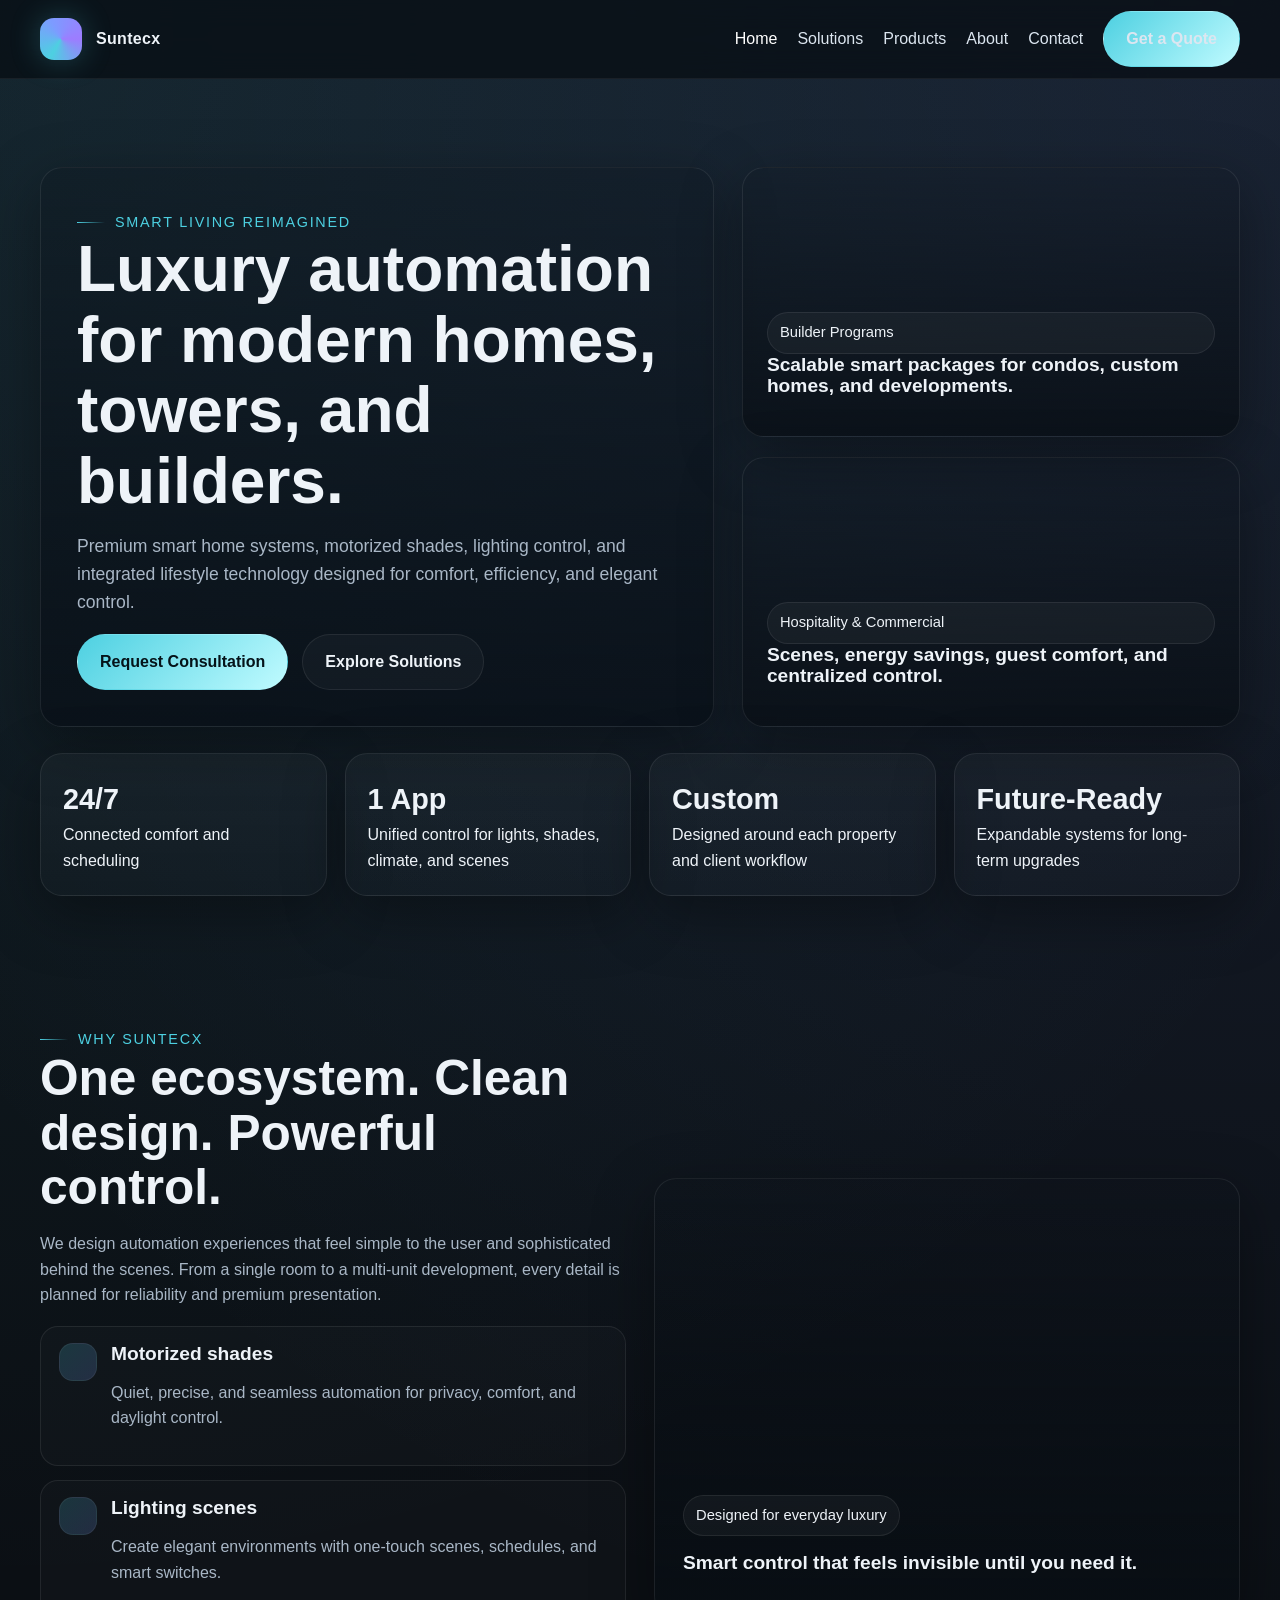
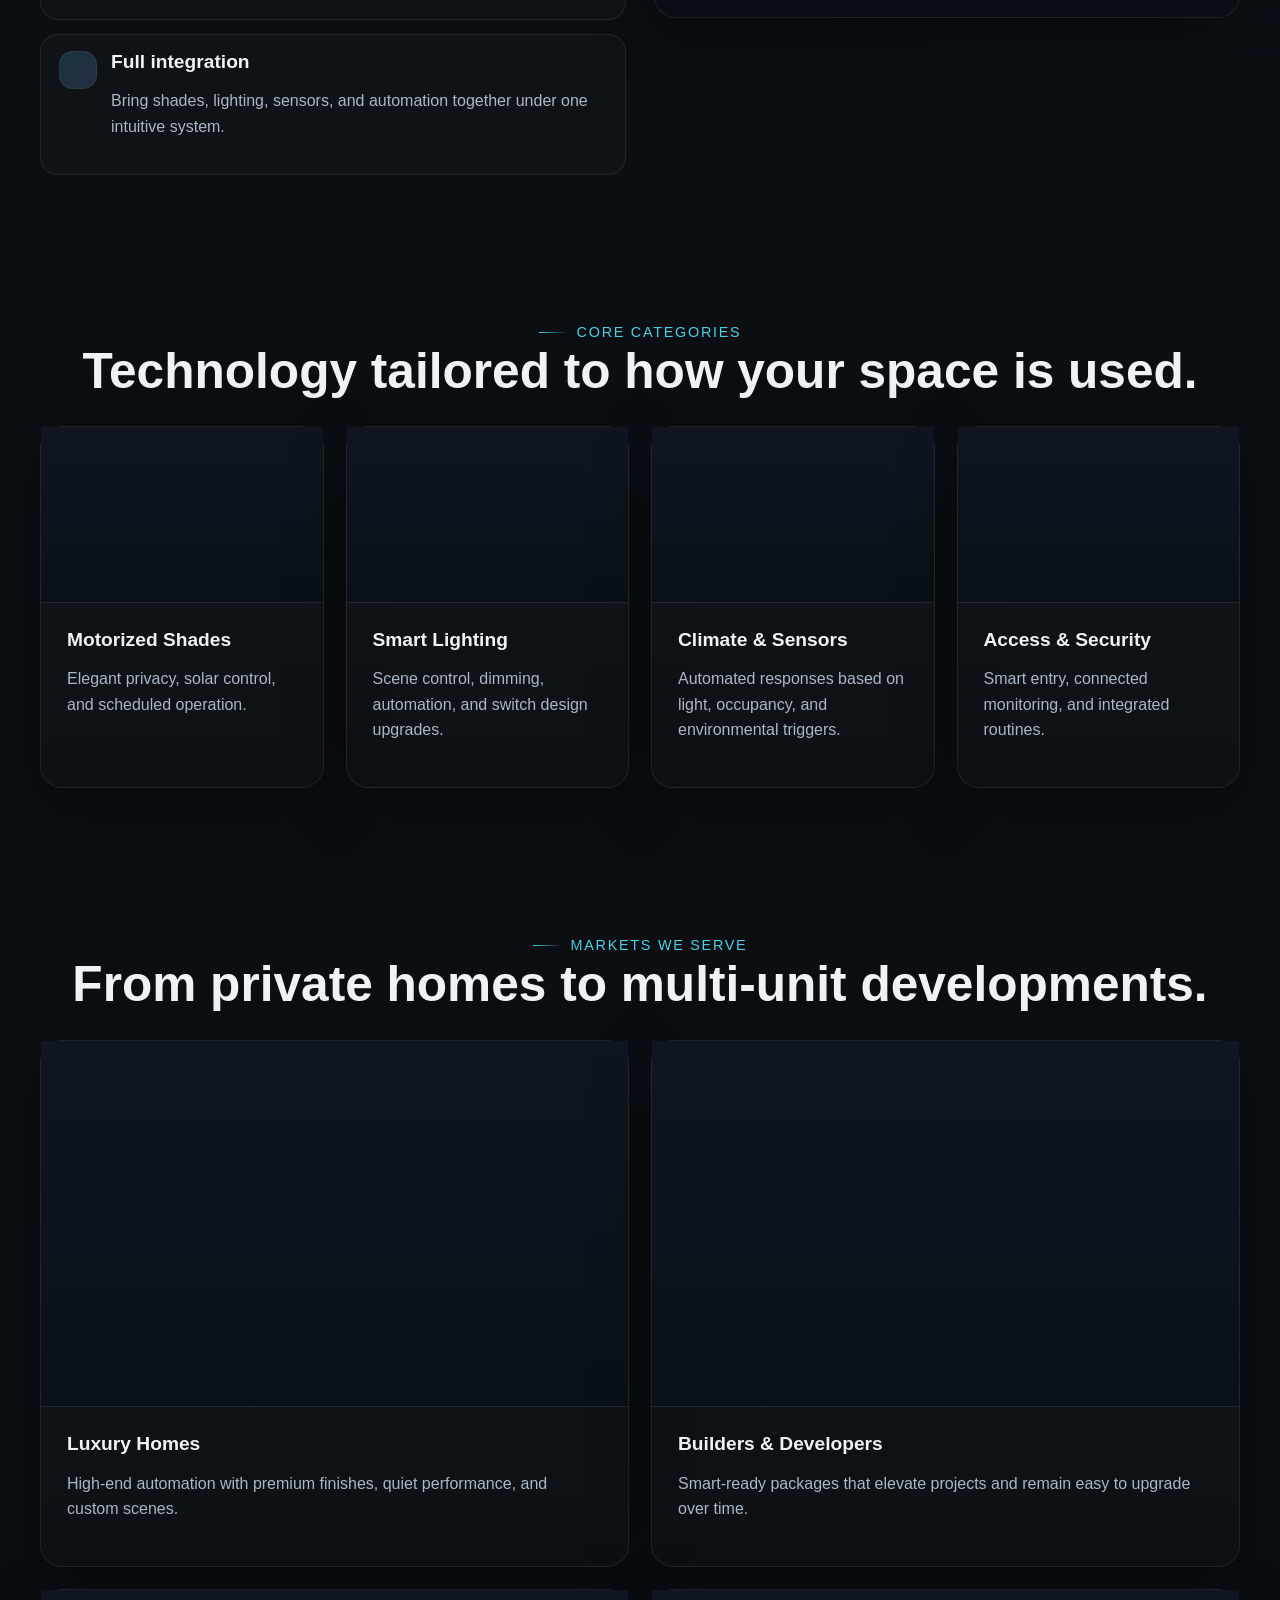
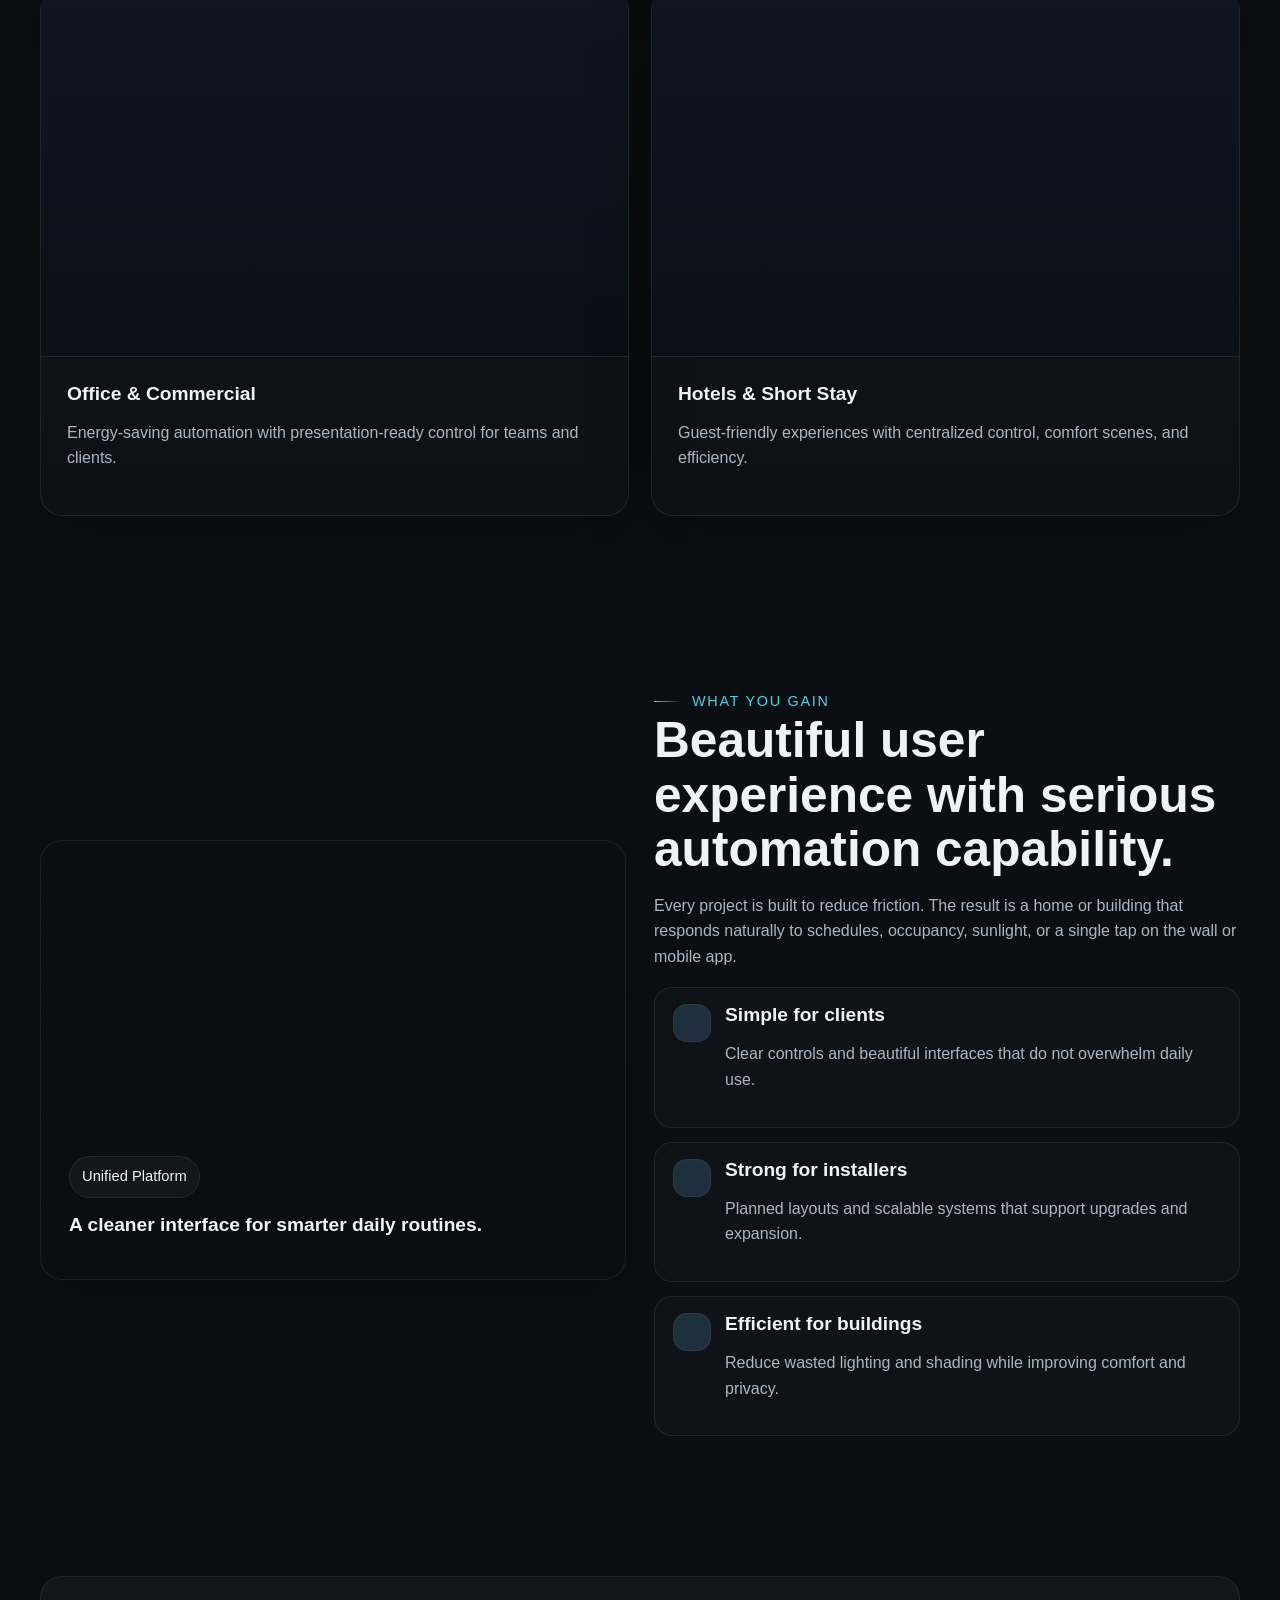
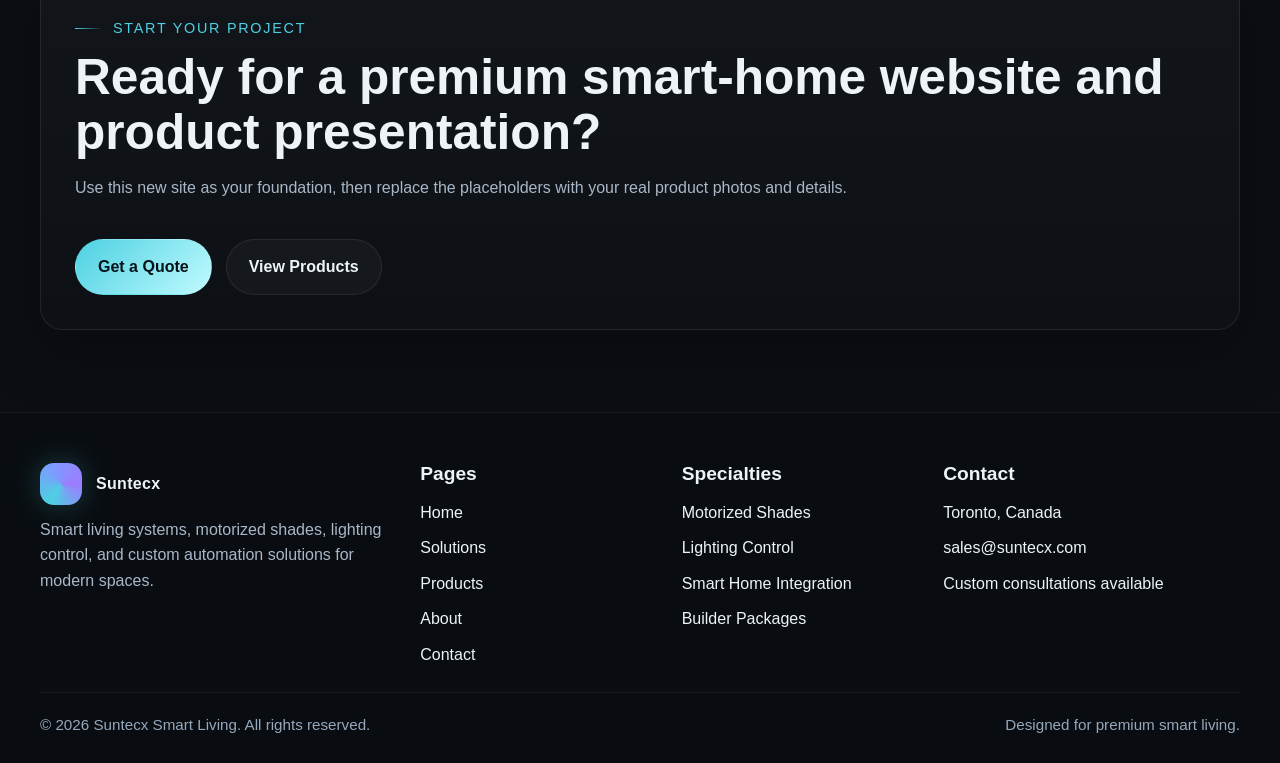
==== index.html @ 639ef95f "Add files via upload" ====
<!DOCTYPE html>
<html lang="en">
<head>
  <meta charset="utf-8">
  <meta name="viewport" content="width=device-width, initial-scale=1">
  <title>Suntecx | Smart Living</title>
  <meta name="description" content="Premium smart-home and automation solutions.">
  <link rel="stylesheet" href="styles.css">
</head>
<body>
<header class="site-header">
  <div class="container nav-wrap">
    <a class="brand" href="index.html"><span class="brand-mark"></span><span>Suntecx</span></a>
    <button class="nav-toggle" aria-label="Open menu">☰</button>
    <nav class="nav">
      <a href="index.html" style="color:#fff">Home</a><a href="solutions.html">Solutions</a><a href="products.html">Products</a><a href="about.html">About</a><a href="contact.html">Contact</a>
      <a class="btn btn-primary" href="contact.html">Get a Quote</a>
    </nav>
  </div>
</header>

<main>
<section class="hero">
  <div class="container hero-grid">
    <div class="card hero-panel reveal">
      <span class="eyebrow">Smart Living Reimagined</span>
      <h1>Luxury automation for modern homes, towers, and builders.</h1>
      <p class="lead">Premium smart home systems, motorized shades, lighting control, and integrated lifestyle technology designed for comfort, efficiency, and elegant control.</p>
      <div class="btns">
        <a class="btn btn-primary" href="contact.html">Request Consultation</a>
        <a class="btn btn-secondary" href="solutions.html">Explore Solutions</a>
      </div>
    </div>
    <div class="hero-side">
      <div class="card mini-visual visual-1 reveal">
        <span class="tag">Builder Programs</span>
        <h3>Scalable smart packages for condos, custom homes, and developments.</h3>
      </div>
      <div class="card mini-visual visual-2 reveal">
        <span class="tag">Hospitality & Commercial</span>
        <h3>Scenes, energy savings, guest comfort, and centralized control.</h3>
      </div>
    </div>
  </div>
  <div class="container stats">
    <div class="card stat reveal"><strong>24/7</strong><span>Connected comfort and scheduling</span></div>
    <div class="card stat reveal"><strong>1 App</strong><span>Unified control for lights, shades, climate, and scenes</span></div>
    <div class="card stat reveal"><strong>Custom</strong><span>Designed around each property and client workflow</span></div>
    <div class="card stat reveal"><strong>Future-Ready</strong><span>Expandable systems for long-term upgrades</span></div>
  </div>
</section>

<section class="section">
  <div class="container split">
    <div class="reveal">
      <span class="eyebrow">Why Suntecx</span>
      <h2>One ecosystem. Clean design. Powerful control.</h2>
      <p>We design automation experiences that feel simple to the user and sophisticated behind the scenes. From a single room to a multi-unit development, every detail is planned for reliability and premium presentation.</p>
      <div class="feature-list">
        <div class="feature"><div class="feature-icon"></div><div><h3>Motorized shades</h3><p>Quiet, precise, and seamless automation for privacy, comfort, and daylight control.</p></div></div>
        <div class="feature"><div class="feature-icon"></div><div><h3>Lighting scenes</h3><p>Create elegant environments with one-touch scenes, schedules, and smart switches.</p></div></div>
        <div class="feature"><div class="feature-icon"></div><div><h3>Full integration</h3><p>Bring shades, lighting, sensors, and automation together under one intuitive system.</p></div></div>
      </div>
    </div>
    <div class="card media-card media-home reveal">
      <div>
        <span class="tag">Designed for everyday luxury</span>
        <h3 style="margin-top:16px">Smart control that feels invisible until you need it.</h3>
      </div>
    </div>
  </div>
</section>

<section class="section-tight">
  <div class="container center reveal">
    <span class="eyebrow">Core Categories</span>
    <h2>Technology tailored to how your space is used.</h2>
  </div>
  <div class="container grid grid-4" style="margin-top:28px">
    <article class="card reveal"><div class="thumb thumb-shades"></div><div class="card-pad"><h3>Motorized Shades</h3><p>Elegant privacy, solar control, and scheduled operation.</p></div></article>
    <article class="card reveal"><div class="thumb thumb-lighting"></div><div class="card-pad"><h3>Smart Lighting</h3><p>Scene control, dimming, automation, and switch design upgrades.</p></div></article>
    <article class="card reveal"><div class="thumb thumb-climate"></div><div class="card-pad"><h3>Climate & Sensors</h3><p>Automated responses based on light, occupancy, and environmental triggers.</p></div></article>
    <article class="card reveal"><div class="thumb thumb-security"></div><div class="card-pad"><h3>Access & Security</h3><p>Smart entry, connected monitoring, and integrated routines.</p></div></article>
  </div>
</section>

<section class="section">
  <div class="container center reveal">
    <span class="eyebrow">Markets We Serve</span>
    <h2>From private homes to multi-unit developments.</h2>
  </div>
  <div class="container grid grid-2" style="margin-top:28px">
    <article class="card reveal"><div class="thumb thumb-villa"></div><div class="card-pad"><h3>Luxury Homes</h3><p>High-end automation with premium finishes, quiet performance, and custom scenes.</p></div></article>
    <article class="card reveal"><div class="thumb thumb-builder"></div><div class="card-pad"><h3>Builders & Developers</h3><p>Smart-ready packages that elevate projects and remain easy to upgrade over time.</p></div></article>
    <article class="card reveal"><div class="thumb thumb-office"></div><div class="card-pad"><h3>Office & Commercial</h3><p>Energy-saving automation with presentation-ready control for teams and clients.</p></div></article>
    <article class="card reveal"><div class="thumb thumb-hospitality"></div><div class="card-pad"><h3>Hotels & Short Stay</h3><p>Guest-friendly experiences with centralized control, comfort scenes, and efficiency.</p></div></article>
  </div>
</section>

<section class="section">
  <div class="container split">
    <div class="card media-card media-platform reveal">
      <div>
        <span class="tag">Unified Platform</span>
        <h3 style="margin-top:16px">A cleaner interface for smarter daily routines.</h3>
      </div>
    </div>
    <div class="reveal">
      <span class="eyebrow">What You Gain</span>
      <h2>Beautiful user experience with serious automation capability.</h2>
      <p>Every project is built to reduce friction. The result is a home or building that responds naturally to schedules, occupancy, sunlight, or a single tap on the wall or mobile app.</p>
      <div class="feature-list">
        <div class="feature"><div class="feature-icon"></div><div><h3>Simple for clients</h3><p>Clear controls and beautiful interfaces that do not overwhelm daily use.</p></div></div>
        <div class="feature"><div class="feature-icon"></div><div><h3>Strong for installers</h3><p>Planned layouts and scalable systems that support upgrades and expansion.</p></div></div>
        <div class="feature"><div class="feature-icon"></div><div><h3>Efficient for buildings</h3><p>Reduce wasted lighting and shading while improving comfort and privacy.</p></div></div>
      </div>
    </div>
  </div>
</section>

<section class="section-tight">
  <div class="container card cta-band reveal">
    <div>
      <span class="eyebrow">Start Your Project</span>
      <h2 style="margin-top:10px">Ready for a premium smart-home website and product presentation?</h2>
      <p>Use this new site as your foundation, then replace the placeholders with your real product photos and details.</p>
    </div>
    <div class="btns">
      <a class="btn btn-primary" href="contact.html">Get a Quote</a>
      <a class="btn btn-secondary" href="products.html">View Products</a>
    </div>
  </div>
</section>
</main>

<footer>
  <div class="container">
    <div class="footer-grid">
      <div>
        <div class="brand" style="margin-bottom:12px"><span class="brand-mark"></span><span>Suntecx</span></div>
        <p>Smart living systems, motorized shades, lighting control, and custom automation solutions for modern spaces.</p>
      </div>
      <div>
        <h3>Pages</h3>
        <div class="footer-links">
          <a href="index.html">Home</a>
          <a href="solutions.html">Solutions</a>
          <a href="products.html">Products</a>
          <a href="about.html">About</a>
          <a href="contact.html">Contact</a>
        </div>
      </div>
      <div>
        <h3>Specialties</h3>
        <div class="footer-links">
          <span>Motorized Shades</span>
          <span>Lighting Control</span>
          <span>Smart Home Integration</span>
          <span>Builder Packages</span>
        </div>
      </div>
      <div>
        <h3>Contact</h3>
        <div class="footer-links">
          <span>Toronto, Canada</span>
          <span>sales@suntecx.com</span>
          <span>Custom consultations available</span>
        </div>
      </div>
    </div>
    <div class="footer-note">
      <span>© <span data-year></span> Suntecx Smart Living. All rights reserved.</span>
      <span>Designed for premium smart living.</span>
    </div>
  </div>
</footer>
<script src="main.js"></script>
</body>
</html>
---- styles.css ----
:root{
  --bg:#0b0f14; --bg-soft:#111823; --panel:#121a25; --panel-2:#182231;
  --text:#eef3f8; --muted:#a9b7c6; --line:rgba(255,255,255,.08);
  --accent:#4dd0e1; --accent-2:#7c9cff; --shadow:0 18px 60px rgba(0,0,0,.35);
  --radius:22px; --max:1200px;
}
*{box-sizing:border-box} html{scroll-behavior:smooth}
body{
  margin:0; font-family:Inter,Arial,sans-serif; color:var(--text); line-height:1.6;
  background:
  radial-gradient(circle at top right, rgba(124,156,255,.12), transparent 30%),
  radial-gradient(circle at top left, rgba(77,208,225,.10), transparent 28%),
  var(--bg);
}
img{max-width:100%;display:block} a{text-decoration:none;color:inherit}
.container{width:min(calc(100% - 32px), var(--max));margin:auto}
.section{padding:84px 0}.section-tight{padding:56px 0}.center{text-align:center}
.eyebrow{display:inline-flex;align-items:center;gap:10px;color:var(--accent);font-size:.9rem;letter-spacing:.12em;text-transform:uppercase}
.eyebrow:before{content:"";width:28px;height:1px;background:linear-gradient(90deg,var(--accent),transparent)}
h1,h2,h3{line-height:1.1;margin:0 0 16px} h1{font-size:clamp(2.4rem,5vw,5rem)} h2{font-size:clamp(2rem,4vw,3.1rem)} h3{font-size:1.2rem}
p{margin:0 0 18px;color:var(--muted)} .lead{font-size:1.1rem;max-width:66ch}
.grid{display:grid;gap:22px}.grid-2{grid-template-columns:repeat(2,minmax(0,1fr))}.grid-3{grid-template-columns:repeat(3,minmax(0,1fr))}.grid-4{grid-template-columns:repeat(4,minmax(0,1fr))}
.card{background:linear-gradient(180deg, rgba(255,255,255,.03), rgba(255,255,255,.01));border:1px solid var(--line);border-radius:var(--radius);box-shadow:var(--shadow)}
.card-pad{padding:26px}
.btns{display:flex;gap:14px;flex-wrap:wrap}
.btn{display:inline-flex;align-items:center;justify-content:center;padding:14px 22px;border-radius:999px;border:1px solid var(--line);font-weight:700;transition:.25s transform,.25s background}
.btn:hover{transform:translateY(-2px)}
.btn-primary{color:#051319;background:linear-gradient(135deg,var(--accent),#c0fbff);border-color:transparent}
.btn-secondary{background:rgba(255,255,255,.03)}
.tag{display:inline-flex;padding:8px 12px;border-radius:999px;background:rgba(255,255,255,.04);border:1px solid var(--line);font-size:.92rem}
header.site-header{position:sticky;top:0;z-index:50;backdrop-filter:blur(14px);background:rgba(8,13,18,.72);border-bottom:1px solid rgba(255,255,255,.06)}
.nav-wrap{min-height:78px;display:flex;align-items:center;justify-content:space-between;gap:16px}
.brand{display:flex;align-items:center;gap:14px;font-weight:800;letter-spacing:.02em}
.brand-mark{width:42px;height:42px;border-radius:14px;background:conic-gradient(from 210deg, var(--accent), var(--accent-2), #9d7cff, var(--accent));box-shadow:0 0 30px rgba(77,208,225,.25)}
.nav{display:flex;gap:20px;align-items:center;flex-wrap:wrap}.nav a{color:#dce6f0}.nav a:hover{color:#fff}.nav-toggle{display:none}
.hero{padding:88px 0 42px}.hero-grid{display:grid;grid-template-columns:1.15fr .85fr;gap:28px;align-items:center}
.hero-panel{min-height:560px;padding:36px;display:flex;flex-direction:column;justify-content:flex-end;background:linear-gradient(180deg, rgba(9,16,24,.25), rgba(9,16,24,.78)), url('./assets/hero-home.svg') center/cover no-repeat}
.hero-side{display:grid;gap:20px}
.mini-visual{min-height:270px;padding:24px;display:flex;flex-direction:column;justify-content:flex-end;background-size:cover;background-position:center}
.visual-1{background-image:linear-gradient(180deg, rgba(10,16,23,.18), rgba(10,16,23,.85)), url('./assets/hero-builder.svg')}
.visual-2{background-image:linear-gradient(180deg, rgba(10,16,23,.18), rgba(10,16,23,.85)), url('./assets/hero-hotel.svg')}
.stats{display:grid;grid-template-columns:repeat(4,minmax(0,1fr));gap:18px;margin-top:26px}.stat{padding:22px}.stat strong{display:block;font-size:1.8rem}
.split{display:grid;grid-template-columns:1fr 1fr;gap:28px;align-items:center}
.feature-list{display:grid;gap:14px;margin-top:16px}
.feature{display:flex;gap:14px;align-items:flex-start;padding:16px 18px;border-radius:18px;border:1px solid var(--line);background:rgba(255,255,255,.02)}
.feature-icon{width:38px;height:38px;border-radius:14px;flex:0 0 38px;background:linear-gradient(135deg, rgba(77,208,225,.18), rgba(124,156,255,.18));border:1px solid rgba(255,255,255,.06)}
.media-card{min-height:440px;padding:28px;display:flex;align-items:flex-end;background-size:cover;background-position:center}
.media-home{background-image:linear-gradient(180deg, rgba(8,14,20,.10), rgba(8,14,20,.82)), url('./assets/section-home.svg')}
.media-platform{background-image:linear-gradient(180deg, rgba(8,14,20,.10), rgba(8,14,20,.82)), url('./assets/section-platform.svg')}
.media-about{background-image:linear-gradient(180deg, rgba(8,14,20,.10), rgba(8,14,20,.82)), url('./assets/section-about.svg')}
.thumb{aspect-ratio:16/10;background:#0f1621 center/cover no-repeat;border-bottom:1px solid var(--line)}
.thumb-lighting{background-image:linear-gradient(180deg, transparent, rgba(8,14,20,.8)), url('./assets/thumb-lighting.svg')}
.thumb-shades{background-image:linear-gradient(180deg, transparent, rgba(8,14,20,.8)), url('./assets/thumb-shades.svg')}
.thumb-security{background-image:linear-gradient(180deg, transparent, rgba(8,14,20,.8)), url('./assets/thumb-security.svg')}
.thumb-climate{background-image:linear-gradient(180deg, transparent, rgba(8,14,20,.8)), url('./assets/thumb-climate.svg')}
.thumb-builder{background-image:linear-gradient(180deg, transparent, rgba(8,14,20,.8)), url('./assets/thumb-builder.svg')}
.thumb-hospitality{background-image:linear-gradient(180deg, transparent, rgba(8,14,20,.8)), url('./assets/thumb-hospitality.svg')}
.thumb-office{background-image:linear-gradient(180deg, transparent, rgba(8,14,20,.8)), url('./assets/thumb-office.svg')}
.thumb-villa{background-image:linear-gradient(180deg, transparent, rgba(8,14,20,.8)), url('./assets/thumb-villa.svg')}
.page-hero{padding:72px 0 26px}
.page-hero-card{padding:44px;background:linear-gradient(180deg, rgba(10,16,24,.32), rgba(10,16,24,.82)), url('./assets/hero-generic.svg') center/cover no-repeat}
.breadcrumb{color:#b7c7d8;font-size:.95rem;margin-bottom:8px}
.badge-row{display:flex;gap:10px;flex-wrap:wrap;margin-top:16px}
.form-grid{display:grid;grid-template-columns:1fr 1fr;gap:16px}
label{display:block;font-weight:600;margin-bottom:8px}
input,textarea,select{width:100%;background:#0d1520;color:var(--text);border:1px solid var(--line);border-radius:16px;padding:14px 16px;font:inherit;outline:none}
textarea{min-height:140px;resize:vertical}
input:focus,textarea:focus,select:focus{border-color:rgba(77,208,225,.55)}
.cta-band{padding:34px;display:flex;align-items:center;justify-content:space-between;gap:20px;flex-wrap:wrap}
footer{margin-top:26px;padding:50px 0 26px;border-top:1px solid rgba(255,255,255,.06);background:rgba(0,0,0,.16)}
.footer-grid{display:grid;grid-template-columns:1.2fr .8fr .8fr 1fr;gap:24px}.footer-links{display:grid;gap:10px}
.footer-note{margin-top:24px;padding-top:20px;border-top:1px solid rgba(255,255,255,.06);color:#96a8bb;font-size:.95rem;display:flex;justify-content:space-between;gap:12px;flex-wrap:wrap}
.reveal{opacity:0;transform:translateY(20px);transition:opacity .7s ease, transform .7s ease}.reveal.visible{opacity:1;transform:none}
@media (max-width:980px){.hero-grid,.split,.footer-grid,.grid-4{grid-template-columns:1fr 1fr}.grid-3{grid-template-columns:1fr 1fr}.stats{grid-template-columns:1fr 1fr}}
@media (max-width:760px){
  .nav-toggle{display:inline-flex;align-items:center;justify-content:center;width:44px;height:44px;border-radius:14px;border:1px solid var(--line);background:rgba(255,255,255,.03);color:#fff}
  .nav{display:none;position:absolute;left:16px;right:16px;top:82px;padding:18px;background:#0b1119;border:1px solid var(--line);border-radius:20px;box-shadow:var(--shadow)}
  .nav.open{display:grid}
  .hero-grid,.split,.grid-2,.grid-3,.grid-4,.footer-grid,.form-grid{grid-template-columns:1fr}
  .hero-panel{min-height:460px}.stats{grid-template-columns:1fr 1fr}.page-hero-card,.hero-panel,.cta-band{padding:28px}
}
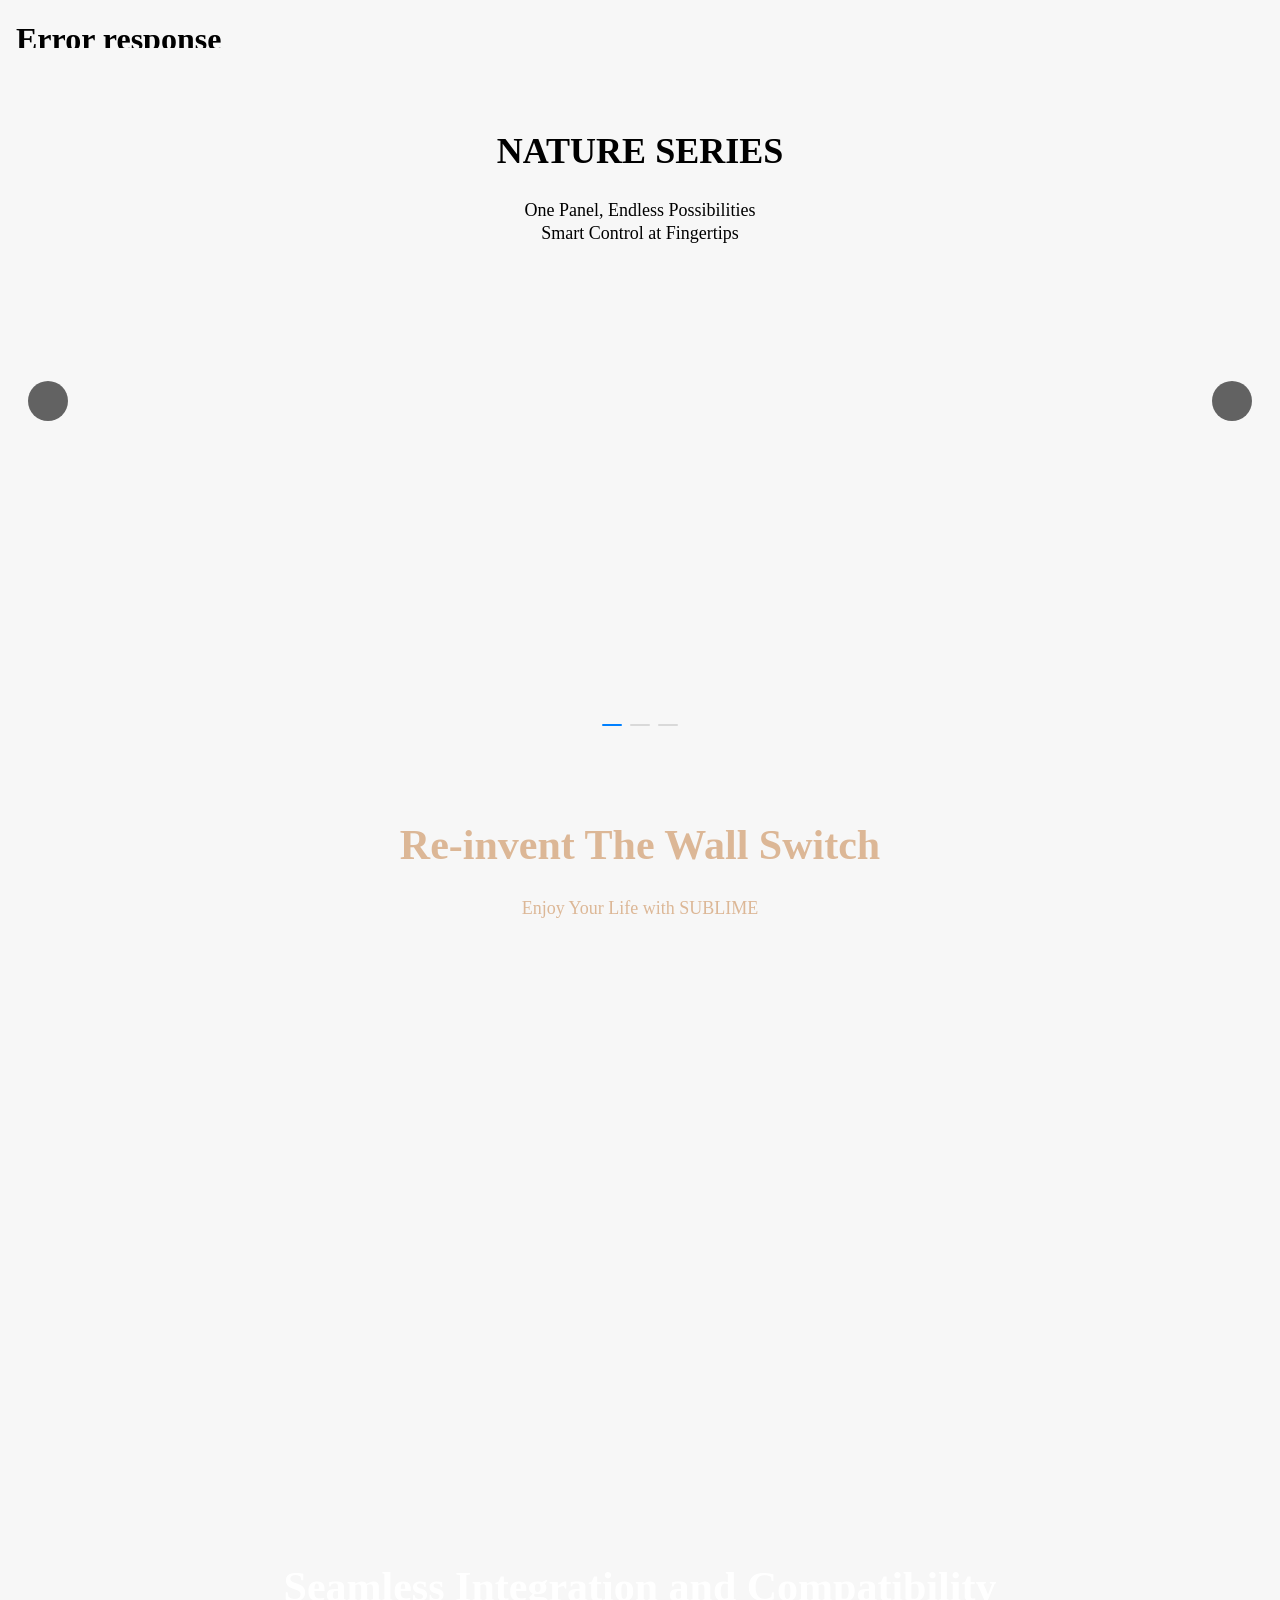
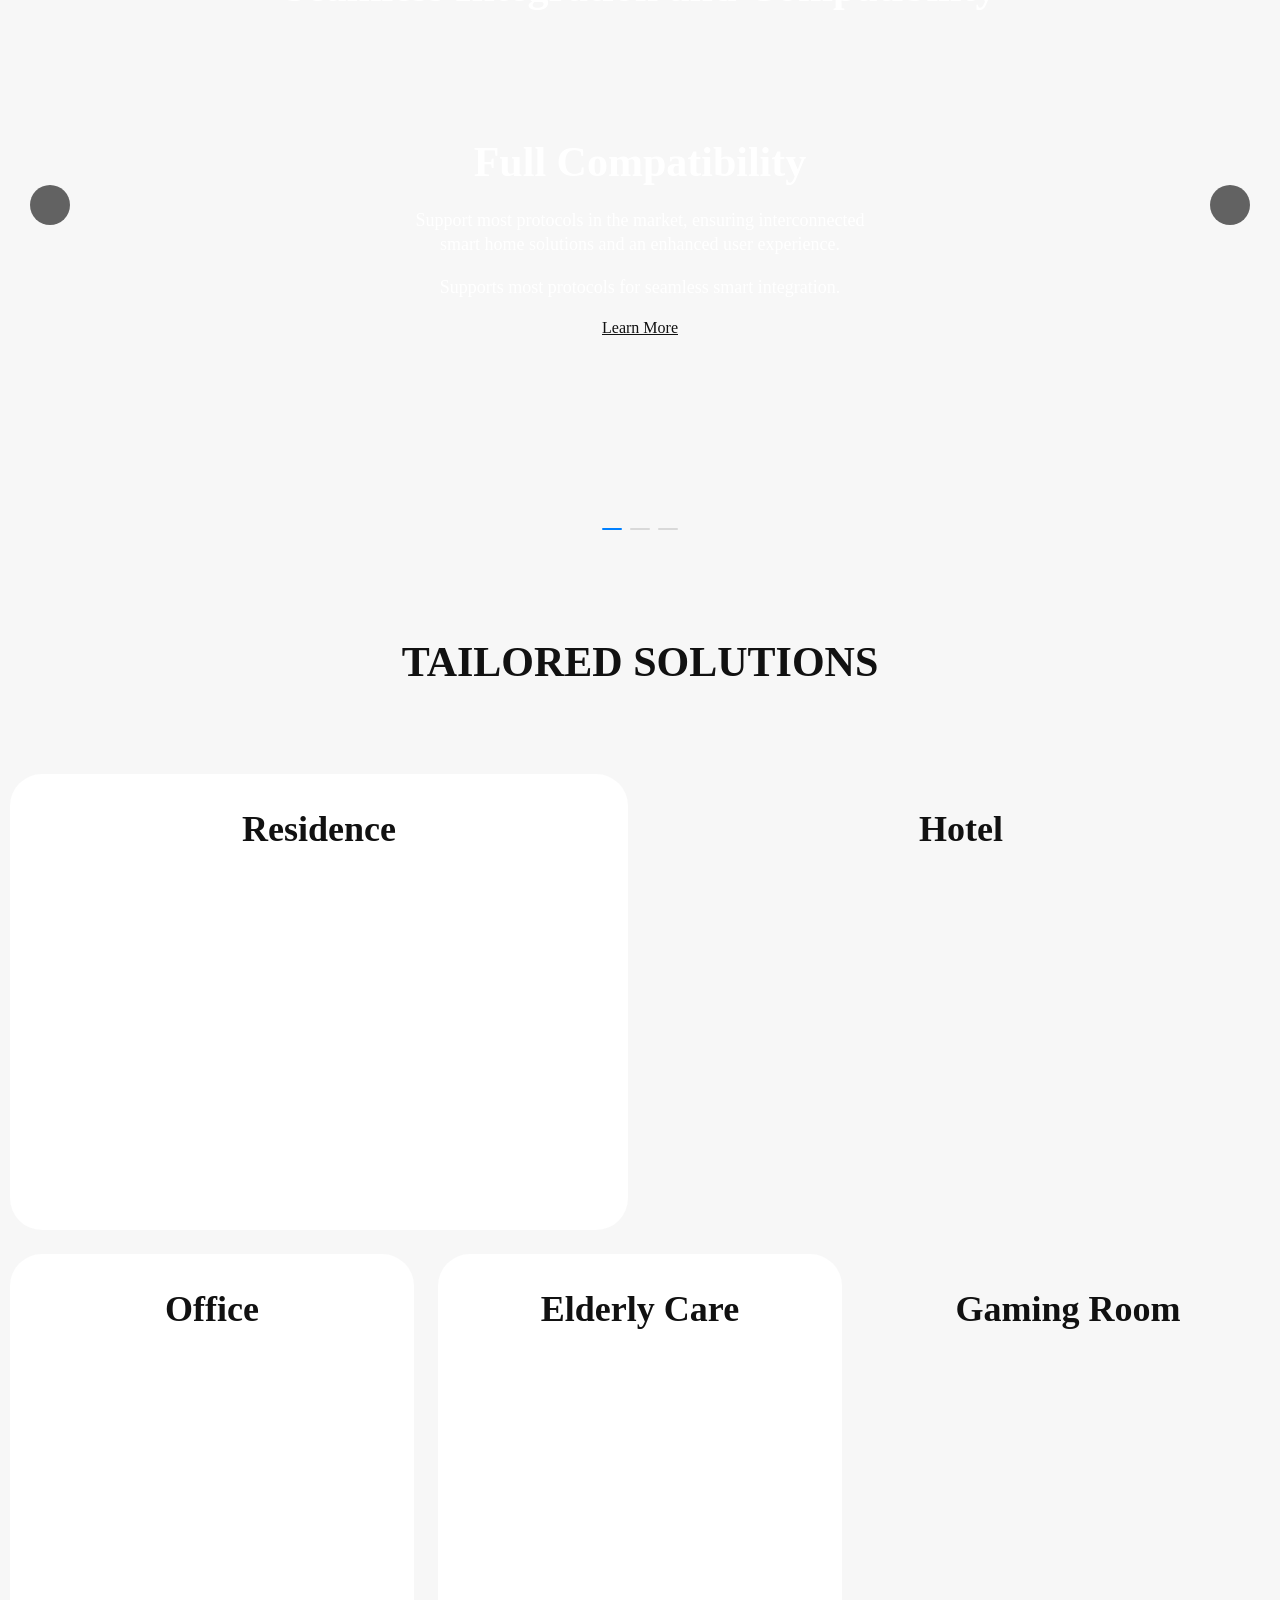
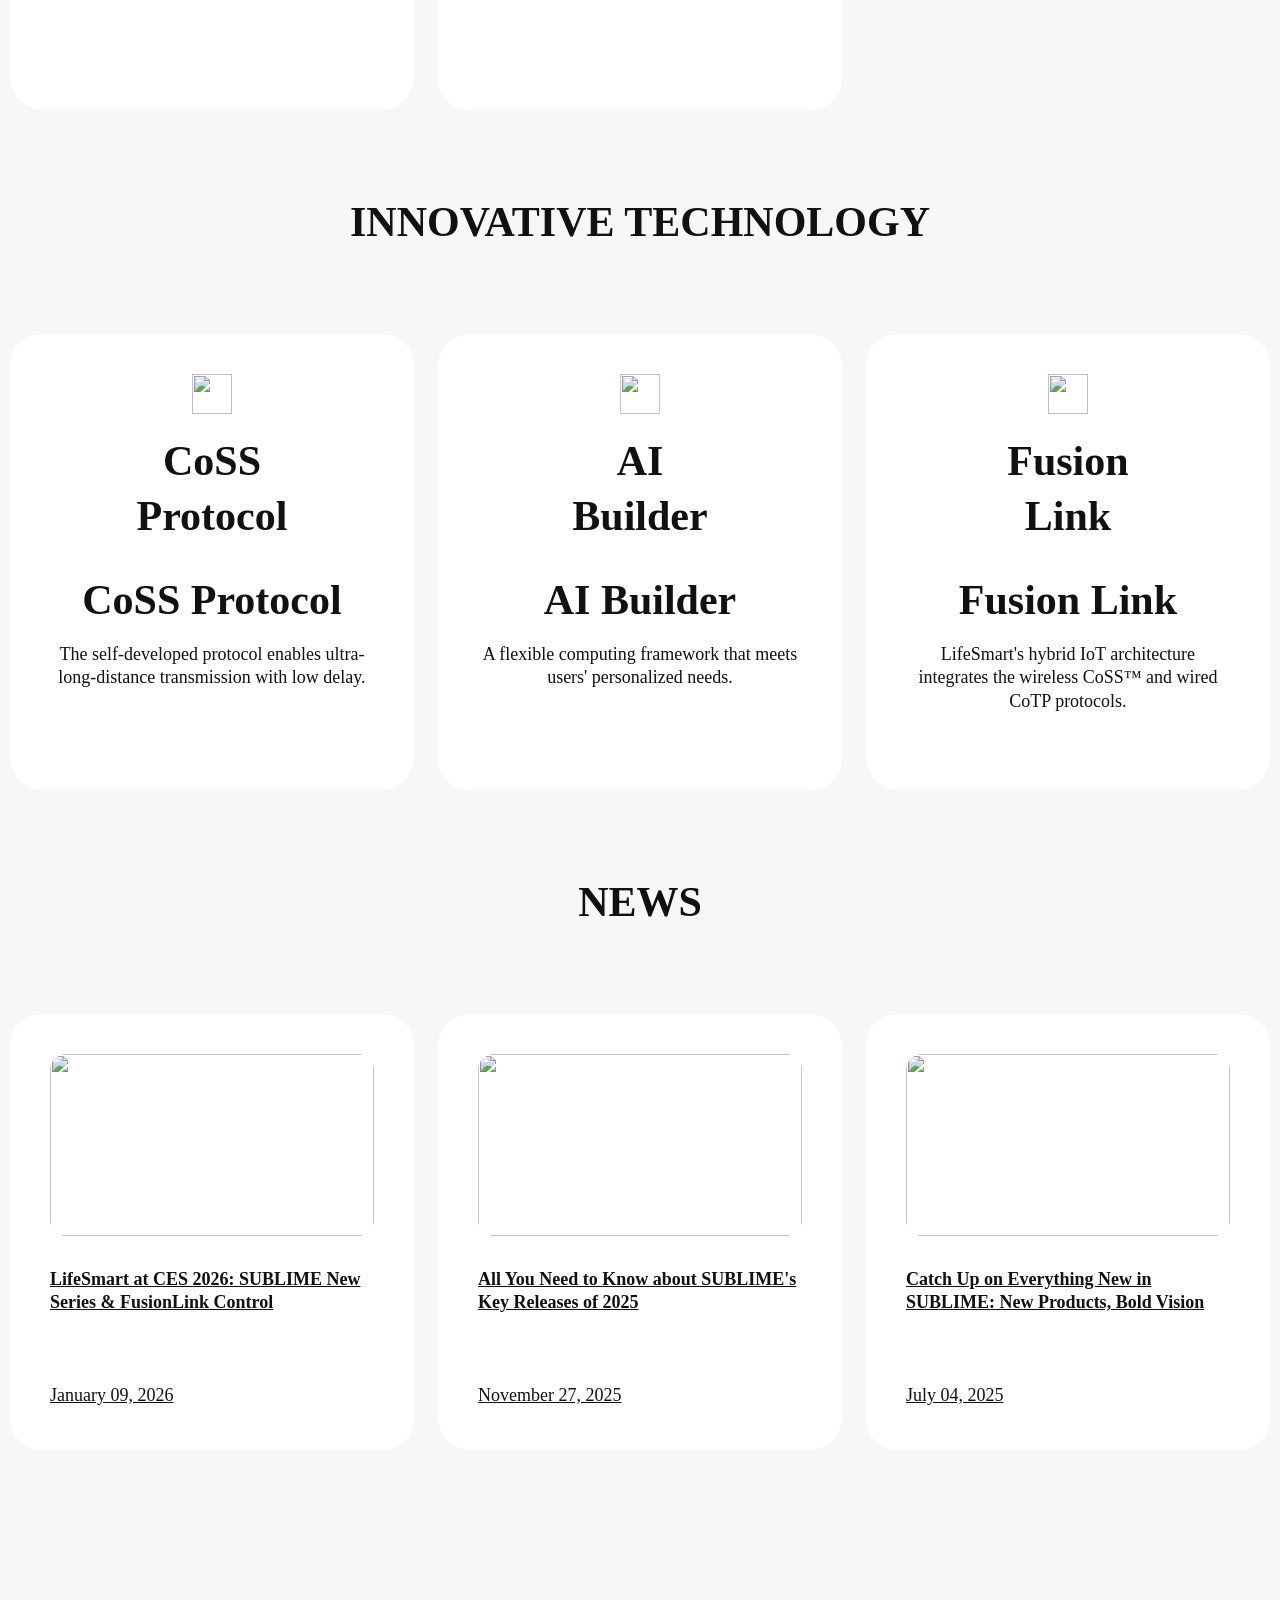
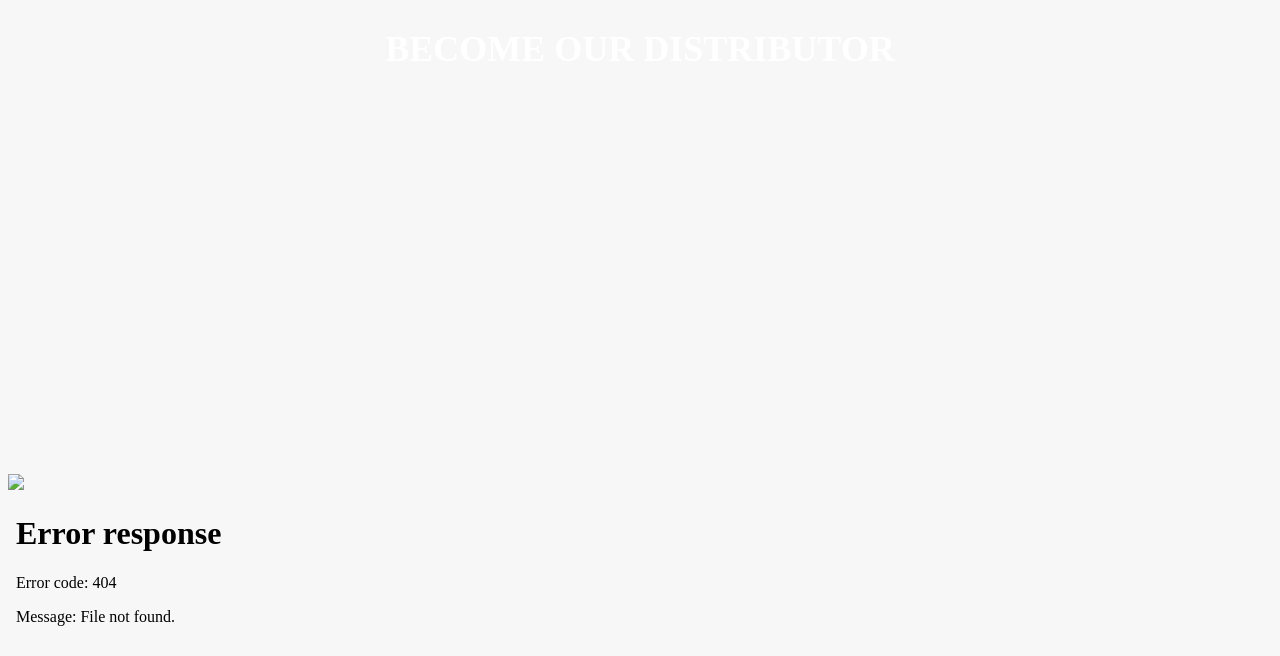
==== commit 70825a69: "Add files via upload" ====
--- a/index.html
+++ b/index.html
@@ -1,179 +1,1926 @@
 <!DOCTYPE html>
-<html lang="en">
+            <html lang="en">
+            
+<!-- Mirrored from iot.ilifesmart.com/index/ by HTTrack Website Copier/3.x [XR&CO'2014], Wed, 15 Apr 2026 01:09:59 GMT -->
+<!-- Added by HTTrack --><meta http-equiv="content-type" content="text/html;charset=utf-8" /><!-- /Added by HTTrack -->
 <head>
-  <meta charset="utf-8">
-  <meta name="viewport" content="width=device-width, initial-scale=1">
-  <title>Suntecx | Smart Living</title>
-  <meta name="description" content="Premium smart-home and automation solutions.">
-  <link rel="stylesheet" href="styles.css">
-</head>
-<body>
-<header class="site-header">
-  <div class="container nav-wrap">
-    <a class="brand" href="index.html"><span class="brand-mark"></span><span>Suntecx</span></a>
-    <button class="nav-toggle" aria-label="Open menu">☰</button>
-    <nav class="nav">
-      <a href="index.html" style="color:#fff">Home</a><a href="solutions.html">Solutions</a><a href="products.html">Products</a><a href="about.html">About</a><a href="contact.html">Contact</a>
-      <a class="btn btn-primary" href="contact.html">Get a Quote</a>
-    </nav>
-  </div>
-</header>
-
-<main>
-<section class="hero">
-  <div class="container hero-grid">
-    <div class="card hero-panel reveal">
-      <span class="eyebrow">Smart Living Reimagined</span>
-      <h1>Luxury automation for modern homes, towers, and builders.</h1>
-      <p class="lead">Premium smart home systems, motorized shades, lighting control, and integrated lifestyle technology designed for comfort, efficiency, and elegant control.</p>
-      <div class="btns">
-        <a class="btn btn-primary" href="contact.html">Request Consultation</a>
-        <a class="btn btn-secondary" href="solutions.html">Explore Solutions</a>
-      </div>
-    </div>
-    <div class="hero-side">
-      <div class="card mini-visual visual-1 reveal">
-        <span class="tag">Builder Programs</span>
-        <h3>Scalable smart packages for condos, custom homes, and developments.</h3>
-      </div>
-      <div class="card mini-visual visual-2 reveal">
-        <span class="tag">Hospitality & Commercial</span>
-        <h3>Scenes, energy savings, guest comfort, and centralized control.</h3>
-      </div>
-    </div>
-  </div>
-  <div class="container stats">
-    <div class="card stat reveal"><strong>24/7</strong><span>Connected comfort and scheduling</span></div>
-    <div class="card stat reveal"><strong>1 App</strong><span>Unified control for lights, shades, climate, and scenes</span></div>
-    <div class="card stat reveal"><strong>Custom</strong><span>Designed around each property and client workflow</span></div>
-    <div class="card stat reveal"><strong>Future-Ready</strong><span>Expandable systems for long-term upgrades</span></div>
-  </div>
-</section>
-
-<section class="section">
-  <div class="container split">
-    <div class="reveal">
-      <span class="eyebrow">Why Suntecx</span>
-      <h2>One ecosystem. Clean design. Powerful control.</h2>
-      <p>We design automation experiences that feel simple to the user and sophisticated behind the scenes. From a single room to a multi-unit development, every detail is planned for reliability and premium presentation.</p>
-      <div class="feature-list">
-        <div class="feature"><div class="feature-icon"></div><div><h3>Motorized shades</h3><p>Quiet, precise, and seamless automation for privacy, comfort, and daylight control.</p></div></div>
-        <div class="feature"><div class="feature-icon"></div><div><h3>Lighting scenes</h3><p>Create elegant environments with one-touch scenes, schedules, and smart switches.</p></div></div>
-        <div class="feature"><div class="feature-icon"></div><div><h3>Full integration</h3><p>Bring shades, lighting, sensors, and automation together under one intuitive system.</p></div></div>
-      </div>
-    </div>
-    <div class="card media-card media-home reveal">
-      <div>
-        <span class="tag">Designed for everyday luxury</span>
-        <h3 style="margin-top:16px">Smart control that feels invisible until you need it.</h3>
-      </div>
-    </div>
-  </div>
-</section>
-
-<section class="section-tight">
-  <div class="container center reveal">
-    <span class="eyebrow">Core Categories</span>
-    <h2>Technology tailored to how your space is used.</h2>
-  </div>
-  <div class="container grid grid-4" style="margin-top:28px">
-    <article class="card reveal"><div class="thumb thumb-shades"></div><div class="card-pad"><h3>Motorized Shades</h3><p>Elegant privacy, solar control, and scheduled operation.</p></div></article>
-    <article class="card reveal"><div class="thumb thumb-lighting"></div><div class="card-pad"><h3>Smart Lighting</h3><p>Scene control, dimming, automation, and switch design upgrades.</p></div></article>
-    <article class="card reveal"><div class="thumb thumb-climate"></div><div class="card-pad"><h3>Climate & Sensors</h3><p>Automated responses based on light, occupancy, and environmental triggers.</p></div></article>
-    <article class="card reveal"><div class="thumb thumb-security"></div><div class="card-pad"><h3>Access & Security</h3><p>Smart entry, connected monitoring, and integrated routines.</p></div></article>
-  </div>
-</section>
-
-<section class="section">
-  <div class="container center reveal">
-    <span class="eyebrow">Markets We Serve</span>
-    <h2>From private homes to multi-unit developments.</h2>
-  </div>
-  <div class="container grid grid-2" style="margin-top:28px">
-    <article class="card reveal"><div class="thumb thumb-villa"></div><div class="card-pad"><h3>Luxury Homes</h3><p>High-end automation with premium finishes, quiet performance, and custom scenes.</p></div></article>
-    <article class="card reveal"><div class="thumb thumb-builder"></div><div class="card-pad"><h3>Builders & Developers</h3><p>Smart-ready packages that elevate projects and remain easy to upgrade over time.</p></div></article>
-    <article class="card reveal"><div class="thumb thumb-office"></div><div class="card-pad"><h3>Office & Commercial</h3><p>Energy-saving automation with presentation-ready control for teams and clients.</p></div></article>
-    <article class="card reveal"><div class="thumb thumb-hospitality"></div><div class="card-pad"><h3>Hotels & Short Stay</h3><p>Guest-friendly experiences with centralized control, comfort scenes, and efficiency.</p></div></article>
-  </div>
-</section>
-
-<section class="section">
-  <div class="container split">
-    <div class="card media-card media-platform reveal">
-      <div>
-        <span class="tag">Unified Platform</span>
-        <h3 style="margin-top:16px">A cleaner interface for smarter daily routines.</h3>
-      </div>
-    </div>
-    <div class="reveal">
-      <span class="eyebrow">What You Gain</span>
-      <h2>Beautiful user experience with serious automation capability.</h2>
-      <p>Every project is built to reduce friction. The result is a home or building that responds naturally to schedules, occupancy, sunlight, or a single tap on the wall or mobile app.</p>
-      <div class="feature-list">
-        <div class="feature"><div class="feature-icon"></div><div><h3>Simple for clients</h3><p>Clear controls and beautiful interfaces that do not overwhelm daily use.</p></div></div>
-        <div class="feature"><div class="feature-icon"></div><div><h3>Strong for installers</h3><p>Planned layouts and scalable systems that support upgrades and expansion.</p></div></div>
-        <div class="feature"><div class="feature-icon"></div><div><h3>Efficient for buildings</h3><p>Reduce wasted lighting and shading while improving comfort and privacy.</p></div></div>
-      </div>
-    </div>
-  </div>
-</section>
-
-<section class="section-tight">
-  <div class="container card cta-band reveal">
-    <div>
-      <span class="eyebrow">Start Your Project</span>
-      <h2 style="margin-top:10px">Ready for a premium smart-home website and product presentation?</h2>
-      <p>Use this new site as your foundation, then replace the placeholders with your real product photos and details.</p>
-    </div>
-    <div class="btns">
-      <a class="btn btn-primary" href="contact.html">Get a Quote</a>
-      <a class="btn btn-secondary" href="products.html">View Products</a>
-    </div>
-  </div>
-</section>
-</main>
-
-<footer>
-  <div class="container">
-    <div class="footer-grid">
-      <div>
-        <div class="brand" style="margin-bottom:12px"><span class="brand-mark"></span><span>Suntecx</span></div>
-        <p>Smart living systems, motorized shades, lighting control, and custom automation solutions for modern spaces.</p>
-      </div>
-      <div>
-        <h3>Pages</h3>
-        <div class="footer-links">
-          <a href="index.html">Home</a>
-          <a href="solutions.html">Solutions</a>
-          <a href="products.html">Products</a>
-          <a href="about.html">About</a>
-          <a href="contact.html">Contact</a>
-        </div>
-      </div>
-      <div>
-        <h3>Specialties</h3>
-        <div class="footer-links">
-          <span>Motorized Shades</span>
-          <span>Lighting Control</span>
-          <span>Smart Home Integration</span>
-          <span>Builder Packages</span>
-        </div>
-      </div>
-      <div>
-        <h3>Contact</h3>
-        <div class="footer-links">
-          <span>Toronto, Canada</span>
-          <span>sales@suntecx.com</span>
-          <span>Custom consultations available</span>
-        </div>
-      </div>
-    </div>
-    <div class="footer-note">
-      <span>© <span data-year></span> Suntecx Smart Living. All rights reserved.</span>
-      <span>Designed for premium smart living.</span>
-    </div>
-  </div>
-</footer>
-<script src="main.js"></script>
-</body>
+                <meta charset="UTF-8">
+                <meta name="viewport" content="width=device-width, initial-scale=1.0, minimum-scale=1.0, maximum-scale=1.0, user-scalable=no">
+                <title>LifeSmart: Smart Home Automation & AIoT Solutions</title>
+                <link rel="icon" href="../favicon.ico" type="image/x-icon">
+                <meta name="description" content="LifeSmart is a global leader in smart home solutions. We provide a complete AIoT ecosystem of smart devices, control panels, and automation for residential, hospitality, and commercial spaces. Discover our award-winning design and proprietary CoSS technolo" >
+                <meta name="keywords" content="smart home, AIoT solutions, LifeSmart, home automation" >
+                <link rel="stylesheet" href="../common.css" >
+                
+                
+                <link rel="stylesheet" href="index.css" >
+                <script src="../lottie.min.js"></script>
+                <script src="../jquery-3.6.0.min.js"></script>
+                <script>
+    window.dataLayer = window.dataLayer || [];
+    function gtag() { dataLayer.push(arguments); }
+    gtag("consent", "default", {
+        ad_storage: "denied", ad_user_data: "denied", ad_personalization: "denied",
+        analytics_storage: "denied", functionality_storage: "denied",
+        personalization_storage: "denied", security_storage: "granted", wait_for_update: 2000
+    });
+    gtag("set", "ads_data_redaction", true);
+    gtag("set", "url_passthrough", true);
+    window.uetq = window.uetq || [];
+    window.uetq.push('consent', 'default', { 'ad_storage': 'denied' });
+</script>
+
+<script id="cookieyes" type="text/javascript"
+    src="../../cdn-cookieyes.com/client_data/076a5261762ead0ae6d640bb/script.js"></script>
+
+<script>(function (w, d, s, l, i) { w[l] = w[l] || []; w[l].push({ 'gtm.start': new Date().getTime(), event: 'gtm.js' }); var f = d.getElementsByTagName(s)[0], j = d.createElement(s), dl = l != 'dataLayer' ? '&l=' + l : ''; j.async = true; j.src = '../../www.googletagmanager.com/gtm5445.html?id=' + i + dl; f.parentNode.insertBefore(j, f); })(window, document, 'script', 'dataLayer', 'GTM-TPR34VN');</script>
+
+<script>(function (w, d, t, r, u) { var f, n, i; w[u] = w[u] || [], f = function () { var o = { ti: "343232826", enableAutoSpaTracking: true }; o.q = w[u], w[u] = new UET(o), w[u].push("pageLoad") }, n = d.createElement(t), n.src = r, n.async = 1, n.onload = n.onreadystatechange = function () { var s = this.readyState; s && s !== "loaded" && s !== "complete" || (f(), n.onload = n.onreadystatechange = null) }, i = d.getElementsByTagName(t)[0], i.parentNode.insertBefore(n, i) })(window, document, "script", "../../bat.bing.com/bat.js", "uetq");</script>
+
+<script async src="https://www.googletagmanager.com/gtag/js?id=G-4411P1J138"></script>
+<script>
+    var ga_client_id = null;
+    gtag('js', new Date());
+    gtag('config', 'G-4411P1J138');
+    gtag('config', 'AW-10841355507');
+    gtag("get", "G-4411P1J138", "client_id", function (clientId) { if (clientId) ga_client_id = String(clientId); });
+</script>
+
+<script>
+    window.addEventListener("load", function () {
+        var form = document.getElementById('overseaForm');
+        var emailInput = document.getElementById('contactEmail');
+        if (form && emailInput) {
+            form.addEventListener('submit', function () {
+                var emailValue = emailInput.value.trim();
+                if (emailValue !== "") {
+                    gtag('set', 'user_data', { "email": emailValue });
+                    gtag('event', 'UPD', { 'send_to': 'AW-10841355507' });
+                }
+            });
+        }
+    });
+    if (window.location.href.includes("Thank-you")) {
+        window.addEventListener("load", function () {
+            gtag('event', 'conversion', { 'send_to': 'AW-10841355507/U-uPCKvf55MbEPPpx7Eo' });
+        });
+    }
+</script>
+
+<script>
+    function getVisitSourceData() {
+        const SESSION_KEY = "visit_session_data", LOCK_KEY = "paid_source_lock", LOCK_DAYS = 30;
+        const CAT = { DIRECT: "A", ORGANIC: "B", PAID: "C", SOCIAL: "D" };
+
+        const SOCIAL_DOMAINS = [
+            "sublime_instagram", "sublime_linkedin", "xiaohongshu", "instagram", "pinterest",
+            "snapchat", "telegram", "facebook", "linkedin", "whatsapp", "youtube", "twitter",
+            "tiktok", "reddit", "lnkd.in", "wechat", "douyin", "weibo", "zhihu", "line", "t.co", "x",
+        ];
+        const SEARCH_ENGINES = [
+            { key: "google", pattern: /google.|^com.google./ },
+            { key: "baidu", pattern: /baidu./ }, { key: "bing", pattern: /bing./ },
+            { key: "yahoo", pattern: /yahoo./ }, { key: "sogou", pattern: /sogou./ },
+            { key: "so.com", pattern: /(?:^|.)so.com(?:$|.)/ },
+            { key: "duckduckgo", pattern: /duckduckgo./ },
+            { key: "yandex", pattern: /yandex./ },
+            { key: "sm.cn", pattern: /(?:^|.)sm.cn(?:$|.)/ },
+            { key: "naver", pattern: /naver./ },
+        ];
+        const GOOGLE_AD_DOMAINS = [
+            "googleadservices", "googlesyndication", "doubleclick", "googleads",
+            "2mdn.net", "googletagservices", "adtrafficquality.google", "tpc.googlesyndication.com",
+        ];
+        const FB_AD_DOMAINS = ["l.facebook.com", "lm.facebook.com", "business.facebook.com"];
+        const BING_AD_DOMAINS = ["r.bing.com", "bat.bing.com", "ads.microsoft.com", "bingads.microsoft.com"];
+        const MS_AD_NET_DOMAINS = ["msn.com", "outlook.com", "outlook.live.com", "aol.com", "search.aol.com"];
+        const MS_AD_PATHS = ["/aclick", "/adclick", "/aclk"];
+        const SRC_NORM = {
+            microsoft: "bing", microsoftads: "bing", microsoft_ads: "bing",
+            msn: "bing", msnads: "bing", bing_ads: "bing", bingads: "bing",
+        };
+        const PAID_MEDIUMS = ["cpc", "ppc", "paidsearch", "display", "cpm", "ad", "ads", "affiliate"];
+
+        const norm = (s) => SRC_NORM[s] || s;
+        const sMap = {
+            session: typeof sessionStorage !== "undefined" ? sessionStorage : null,
+            local: typeof localStorage !== "undefined" ? localStorage : null,
+        };
+        const ss = {
+            get(t, k) { try { return sMap[t]?.getItem(k) ?? null; } catch (_) { return null; } },
+            set(t, k, v) { try { sMap[t]?.setItem(k, v); } catch (_) { } },
+            rm(t, k) { try { sMap[t]?.removeItem(k); } catch (_) { } },
+        };
+
+        const _sp = new URLSearchParams(window.location.search);
+        const _hp = window.location.hash.includes("?")
+            ? new URLSearchParams(window.location.hash.split("?")[1]) : null;
+        const gp = (n) => _sp.has(n) ? _sp.get(n) : (_hp?.has(n) ? _hp.get(n) : "");
+
+        function getRootDomain(hostname) {
+            const h = hostname.toLowerCase();
+            if (/^d+.d+.d+.d+$/.test(h)) return h;
+            const p = h.split(".");
+            if (p.length <= 2) return h;
+            const sld = ["co", "com", "org", "net", "gov", "edu", "ac", "or", "ne", "go", "me", "io"];
+            return (p.length >= 3 && sld.includes(p[p.length - 2])) ? p.slice(-3).join(".") : p.slice(-2).join(".");
+        }
+
+        function br(cat, src, med, gclid) {
+            return { visit_category: cat, visit_source: src, visit_medium: med, gclid: gclid || "", timestamp: now };
+        }
+
+        function cachePaid(src, med) {
+            const r = br(CAT.PAID, src, med);
+            ss.set("local", LOCK_KEY, JSON.stringify(r));
+            ss.set("session", SESSION_KEY, JSON.stringify(r));
+            return r;
+        }
+
+        const now = Date.now();
+        const cid = {
+            gclid: gp("gclid"), gadSrc: gp("gad_source"), fbclid: gp("fbclid"), msclkid: gp("msclkid"),
+            ttclid: gp("ttclid"), dclid: gp("dclid"), wbraid: gp("wbraid"), gbraid: gp("gbraid"),
+            gclsrc: gp("gclsrc"),
+        };
+        const hasCid = Object.values(cid).some(Boolean);
+        const utmSrc = (gp("utm_source") || "").toLowerCase();
+        const utmMed = (gp("utm_medium") || "").toLowerCase();
+        const utmCmp = (gp("utm_campaign") || "").toLowerCase();
+        const isPaid = PAID_MEDIUMS.includes(utmMed) || /(?:^|[_-])cpc(?:$|[_-])/i.test(utmCmp);
+
+        function detectPaid() {
+            if (!hasCid && !isPaid) return null;
+            let src = "unknown_ad", med = "cpc";
+            const pm = (isPaid && utmMed) ? utmMed : "cpc";
+            if (cid.dclid) { src = "google"; med = "display"; }
+            else if (cid.gclid || cid.wbraid || cid.gbraid || cid.gadSrc || cid.gclsrc) { src = "google"; med = pm; }
+            else if (cid.fbclid) { src = "facebook"; med = pm; }
+            else if (cid.msclkid) { src = "bing"; med = pm; }
+            else if (cid.ttclid) { src = "tiktok"; med = pm; }
+            else if (utmSrc) { src = norm(utmSrc); med = utmMed || "cpc"; }
+            const r = br(CAT.PAID, src, med, cid.gclid);
+            ss.set("local", LOCK_KEY, JSON.stringify(r));
+            ss.set("session", SESSION_KEY, JSON.stringify(r));
+            return r;
+        }
+
+        function checkLock() {
+            const raw = ss.get("local", LOCK_KEY);
+            if (!raw) return null;
+            try {
+                const d = JSON.parse(raw), exp = LOCK_DAYS * 86400000;
+                if (d?.timestamp) {
+                    if (now - d.timestamp < exp) return br(d.visit_category, d.visit_source, d.visit_medium, d.gclid);
+                    ss.rm("local", LOCK_KEY);
+                }
+            } catch (_) { ss.rm("local", LOCK_KEY); }
+            return null;
+        }
+
+        function analyzeRef() {
+            const url = new URL(../index.html);
+            const h = url.hostname.toLowerCase(), p = url.pathname, ch = window.location.hostname.toLowerCase();
+            if (getRootDomain(h) === getRootDomain(ch)) return { category: CAT.DIRECT, source: "direct", medium: "none" };
+            const fp = h + p;
+
+            if (GOOGLE_AD_DOMAINS.some((d) => h.includes(d))) return cachePaid("google", "cpc");
+            const isG = /^google.|^com.google.|^www.google./.test(h) || h.includes(".google.");
+            if (isG && (p.includes("/aclk") || p.includes("/pagead"))) return cachePaid("google", "cpc");
+            if (FB_AD_DOMAINS.some((d) => h === d || h.endsWith("." + d))) return cachePaid("facebook", "paid_social");
+            if (BING_AD_DOMAINS.some((d) => fp.includes(d))) return cachePaid("bing", "cpc");
+            if (/^(www.)?bing./.test(h) && MS_AD_PATHS.some((x) => p.includes(x))) return cachePaid("bing", "cpc");
+            if (MS_AD_NET_DOMAINS.some((d) => h.includes(d)) && MS_AD_PATHS.some((x) => p.includes(x))) return cachePaid("bing", "cpc");
+
+            const eng = SEARCH_ENGINES.find((e) => e.pattern.test(h) || (url.protocol === "android-app:" && h.includes("google")));
+            if (eng) return { category: CAT.ORGANIC, source: eng.key, medium: "organic" };
+
+            const soc = SOCIAL_DOMAINS.find((s) => {
+                if (s === "x") return h === "x.com" || h === "www.x.com";
+                if (s === "line") return h === "line.me" || h.endsWith(".line.me");
+                return h.includes(s);
+            });
+            if (soc) return { category: CAT.SOCIAL, source: soc, medium: "social" };
+            return { category: CAT.DIRECT, source: h, medium: "referral" };
+        }
+
+        function detectOrganic() {
+            const cached = ss.get("session", SESSION_KEY);
+            if (cached) { try { return JSON.parse(cached); } catch (_) { } }
+            let cat = CAT.DIRECT, src = "direct", med = "none";
+            if (utmSrc || utmMed) {
+                src = norm(utmSrc) || "unknown";
+                const isSoc = utmMed === "social" || SOCIAL_DOMAINS.some((s) => {
+                    if (s === "x") return utmSrc === "x" || utmSrc === "x.com";
+                    if (s === "line") return utmSrc === "line" || utmSrc === "../index.html";
+                    return utmSrc.includes(s);
+                });
+                cat = isSoc ? CAT.SOCIAL : CAT.DIRECT;
+                med = utmMed || (isSoc ? "social" : "referral");
+            } else if (document.referrer) {
+                try {
+                    const ref = analyzeRef();
+                    if (ref.timestamp) return ref;
+                    ({ category: cat, source: src, medium: med } = ref);
+                } catch (_) { }
+            }
+            const r = br(cat, src, med);
+            ss.set("session", SESSION_KEY, JSON.stringify(r));
+            return r;
+        }
+
+        return detectPaid() || checkLock() || detectOrganic();
+    }    
+
+    getVisitSourceData();
+</script>
+
+                <style> 
+                    body {
+                        padding-top: 48px;
+                    }
+                    #header-iframe {
+                        height: 48px;
+                    }   
+                    body {background-color: #F7F7F7; color: #111111} 
+ a {color: #111111} 
+                                .sty-24-0 {
+                                    
+                                }
+                            
+                                .block-item-0-idx-0 {
+                                    background-image: url(../resource/instance/%e9%80%9a%e5%bb%8a_1752730874_731F0B_1763717218_0F590C.webp);
+                                }
+                                .block-item-0-idx-0-bg {
+                                    
+                                }
+                                .block-item-0-idx-0 .title {
+                                    color: #000000;
+                                }
+                                .block-item-0-idx-0 .sub-title {
+                                    color: #000000;
+                                }
+                                
+                                .block-item-0-idx-1 {
+                                    background-image: url(../resource/instance/%e9%80%9a%e5%bb%8a_1752731170_85BB74_1763717129_82E48F.webp);
+                                }
+                                .block-item-0-idx-1-bg {
+                                    
+                                }
+                                .block-item-0-idx-1 .title {
+                                    color: #000000;
+                                }
+                                .block-item-0-idx-1 .sub-title {
+                                    color: #000000;
+                                }
+                                
+                                .block-item-0-idx-2 {
+                                    background-image: url(../resource/instance/%e9%80%9a%e5%bb%8a_1752731304_FE8183_1763717040_59F3A5.webp);
+                                }
+                                .block-item-0-idx-2-bg {
+                                    
+                                }
+                                .block-item-0-idx-2 .title {
+                                    color: #ffffff;
+                                }
+                                .block-item-0-idx-2 .sub-title {
+                                    color: #ffffff;
+                                }
+                                
+                            .sty-1-1 {
+                                
+                                background-image: url(../resource/instance/%e9%80%9a%e5%bb%8a_1742888810_0735B1.webp);
+                            }
+                            .sty-1-1 .title {
+                                color: #dcb796;
+                            }
+                            .sty-1-1 .sub-title {
+                                color: #dcb796;
+                            }
+                        
+                                .sty-25-4 {
+                                    
+                                }
+                            
+                                .block-item-4-idx-0 {
+                                    background-image: url(../resource/instance/%e9%80%9a%e5%bb%8a_1752731775_7E63D2_1752802687_8D4618.webp);
+                                }
+                                .block-item-4-idx-0-bg {
+                                    
+                                }
+                                .block-item-4-idx-0 .title {
+                                    color: #ffffff;
+                                }
+                                .block-item-4-idx-0 .sub-title {
+                                    color: #ffffff;
+                                }
+                                
+                                .block-item-4-idx-1 {
+                                    background-image: url(../resource/instance/%e9%80%9a%e5%bb%8a_1753866481_90B88D.webp);
+                                }
+                                .block-item-4-idx-1-bg {
+                                    
+                                }
+                                .block-item-4-idx-1 .title {
+                                    color: #ffffff;
+                                }
+                                .block-item-4-idx-1 .sub-title {
+                                    color: #ffffff;
+                                }
+                                
+                                .block-item-4-idx-2 {
+                                    background-image: url(../resource/instance/completesmarthomesolutions_1754034145_7BE304.webp);
+                                }
+                                .block-item-4-idx-2-bg {
+                                    
+                                }
+                                .block-item-4-idx-2 .title {
+                                    color: #ffffff;
+                                }
+                                .block-item-4-idx-2 .sub-title {
+                                    color: #ffffff;
+                                }
+                                
+                            .sty-4-5 {
+                                
+                                
+                                
+                                font-weight: bold;
+                            }
+                            .sty-2-6 {
+                                
+                            }
+                        
+                            .block-item-6-idx-0 {
+                                background-image: url(../resource/instance/20240525_1752733621_7F95DE.webp);
+                            }
+                            .block-item-6-idx-0-bg {
+                                background-color: #ffffff;
+                            }
+                            
+                            .block-item-6-idx-0 .sub-title {
+                                color: #111111;
+                            }
+                            
+                            .block-item-6-idx-1 {
+                                background-image: url(../resource/instance/16_1752733653_95C074.webp);
+                            }
+                            .block-item-6-idx-1-bg {
+                                
+                            }
+                            
+                            .block-item-6-idx-1 .sub-title {
+                                color: #111111;
+                            }
+                            
+                            .sty-2-7 {
+                                
+                            }
+                        
+                            .block-item-7-idx-0 {
+                                background-image: url(../resource/instance/20240526_1752733701_DD1709.webp);
+                            }
+                            .block-item-7-idx-0-bg {
+                                background-color: #ffffff;
+                            }
+                            
+                            
+                            
+                            .block-item-7-idx-1 {
+                                background-image: url(../resource/instance/14_1752733736_E26AC3.webp);
+                            }
+                            .block-item-7-idx-1-bg {
+                                background-color: #ffffff;
+                            }
+                            
+                            
+                            
+                            .block-item-7-idx-2 {
+                                background-image: url(../resource/instance/20240527_1752733748_403B4D.webp);
+                            }
+                            .block-item-7-idx-2-bg {
+                                
+                            }
+                            
+                            
+                            
+                            .sty-4-9 {
+                                
+                                
+                                
+                                font-weight: bold;
+                            }
+                            .sty-23-10 {
+                                
+                            }
+                        
+                            .block-item-10-idx-0 {
+                                
+                            }
+                            .block-item-10-idx-0-bg {
+                                background-color: #ffffff;
+                            }
+                            
+                            
+                            
+                            .block-item-10-idx-1 {
+                                
+                            }
+                            .block-item-10-idx-1-bg {
+                                background-color: #ffffff;
+                            }
+                            
+                            
+                            
+                            .block-item-10-idx-2 {
+                                
+                            }
+                            .block-item-10-idx-2-bg {
+                                background-color: #ffffff;
+                            }
+                            
+                            
+                            
+                            .sty-4-11 {
+                                
+                                
+                                
+                                font-weight: bold;
+                            } .sty-34-12 .new-t-item {
+                            
+                            background-color: #ffffff;
+                        }
+                            .sty-2-14 {
+                                
+                            }
+                        
+                            .block-item-14-idx-0 {
+                                background-image: url(../resource/instance/%e9%80%9a%e5%bb%8a_1752734701_7B600A_1753079717_F0E3EA.webp);
+                            }
+                            .block-item-14-idx-0-bg {
+                                
+                            }
+                            .block-item-14-idx-0 .title {
+                                color: #ffffff;
+                            }
+                            .block-item-14-idx-0 .sub-title {
+                                color: #ffffff;
+                            }
+                            .sty-28-100 .join { display: none;}
+                            #oversea-form-modal {
+                                background-color: rgba(0, 0, 0, 0.8);
+                                display: none;
+                            }
+                            .sty-28-100 {
+                                
+                                
+                            }
+                </style>
+                <style>
+                    @media screen and (min-width: 1280px){ 
+                                .sty-24-0 {
+                                    
+                                    
+                                    
+                                }
+                            
+                                .block-item-0-idx-0 {
+                                    background-size: 2560px 690px;
+                                    
+                                } 
+                                .block-item-0-idx-1 {
+                                    background-size: 2560px 690px;
+                                    
+                                } 
+                                .block-item-0-idx-2 {
+                                    background-size: 2560px 690px;
+                                    
+                                } 
+                            .sty-1-1 {
+                                
+                                
+                                
+                                
+                                
+                            }
+                        
+                                .block-carousel-bl {
+                                    margin-bottom: 24px;
+                                    
+                                }
+                                .sty-25-4, .sty-25-4 .block-carousel-bl-item  {
+                                    height: 690px;
+                                }
+                            
+                                .block-item-4-idx-0 {
+                                    background-size: 1260px 690px;
+                                    
+                                } 
+                                .block-item-4-idx-1 {
+                                    background-size: 1260px 690px;
+                                    
+                                } 
+                                .block-item-4-idx-2 {
+                                    background-size: 1260px 690px;
+                                    
+                                } 
+                            .sty-4-5 {
+                                
+                                
+                                
+                                margin-bottom: 24px;
+                            }
+                            .sty-2-6 .block-bl {
+                                
+                                
+                            }
+                            
+                        
+                            .block-item-6-idx-0 {
+                                background-size: 618px 456px;
+                                background-position: center bottom;
+                            } 
+                            .block-item-6-idx-1 {
+                                background-size: 618px 456px;
+                                
+                            } 
+                            .sty-2-7 .block-bl {
+                                
+                                
+                            }
+                            
+                        
+                            .block-item-7-idx-0 {
+                                background-size: 404px 456px;
+                                background-position: center bottom;
+                            } 
+                            .block-item-7-idx-1 {
+                                background-size: 404px 456px;
+                                background-position: center bottom;
+                            } 
+                            .block-item-7-idx-2 {
+                                background-size: 404px 456px;
+                                
+                            } 
+                            .sty-4-9 {
+                                
+                                
+                                
+                                margin-bottom: 24px;
+                            }
+                            .block-os1 {
+                                
+                                
+                            }
+                            
+                        
+                            .block-item-10-idx-0 {
+                                
+                                
+                            } 
+                            .block-item-10-idx-1 {
+                                
+                                
+                            } 
+                            .block-item-10-idx-2 {
+                                
+                                
+                            } 
+                            .sty-4-11 {
+                                
+                                
+                                
+                                margin-bottom: 24px;
+                            }
+                            .sty-34-12 {
+                                
+                                
+                            }
+                            
+                        
+                            .sty-2-14 .block-bl {
+                                
+                                margin-top: 120px;
+                            }
+                            
+                        
+                            .block-item-14-idx-0 {
+                                background-size: 1260px 456px;
+                                
+                            }  }
+                </style>
+                <style>
+                    @media screen and (max-width: 1279px) and (min-width: 1024px){ 
+                                .sty-24-0 {
+                                    
+                                    
+                                    
+                                }
+                            
+                                .block-item-0-idx-0 {
+                                    background-size: 2048px 552px;
+                                    
+                                } 
+                                .block-item-0-idx-1 {
+                                    background-size: 2048px 552px;
+                                    
+                                } 
+                                .block-item-0-idx-2 {
+                                    background-size: 2048px 552px;
+                                    
+                                } 
+                            .sty-1-1 {
+                                
+                                
+                                
+                                
+                                
+                            }
+                        
+                                .block-carousel-bl {
+                                    margin-bottom: 19px;
+                                    
+                                }
+                                .sty-25-4, .sty-25-4 .block-carousel-bl-item  {
+                                    height: 552px;
+                                }
+                            
+                                .block-item-4-idx-0 {
+                                    background-size: 1008px 552px;
+                                    
+                                } 
+                                .block-item-4-idx-1 {
+                                    background-size: 1008px 552px;
+                                    
+                                } 
+                                .block-item-4-idx-2 {
+                                    background-size: 1008px 552px;
+                                    
+                                } 
+                            .sty-4-5 {
+                                
+                                
+                                
+                                margin-bottom: 19px;
+                            }
+                            .sty-2-6 .block-bl {
+                                
+                                
+                            }
+                            
+                        
+                            .block-item-6-idx-0 {
+                                background-size: 494px 364px;
+                                background-position: center bottom;
+                            } 
+                            .block-item-6-idx-1 {
+                                background-size: 494px 364px;
+                                
+                            } 
+                            .sty-2-7 .block-bl {
+                                
+                                
+                            }
+                            
+                        
+                            .block-item-7-idx-0 {
+                                background-size: 323px 364px;
+                                background-position: center bottom;
+                            } 
+                            .block-item-7-idx-1 {
+                                background-size: 323px 364px;
+                                background-position: center bottom;
+                            } 
+                            .block-item-7-idx-2 {
+                                background-size: 323px 364px;
+                                
+                            } 
+                            .sty-4-9 {
+                                
+                                
+                                
+                                margin-bottom: 19px;
+                            }
+                            .block-os1 {
+                                
+                                
+                            }
+                            
+                        
+                            .block-item-10-idx-0 {
+                                
+                                
+                            } 
+                            .block-item-10-idx-1 {
+                                
+                                
+                            } 
+                            .block-item-10-idx-2 {
+                                
+                                
+                            } 
+                            .sty-4-11 {
+                                
+                                
+                                
+                                margin-bottom: 19px;
+                            }
+                            .sty-34-12 {
+                                
+                                
+                            }
+                            
+                        
+                            .sty-2-14 .block-bl {
+                                
+                                margin-top: 96px;
+                            }
+                            
+                        
+                            .block-item-14-idx-0 {
+                                background-size: 1008px 364px;
+                                
+                            } 
+                            .sty-28-100 {
+                                
+                                
+                            }
+                         }
+                </style>
+                <style>
+                    @media screen and (max-width: 1023px) {
+                        body {
+                            padding-top: 1.775rem;
+                        }
+                        #header-iframe {
+                            height: 1.775rem;
+                        }   
+                        
+                                .sty-24-0 {
+                                    
+                                    
+                                    
+                                    
+                                }
+                            
+                                .block-item-0-idx-0 {
+                                    background-image: url(../resource/instance/maintheme_1752731180_B3BD5E_1763717223_E71217.webp);
+                                    background-size: 100vw 90.6vw;
+                                    
+                                } 
+                                .block-item-0-idx-0-bg {
+                                    
+                                }
+                                .block-item-0-idx-0 .title {
+                                    color: #000000;
+                                }
+                                .block-item-0-idx-0 .sub-title {
+                                    color: #000000;
+                                }
+                                
+                                .block-item-0-idx-1 {
+                                    background-image: url(../resource/instance/maintheme-1_1752731173_D2AE57_1763717134_8053A7.webp);
+                                    background-size: 100vw 90.6vw;
+                                    
+                                } 
+                                .block-item-0-idx-1-bg {
+                                    
+                                }
+                                .block-item-0-idx-1 .title {
+                                    color: #000000;
+                                }
+                                .block-item-0-idx-1 .sub-title {
+                                    color: #000000;
+                                }
+                                
+                                .block-item-0-idx-2 {
+                                    background-image: url(../resource/instance/maintheme-2_1752731286_598C0E_1763717044_7B9F84.webp);
+                                    background-size: 100vw 90.6vw;
+                                    
+                                } 
+                                .block-item-0-idx-2-bg {
+                                    
+                                }
+                                .block-item-0-idx-2 .title {
+                                    color: #ffffff;
+                                }
+                                .block-item-0-idx-2 .sub-title {
+                                    color: #ffffff;
+                                }
+                                
+                            .sty-1-1 {
+                                
+                                background-image: url(../resource/instance/maintheme_1742888923_08A037_1762420440_C46AFA.webp);
+                                
+                                
+                                
+                                
+                                
+                            }
+                            .sty-1-1 .title {
+                                color: #dcb796;
+                            }
+                            .sty-1-1 .sub-title {
+                                color: #dcb796;
+                            }
+                        
+                                .sty-25-4 {
+                                    
+                                    
+                                    
+                                }
+                                .sty-25-4, .sty-25-4 .block-carousel-bl-item {
+                                    height: 90.6vw;
+                                }
+                            
+                                .block-item-4-idx-0 {
+                                    background-image: url(../resource/instance/9_1752731777_E422D7_1752802689_150230.webp);
+                                    
+                                    
+                                } 
+                                .block-item-4-idx-0-bg {
+                                    
+                                }
+                                
+                                
+                                
+                                .block-item-4-idx-1 {
+                                    background-image: url(../resource/instance/20240524_1753866484_52C790_1762420764_8F6311.webp);
+                                    
+                                    
+                                } 
+                                .block-item-4-idx-1-bg {
+                                    
+                                }
+                                
+                                
+                                
+                                .block-item-4-idx-2 {
+                                    background-image: url(../resource/instance/completesmarthome_1754034159_879BD2.webp);
+                                    
+                                    
+                                } 
+                                .block-item-4-idx-2-bg {
+                                    
+                                }
+                                
+                                
+                                .sty-4-5 {
+                            
+                            
+                            
+                            
+                            
+                            
+                            
+                            
+                        }
+                            .sty-2-6 {
+                                
+                                
+                                
+                            }
+                            
+                        
+                            .block-item-6-idx-0 {
+                                background-image: url(../resource/instance/10_1752733617_9189E4_1762420513_DE6872.webp);
+                                background-size: 90.6vw 90.6vw;
+                                background-position: center bottom;
+                            } 
+                            .block-item-6-idx-0-bg {
+                                
+                            }
+                            
+                            
+                            
+                            .block-item-6-idx-1 {
+                                background-image: url(../resource/instance/20_1752733656_AE68F0_1762420532_21C32B.webp);
+                                background-size: 90.6vw 90.6vw;
+                                
+                            } 
+                            .block-item-6-idx-1-bg {
+                                
+                            }
+                            
+                            
+                            
+                            .sty-2-7 {
+                                
+                                
+                                
+                            }
+                            
+                        
+                            .block-item-7-idx-0 {
+                                background-image: url(../resource/instance/21_1752733705_839CC9_1762420553_38B36F.webp);
+                                background-size: 90.6vw  90.6vw;
+                                background-position: center bottom;
+                            } 
+                            .block-item-7-idx-0-bg {
+                                
+                            }
+                            
+                            
+                            
+                            .block-item-7-idx-1 {
+                                background-image: url(../resource/instance/22_1752733733_4DBEA8_1762420564_C4D15A.webp);
+                                background-size: 90.6vw 90.6vw;
+                                background-position: center bottom;
+                            } 
+                            .block-item-7-idx-1-bg {
+                                
+                            }
+                            
+                            
+                            
+                            .block-item-7-idx-2 {
+                                background-image: url(../resource/instance/23_1752733751_3DAA48_1762420576_275746.webp);
+                                background-size: 90.6vw  90.6vw;
+                                
+                            } 
+                            .block-item-7-idx-2-bg {
+                                
+                            }
+                            
+                            
+                            .sty-4-9 {
+                            
+                            
+                            
+                            
+                            
+                            
+                            
+                            
+                        }
+                            .sty-23-10 {
+                                
+                                
+                                
+                            }
+                            
+                        
+                            .block-item-10-idx-0 {
+                                
+                                
+                                
+                            } 
+                            .block-item-10-idx-0-bg {
+                                
+                            }
+                            
+                            
+                            
+                            .block-item-10-idx-1 {
+                                
+                                
+                                
+                            } 
+                            .block-item-10-idx-1-bg {
+                                
+                            }
+                            
+                            
+                            
+                            .block-item-10-idx-2 {
+                                
+                                
+                                
+                            } 
+                            .block-item-10-idx-2-bg {
+                                
+                            }
+                            
+                            
+                            .sty-4-11 {
+                            
+                            
+                            
+                            
+                            
+                            
+                            
+                            
+                        }.sty-34-12{
+                            
+                            
+                        }
+                            .sty-2-14 {
+                                
+                                
+                                margin-top: 20vw;
+                            }
+                            
+                        
+                            .block-item-14-idx-0 {
+                                background-image: url(../resource/instance/20240528_1752734452_A1C4B6_1753079719_A38EEE.webp);
+                                background-size: 90.6vw 90.6vw;
+                                
+                            } 
+                            .block-item-14-idx-0-bg {
+                                
+                            }
+                            .block-item-14-idx-0 .title {
+                                color: #ffffff;
+                            }
+                            .block-item-14-idx-0 .sub-title {
+                                color: #ffffff;
+                            }
+                            .oversea-form .oversea-form-cont {
+                            height: 80vh !important;
+                        }
+                    }
+                </style>
+            </head>
+            <body>
+                <iframe id="header-iframe" src="../common/header_white.html" style="
+                    width: 100%;
+                    border: 0 none;
+                    overflow: scroll;
+                    position: fixed;
+                    z-index: 999;
+                    top: 0;"
+                ></iframe>
+                
+                <div class='block-carousel-tl-wrap block-carousel-0 '><div class='block-carousel-tl sty-24-0' ><div class='carousel-slides'><div class='carousel-slide carousel-slide-0 carousel-slide-0-idx-0 active '><div class='block-carousel-tl-item block-item-0-idx-0 ' ><h2 class='title '>NATURE SERIES</h2><div class='sub-title '>One Panel, Endless Possibilities<br>Smart Control at Fingertips</div><a   class='cmm-button  blue' href='../product/Nature-Series/index.html' ></a></div></div><div class='carousel-slide carousel-slide-0 carousel-slide-0-idx-1  slide'><div class='block-carousel-tl-item block-item-0-idx-1 ' ><h2 class='title '>DEFED SECURITY KIT</h2><div class='sub-title '>Your Safety, Our Priority<br>Secure Your Home Smartly</div><a   class='cmm-button  blue' href='../product/DEFED-Series/index.html' ></a></div></div><div class='carousel-slide carousel-slide-0 carousel-slide-0-idx-2  slide'><div class='block-carousel-tl-item block-item-0-idx-2 ' ><h2 class='title pcshow'>SMART SWITCHES</h2><h2 class='title mobileshow'> </h2><div class='sub-title pcshow'>Switches in All Sizes & Materials<br>Light Up Your Day</div><div class='sub-title mobileshow'> </div><a   class='cmm-button  blue' href='../product/Switch-Series/index.html' ></a></div></div></div><div class='carousel-arrows carousel-arrows-0'><div class='carousel-arrow prev' data-direction='prev'><i class='fas fa-chevron-left'></i></div><div class='carousel-arrow next' data-direction='next'><i class='fas fa-chevron-right'></i></div></div><div class='carousel-dots carousel-dot-0'><div class='carousel-dot active' data-index='0'></div><div class='carousel-dot ' data-index='1'></div><div class='carousel-dot ' data-index='2'></div></div></div></div>
+                            <script>
+                                window.addEventListener('load', function() {
+                                    let datas = [{"style":{"bg_img_size":"2560px 690px","bg_img":"/resource/instance/通廊_1752730874_731F0B_1763717218_0F590C.webp","t_color":"#000000","s_color":"#000000"},"mobileStyle":{"bg_img_size":"100vw 90.6vw","bg_img":"/resource/instance/maintheme_1752731180_B3BD5E_1763717223_E71217.webp","t_color":"#000000","s_color":"#000000"},"autoScroll":1,"scrollInterval":10,"title":"NATURE SERIES","sub_title":"One Panel, Endless Possibilities\nSmart Control at Fingertips","button_link":"/product/Nature-Series/","button_color":"blue"},{"style":{"bg_img_size":"2560px 690px","bg_img":"/resource/instance/通廊_1752731170_85BB74_1763717129_82E48F.webp","t_color":"#000000","s_color":"#000000"},"mobileStyle":{"bg_img_size":"100vw 90.6vw","bg_img":"/resource/instance/maintheme-1_1752731173_D2AE57_1763717134_8053A7.webp","t_color":"#000000","s_color":"#000000"},"autoScroll":1,"scrollInterval":10,"title":"DEFED SECURITY KIT","sub_title":"Your Safety, Our Priority\nSecure Your Home Smartly","button_link":"/product/DEFED-Series/","button_color":"blue"},{"style":{"bg_img_size":"2560px 690px","bg_img":"/resource/instance/通廊_1752731304_FE8183_1763717040_59F3A5.webp","t_color":"#ffffff","s_color":"#ffffff"},"mobileStyle":{"bg_img_size":"100vw 90.6vw","bg_img":"/resource/instance/maintheme-2_1752731286_598C0E_1763717044_7B9F84.webp","t_color":"#ffffff","s_color":"#ffffff"},"autoScroll":1,"scrollInterval":5,"title":"SMART SWITCHES","sub_title":"Switches in All Sizes & Materials\nLight Up Your Day","button_link":"/product/Switch-Series/","button_color":"blue","title_mb":" ","sub_title_mb":" "}];
+                                    let currentIndex = 0;
+                                    let carouselInterval;
+                                    let isAnimating = false;
+                                    // 获取轮播配置
+                                    const carouselConfig = {
+                                        autoScroll: datas.length > 0 ? (datas[0].autoScroll !== undefined ? datas[0].autoScroll : 1) : 1,
+                                        scrollInterval: (datas.length > 0 ? (datas[0].scrollInterval || 5) : 5) * 1000
+                                    };
+                                    // 轮播切换函数
+                                    function goToSlide(index) {
+                                        if (isAnimating || index === currentIndex) return;
+                                        isAnimating = true;
+                                        const slides = document.querySelectorAll('.carousel-slide-0');
+                                        const dots = document.querySelectorAll('.carousel-dot-0 .carousel-dot');
+                                        
+                                        // 隐藏当前幻灯片
+                                        slides[currentIndex].classList.remove('active');
+                                        slides[currentIndex].classList.add('prev');
+                                        
+                                        // 显示目标幻灯片
+                                        slides[index].classList.add('active');
+                                        
+                                        // 更新指示器
+                                        dots.forEach((dot, i) => {
+                                            if (i === index) {
+                                                dot.classList.add('active');
+                                            } else {
+                                                dot.classList.remove('active');
+                                            }
+                                        });
+                                        
+                                        currentIndex = index;
+                                        
+                                        // 动画结束后重置状态
+                                        setTimeout(() => {
+                                            slides.forEach(slide => slide.classList.remove('prev'));
+                                            isAnimating = false;
+                                        }, 500);
+                                    }
+                                    
+                                    // 下一张幻灯片
+                                    function nextSlide() {
+                                        goToSlide((currentIndex + 1) % datas.length);
+                                    }
+                                    
+                                    // 上一张幻灯片
+                                    function prevSlide() {
+                                        goToSlide((currentIndex - 1 + datas.length) % datas.length);
+                                    }
+                                    
+                                    // 自动播放
+                                    function startAutoplay() {
+                                        if (carouselConfig.autoScroll && datas.length > 1) {
+                                            carouselInterval = setInterval(nextSlide, carouselConfig.scrollInterval);
+                                        }
+                                    }
+                                    
+                                    // 停止自动播放
+                                    function stopAutoplay() {
+                                        if (carouselInterval) {
+                                            clearInterval(carouselInterval);
+                                            carouselInterval = null;
+                                        }
+                                    }
+                                    
+                                    // 事件监听
+                                    function setupEventListeners() {
+                                        const container = document.querySelector('.block-carousel-0');
+                                        const nextBtn = document.querySelector('.carousel-arrows-0 .next');
+                                        const prevBtn = document.querySelector('.carousel-arrows-0 .prev');
+                                        const dots = document.querySelectorAll('.carousel-dot-0 .carousel-dot');
+                                        
+                                        // 下一张按钮
+                                        if (nextBtn) {
+                                            nextBtn.addEventListener('click', (e) => {
+                                                e.preventDefault();
+                                                stopAutoplay();
+                                                nextSlide();
+                                            });
+                                        }
+                                        
+                                        // 上一张按钮
+                                        if (prevBtn) {
+                                            prevBtn.addEventListener('click', (e) => {
+                                                e.preventDefault();
+                                                stopAutoplay();
+                                                prevSlide();
+                                            });
+                                        }
+                                        
+                                        // 指示器点击
+                                        dots.forEach(dot => {
+                                            dot.addEventListener('click', (e) => {
+                                                e.preventDefault();
+                                                stopAutoplay();
+                                                goToSlide(parseInt(dot.dataset.index));
+                                            });
+                                        });
+                                        
+                                        // 鼠标悬停暂停自动播放
+                                        if (carouselConfig.autoScroll) {
+                                            container.addEventListener('mouseenter', stopAutoplay);
+                                            container.addEventListener('mouseleave', startAutoplay);
+                                        }
+                                        
+                                        // 触摸滑动
+                                        if (datas.length > 1) {
+                                            let startX, endX;
+                                            container.addEventListener('touchstart', (e) => {
+                                                startX = e.touches[0].clientX;
+                                            });
+                                            container.addEventListener('touchend', (e) => {
+                                                endX = e.changedTouches[0].clientX;
+                                                handleSwipe();
+                                            });
+                                            
+                                            function handleSwipe() {
+                                                if (endX - startX > 50) {
+                                                    // 向左滑动
+                                                    stopAutoplay();
+                                                    prevSlide();
+                                                } else if (startX - endX > 50) {
+                                                    // 向右滑动
+                                                    stopAutoplay()
+                                                    nextSlide();
+                                                }
+                                                startAutoplay();
+                                            }
+                                        }
+                                    }
+                                    if (datas.length > 1) {
+                                        startAutoplay();
+                                        setupEventListeners();
+                                    }
+                                });
+                            </script>
+                        <div class='block-tl block-tl-ty1 sty-1-1'>
+                                        <h2 class='title '>Re-invent The Wall Switch</h2><div class='sub-title pcshow'>Enjoy Your Life with SUBLIME</div><div class='sub-title mobileshow'> </div><a target="_blank"  class='cmm-button  blue' href='../sublime/index.html' ></a><div class="block-tl-flex">
+                            
+                            
+                        </div>
+                                    </div><div class='block-carousel-bl-wrap block-carousel-4 '><div class='block-carousel-bl sty-25-4'><div class='carousel-slides'><div class='carousel-slide carousel-slide-4 carousel-slide-4-idx-0 active '><div class="block-item-4-idx-0 block-carousel-bl-item tlstyle ">
+                                    <h2 class='title pcshow'>Seamless Integration and Compatibility</h2>
+                                    <h2 class='title mobileshow'>Full Compatibility</h2>
+                                    <div class='sub-title pcshow'>Support most protocols in the market, ensuring interconnected <br>smart home solutions and an enhanced user experience.</div>
+                                    <div class='sub-title mobileshow'>Supports most protocols for seamless smart integration.</div>
+                                    <a  class="cmm-button  blue_text" href='../software/Software/index.html'" >Learn More</a>
+                                    
+                                    <div class="block-carousel-bl-flex ">
+                                        
+                                        
+                                    </div>
+                                    
+                                    
+                                </div></div><div class='carousel-slide carousel-slide-4 carousel-slide-4-idx-1  slide'><div class="block-item-4-idx-1 block-carousel-bl-item tlstyle ">
+                                    <h2 class='title '>Professional Business Support</h2>
+                                    
+                                    <div class='sub-title pcshow'>Professional B2B platforms offering one-screen energy efficiency monitoring <br>and one-click solution design.</div>
+                                    <div class='sub-title mobileshow'>B2B solutions with energy monitoring and one-click setup.</div>
+                                    <a  class="cmm-button  blue_text" href='../cooperation/become-a-partner/index.html'" >Learn More</a>
+                                    
+                                    <div class="block-carousel-bl-flex ">
+                                        
+                                        
+                                    </div>
+                                    
+                                    
+                                </div></div><div class='carousel-slide carousel-slide-4 carousel-slide-4-idx-2  slide'><div class="block-item-4-idx-2 block-carousel-bl-item tlstyle ">
+                                    <h2 class='title pcshow'>Comprehensive Smart Home Ecosystem</h2>
+                                    <h2 class='title mobileshow'>Comprehensive Ecosystem</h2>
+                                    <div class='sub-title pcshow'>With a full range of hardware and software products, we offer a comprehensive smart home ecosystem that covers all scenarios. Full hardware and software products, covering all scenarios.</div>
+                                    <div class='sub-title mobileshow'>Full hardware & software for all scenarios.</div>
+                                    <a  class="cmm-button  blue_text" href='../product/all_products/index.html'" >Learn More</a>
+                                    
+                                    <div class="block-carousel-bl-flex ">
+                                        
+                                        
+                                    </div>
+                                    
+                                    
+                                </div></div></div><div class='carousel-arrows-bl carousel-arrows-bl-4'><div class='carousel-arrow prev' data-direction='prev'><i class='fas fa-chevron-left'></i></div><div class='carousel-arrow next' data-direction='next'><i class='fas fa-chevron-right'></i></div></div><div class='carousel-dots carousel-dot-4'><div class='carousel-dot active' data-index='0'></div><div class='carousel-dot ' data-index='1'></div><div class='carousel-dot ' data-index='2'></div></div></div></div>
+                            <script>
+                                window.addEventListener('load', function() {
+                                    let datas = [{"style":{"bg_img_size":"1260px 690px","bg_img":"/resource/instance/通廊_1752731775_7E63D2_1752802687_8D4618.webp","t_color":"#ffffff","s_color":"#ffffff"},"mobileStyle":{"bg_img":"/resource/instance/9_1752731777_E422D7_1752802689_150230.webp"},"autoScroll":1,"scrollInterval":9,"title":"Seamless Integration and Compatibility","sub_title":"Support most protocols in the market, ensuring interconnected \nsmart home solutions and an enhanced user experience.","button_text":"Learn More","button_link":"/software/Software/","button_color":"blue","title_mb":"Full Compatibility","sub_title_mb":"Supports most protocols for seamless smart integration."},{"style":{"bg_img_size":"1260px 690px","bg_img":"/resource/instance/通廊_1753866481_90B88D.webp","t_color":"#ffffff","s_color":"#ffffff"},"mobileStyle":{"bg_img":"/resource/instance/20240524_1753866484_52C790_1762420764_8F6311.webp"},"autoScroll":1,"scrollInterval":10,"title":"Professional Business Support","sub_title":"Professional B2B platforms offering one-screen energy efficiency monitoring \nand one-click solution design.","button_text":"Learn More","button_link":"/cooperation/become-a-partner/","button_color":"blue","sub_title_mb":"B2B solutions with energy monitoring and one-click setup."},{"style":{"bg_img_size":"1260px 690px","bg_img":"/resource/instance/completesmarthomesolutions_1754034145_7BE304.webp","t_color":"#ffffff","s_color":"#ffffff"},"mobileStyle":{"bg_img":"/resource/instance/completesmarthome_1754034159_879BD2.webp"},"autoScroll":1,"scrollInterval":10,"title":"Comprehensive Smart Home Ecosystem","sub_title":"With a full range of hardware and software products, we offer a comprehensive smart home ecosystem that covers all scenarios. Full hardware and software products, covering all scenarios.","button_text":"Learn More","button_link":"/product/all_products/","button_color":"blue","title_mb":"Comprehensive Ecosystem","sub_title_mb":"Full hardware & software for all scenarios."}];
+                                    let currentIndex = 0;
+                                    let carouselInterval;
+                                    let isAnimating = false;
+                                    // 获取轮播配置
+                                    const carouselConfig = {
+                                        autoScroll: datas.length > 0 ? (datas[0].autoScroll !== undefined ? datas[0].autoScroll : 1) : 1,
+                                        scrollInterval: (datas.length > 0 ? (datas[0].scrollInterval || 5) : 5) * 1000
+                                    };
+                                    // 轮播切换函数
+                                    function goToSlide(index) {
+                                        if (isAnimating || index === currentIndex) return;
+                                        isAnimating = true;
+                                        const slides = document.querySelectorAll('.carousel-slide-4');
+                                        const dots = document.querySelectorAll('.carousel-dot-4 .carousel-dot'); 
+                                        
+                                        // 隐藏当前幻灯片
+                                        slides[currentIndex].classList.remove('active');
+                                        slides[currentIndex].classList.add('prev');
+                                        
+                                        // 显示目标幻灯片
+                                        slides[index].classList.add('active');
+                                        
+                                        // 更新指示器
+                                        dots.forEach((dot, i) => {
+                                            if (i === index) {
+                                                dot.classList.add('active');
+                                            } else {
+                                                dot.classList.remove('active');
+                                            }
+                                        });
+                                        
+                                        currentIndex = index;
+                                        
+                                        // 动画结束后重置状态
+                                        setTimeout(() => {
+                                            slides.forEach(slide => slide.classList.remove('prev'));
+                                            isAnimating = false;
+                                        }, 500);
+                                    }
+                                    
+                                    // 下一张幻灯片
+                                    function nextSlide() {
+                                        goToSlide((currentIndex + 1) % datas.length);
+                                    }
+                                    
+                                    // 上一张幻灯片
+                                    function prevSlide() {
+                                        goToSlide((currentIndex - 1 + datas.length) % datas.length);
+                                    }
+                                    
+                                    // 自动播放
+                                    function startAutoplay() {
+                                        if (carouselConfig.autoScroll && datas.length > 1) {
+                                            carouselInterval = setInterval(nextSlide, carouselConfig.scrollInterval);
+                                        }
+                                    }
+                                    
+                                    // 停止自动播放
+                                    function stopAutoplay() {
+                                        if (carouselInterval) {
+                                            clearInterval(carouselInterval);
+                                            carouselInterval = null;
+                                        }
+                                    }
+                                    
+                                    // 事件监听
+                                    function setupEventListeners() {
+                                        const container = document.querySelector('.block-carousel-4');
+                                        const nextBtn = document.querySelector('.carousel-arrows-bl-4 .next');
+                                        const prevBtn = document.querySelector('.carousel-arrows-bl-4 .prev');
+                                        const dots = document.querySelectorAll('.carousel-dot-4 .carousel-dot');
+                                        
+                                        // 下一张按钮
+                                        if (nextBtn) {
+                                            nextBtn.addEventListener('click', (e) => {
+                                                e.preventDefault();
+                                                stopAutoplay();
+                                                nextSlide();
+                                            });
+                                        }
+                                        
+                                        // 上一张按钮
+                                        if (prevBtn) {
+                                            prevBtn.addEventListener('click', (e) => {
+                                                e.preventDefault();
+                                                stopAutoplay();
+                                                prevSlide();
+                                            });
+                                        }
+                                        
+                                        // 指示器点击
+                                        dots.forEach(dot => {
+                                            dot.addEventListener('click', (e) => {
+                                                e.preventDefault();
+                                                stopAutoplay();
+                                                goToSlide(parseInt(dot.dataset.index));
+                                            });
+                                        });
+                                        
+                                        // 鼠标悬停暂停自动播放
+                                        if (carouselConfig.autoScroll) {
+                                            container.addEventListener('mouseenter', stopAutoplay);
+                                            container.addEventListener('mouseleave', startAutoplay);
+                                        }
+                                        
+                                        // 触摸滑动
+                                        if (datas.length > 1) {
+                                            let startX, endX;
+                                            container.addEventListener('touchstart', (e) => {
+                                                startX = e.touches[0].clientX;
+                                            });
+                                            container.addEventListener('touchend', (e) => {
+                                                endX = e.changedTouches[0].clientX;
+                                                handleSwipe();
+                                            });
+                                            
+                                            function handleSwipe() {
+                                                if (endX - startX > 50) {
+                                                    // 向左滑动
+                                                    stopAutoplay();
+                                                    prevSlide();
+                                                } else if (startX - endX > 50) {
+                                                    // 向右滑动
+                                                    stopAutoplay()
+                                                    nextSlide();
+                                                }
+                                                startAutoplay();
+                                            }
+                                        }
+                                    }
+
+                                    if (datas.length > 1) {
+                                        startAutoplay();
+                                        setupEventListeners();
+                                    }
+                                });
+                            </script>
+                        <div class="sty-4-5 block-txt ">
+                        <div class='desc '>TAILORED SOLUTIONS</div>
+                        
+                    </div><div class="sty-2-6""><div class="block-bl"><div class="block-item block-item-2 block-item-6-idx-0 block-item-6-idx-0-bg hover">
+                                <h2 class="title  ">Residence</h2>
+                                
+                                
+                                
+                                <a  class="cmm-button  blue" href='../solutions/smart-residence/index.html'" ></a>
+                                
+                            </div><div class="block-item block-item-2 block-item-6-idx-1 block-item-6-idx-1-bg hover">
+                                <h2 class="title  ">Hotel</h2>
+                                
+                                
+                                
+                                <a  class="cmm-button  blue" href='../solutions/smart-hotel/index.html'" ></a>
+                                
+                            </div></div></div><div class="sty-2-7""><div class="block-bl"><div class="block-item block-item-3 block-item-7-idx-0 block-item-7-idx-0-bg hover">
+                                <h2 class="title  ">Office</h2>
+                                
+                                
+                                
+                                <a  class="cmm-button  blue" href='../solutions/smart-office/index.html'" ></a>
+                                
+                            </div><div class="block-item block-item-3 block-item-7-idx-1 block-item-7-idx-1-bg hover">
+                                <h2 class="title  ">Elderly Care</h2>
+                                
+                                
+                                
+                                <a  class="cmm-button  blue" href='../solutions/smart-elderly-care/index.html'" ></a>
+                                
+                            </div><div class="block-item block-item-3 block-item-7-idx-2 block-item-7-idx-2-bg hover">
+                                <h2 class="title  ">Gaming Room</h2>
+                                
+                                
+                                
+                                <a  class="cmm-button  blue" href='../solutions/smart-gaming-room/index.html'" ></a>
+                                
+                            </div></div></div><div class="sty-4-9 block-txt ">
+                        <div class='desc '>INNOVATIVE TECHNOLOGY</div>
+                        
+                    </div><div class="sty-23-10""><div class="block-os1"><div class="block-item block-item-3 block-item-10-idx-0 block-item-10-idx-0-bg hover">
+                                <div class="block-os1-flex">
+                                    <img class="block-os1-img " src=../resource/instance/Frame1597881188_1752733907_8079CB.webp />
+                                    
+                                </div>
+                                <h2 class="title pcshow ">CoSS <br>Protocol</h2>
+                                <h2 class='title mobileshow'>CoSS Protocol</h2>
+                                <div class="sub-title ">The self-developed protocol enables ultra-long-distance transmission with low delay.</div>
+                                
+                                <a  class="cmm-button  blue" href='../about_us/innovation/index.html#21-1'" ></a>
+                                
+                            </div><div class="block-item block-item-3 block-item-10-idx-1 block-item-10-idx-1-bg hover">
+                                <div class="block-os1-flex">
+                                    <img class="block-os1-img " src=../resource/instance/Frame1597881189_1752733913_0204B8.webp />
+                                    
+                                </div>
+                                <h2 class="title pcshow ">AI<br>Builder</h2>
+                                <h2 class='title mobileshow'>AI Builder</h2>
+                                <div class="sub-title ">A flexible computing framework that meets users' personalized needs.</div>
+                                
+                                <a  class="cmm-button  blue" href='../about_us/innovation/index.html#21-9'" ></a>
+                                
+                            </div><div class="block-item block-item-3 block-item-10-idx-2 block-item-10-idx-2-bg hover">
+                                <div class="block-os1-flex">
+                                    <img class="block-os1-img " src=../resource/instance/Frame1597881190_1752733919_000A04.webp />
+                                    
+                                </div>
+                                <h2 class="title pcshow ">Fusion <br>Link<br></h2>
+                                <h2 class='title mobileshow'>Fusion Link</h2>
+                                <div class="sub-title ">LifeSmart's hybrid IoT architecture integrates the wireless CoSS™ and wired CoTP protocols.</div>
+                                
+                                <a  class="cmm-button  blue" href='../about_us/innovation/index.html#21-5'" ></a>
+                                
+                            </div></div></div><div class="sty-4-11 block-txt ">
+                        <div class='desc '>NEWS</div>
+                        
+                    </div><div class="sty-34-12""><div class="new-t2-oversea"><a  href='../about_us/LifeSmart_at_CES_2026/index.html' class='new-t-item new-t-item-3'><div class='new-t2-oversea-flex'><img class='new-t2-oversea-img ' src='../resource/instance/20260108-145423_1767947817_346E27.webp' /></div><h2 class='title  '>LifeSmart at CES 2026: SUBLIME New Series & FusionLink Control</h2><div class='sub-title'>January 09, 2026</div></a><a  href='../about_us/Next_Chapter_of_SUBLIME/index.html' class='new-t-item new-t-item-3'><div class='new-t2-oversea-flex'><img class='new-t2-oversea-img ' src='../resource/instance/20251126-152746_1764670006_BEB4A8.webp' /></div><h2 class='title  '>All You Need to Know about SUBLIME's Key Releases of 2025</h2><div class='sub-title'>November 27, 2025</div></a><a  href='../about/News-Catch-Up-on-Everything-New-in-SUBLIME/index.html' class='new-t-item new-t-item-3'><div class='new-t2-oversea-flex'><img class='new-t2-oversea-img ' src='../resource/instance/SUBLIME_1763719705_BD84FF.webp' /></div><h2 class='title  '>Catch Up on Everything New in SUBLIME: New Products, Bold Vision</h2><div class='sub-title'>July 04, 2025</div></a></div></div><div class="sty-2-14""><div class="block-bl"><div class="block-item block-item-1 block-item-14-idx-0 block-item-14-idx-0-bg hover">
+                                <h2 class="title  ">BECOME OUR DISTRIBUTOR</h2>
+                                
+                                
+                                
+                                <a  class="cmm-button  blue" href='../cooperation/become-a-partner/index.html'" ></a>
+                                
+                            </div></div></div><div class="sty-28-100 oversea-form" id="oversea-form-modal">
+                        <div class="oversea-form-wrapper">
+                            <img class="oversea-form-close" src="../assets/images/close_mobile_dark.svg"></img>
+                            <div class="oversea-form-cont border border_mb">
+                                <h2 class='title '>Get A Quote</h2>
+                                
+                                <div class="oversea-form-tabbar-title">You are:</div>
+                                <div class="oversea-form-tabbar" >
+                                    <div class="oversea-form-tabbar-item on" data-type="2" >Distributor</div>
+                                    <div class="oversea-form-tabbar-item " data-type="3" >System Integrator</div>
+                                    <div class="oversea-form-tabbar-item " data-type="1" >Real Estate Developer</div>
+                                    <div class="oversea-form-tabbar-item " data-type="4" >End User</div>
+                                </div>
+                                <form id="overseaForm" >  
+                                    <div class="oversea-form-row">
+                                        <div class="item-col2">
+                                            <div class="title">Name:</div>
+                                            <input id="contactName" maxlength="128" name="name" type="text" class="oversea-form-input" placeholder="Your first and last name">
+                                        </div>
+                                        <div class="item-col2 join" >
+                                            <div class="title">Home Size:</div>
+                                            <input id="contactArea" maxlength="64" name="area" type="text" class="oversea-form-input" placeholder="Please enter your home's size in m²">
+                                        </div>
+                                        <div class="item-col2 design" >
+                                            <div class="title">Company:</div>
+                                            <input id="contactCompany" maxlength="128" name="company" type="text" class="oversea-form-input" placeholder="Your company name">
+                                            
+                                        </div>
+                                    </div> 
+                                    <div class="oversea-form-row">
+                                        <div class="item-col2">
+                                            <div class="title">E-mail:</div>
+                                            <input id="contactEmail" maxlength="64" name="concat" type="text" class="oversea-form-input" placeholder="Work email is preferred">
+                                        </div>
+                                        <div class="item-col2 oversea-form-col" >
+                                            <div class="title">Country/Region:</div>
+                                            <input id="contactCountry" maxlength="64" name="country" type="text" class="oversea-form-input" placeholder="Select an option">
+                                            <div id="oversea-form-options" ></div>
+                                        </div>
+                                    </div>
+                                    <div class="oversea-form-row">
+                                        <div class="item-col2">
+                                            <div class="title">Contact Number:</div>
+                                            <input id="contactConcat" maxlength="11" name="concat" type="text" class="oversea-form-input" placeholder="Your phone number or WhatsApp">
+                                        </div>
+                                        <div class="item-col2" >
+                                            <div class="title">You are interested in:</div>
+                                            <div class="oversea-form-tabbar" >
+                                                <div class="oversea-form-tabbar-option"  >Smart Home</div>
+                                                <div class="oversea-form-tabbar-option"   >Gaming Solution</div>
+                                            </div>
+                                        </div>
+                                    </div>
+                                    <div class="oversea-form-row">
+                                        <div class="item-col">
+                                            <div class="title">Your needs:</div>
+                                            <textarea id="contactContent" maxlength="1024" name="content" class="oversea-form-textarea" placeholder="Please describe your needs in detail within 200 words, and we will get back to you as soon as possible." ></textarea>
+                                            
+                                        </div>
+                                    </div>
+                                    <div class="oversea-form-tip">We respect your confidentiality and all information is protected.</div>
+                                    <div class="oversea-form-box">
+                                        <button class="oversea-form-button" type="submit">SUBMIT</button>  
+                                    </div>
+                                </form>
+                                <div id="submitSuccess" class="oversea-form-success">0</div>
+                            </div>
+                        </div>
+                    </div>
+                    
+                        <script>
+                            window.addEventListener('load', function() {
+                                let loading = false //正在提交表单
+                                console.log("loading::::::::::::", loading);
+                                const option = document.getElementById('oversea-form-options');
+                                var countryList = [{"en":"Abkhazia","nc":"AB"},{"en":"Afghanistan","nc":"AF"},{"en":"Albania","nc":"AL"},{"en":"Algeria","nc":"DZ"},{"en":"Andorra","nc":"AD"},{"en":"Angola","nc":"AO"},
+                                    {"en":"Antigua and Barbuda","nc":"AG"},{"en":"Argentina","nc":"AR"},{"en":"Armenia","nc":"AM"},{"en":"Australia","nc":"AU"},{"en":"Austria","nc":"AT"},{"en":"Azerbaijan","nc":"AZ"},
+                                    {"en":"Bahamas","nc":"BS"},{"en":"Bahrain","nc":"BH"},{"en":"Bangladesh","nc":"BD"},{"en":"Barbados","nc":"BB"},{"en":"Belarus","nc":"BY"},{"en":"Belgium","nc":"BE"},
+                                    {"en":"Belize","nc":"BZ"},{"en":"Benin","nc":"BJ"},{"en":"Bhutan","nc":"BT"},{"en":"Bolivia","nc":"BO"},{"en":"Bosnia and Herzegovina","nc":"BA"},{"en":"Botswana","nc":"BW"},
+                                    {"en":"Brazil","nc":"BR"},{"en":"Brunei","nc":"BN"},{"en":"Bulgaria","nc":"BG"},{"en":"Burkina Faso","nc":"BF"},{"en":"Burundi","nc":"BI"},{"en":"Cambodia","nc":"KH"},
+                                    {"en":"Cameroon","nc":"CM"},{"en":"Canada","nc":"CA"},{"en":"Cabo Verde","nc":"CV"},{"en":"Central African Republic","nc":"CF"},{"en":"Chad","nc":"TD"},{"en":"Chile","nc":"CL"},
+                                    {"en":"China","nc":"CN"},{"en":"Colombia","nc":"CO"},{"en":"Comoros","nc":"KM"},{"en":"Congo (Brazzaville)","nc":"CG"},{"en":"Congo (Kinshasa)","nc":"CD"},{"en":"Cook Islands","nc":"CK"},
+                                    {"en":"Costa Rica","nc":"CR"},{"en":"Côte d'Ivoire","nc":"CI"},{"en":"Croatia","nc":"HR"},{"en":"Cuba","nc":"CU"},{"en":"Cyprus","nc":"CY"},{"en":"Czechia","nc":"CZ"},
+                                    {"en":"Denmark","nc":"DK"},{"en":"Djibouti","nc":"DJ"},{"en":"Dominica","nc":"DM"},{"en":"Dominican Republic","nc":"DO"},{"en":"Ecuador","nc":"EC"},{"en":"Egypt","nc":"EG"},
+                                    {"en":"El Salvador","nc":"SV"},{"en":"Equatorial Guinea","nc":"GQ"},{"en":"Eritrea","nc":"ER"},{"en":"Estonia","nc":"EE"},{"en":"Eswatini","nc":"SZ"},{"en":"Ethiopia","nc":"ET"},
+                                    {"en":"Fiji","nc":"FJ"},{"en":"Finland","nc":"FI"},{"en":"France","nc":"FR"},{"en":"Gabon","nc":"GA"},{"en":"Gambia","nc":"GM"},{"en":"Georgia","nc":"GE"},{"en":"Germany","nc":"DE"},
+                                    {"en":"Ghana","nc":"GH"},{"en":"Greece","nc":"GR"},{"en":"Grenada","nc":"GD"},{"en":"Guatemala","nc":"GT"},{"en":"Guinea","nc":"GN"},{"en":"Guinea-Bissau","nc":"GW"},
+                                    {"en":"Guyana","nc":"GY"},{"en":"Haiti","nc":"HT"},{"en":"Honduras","nc":"HN"},{"en":"Hungary","nc":"HU"},{"en":"Iceland","nc":"IS"},{"en":"India","nc":"IN"},{"en":"Indonesia","nc":"ID"},
+                                    {"en":"Iran","nc":"IR"},{"en":"Iraq","nc":"IQ"},{"en":"Ireland","nc":"IE"},{"en":"Israel","nc":"IL"},{"en":"Italy","nc":"IT"},{"en":"Jamaica","nc":"JM"},{"en":"Japan","nc":"JP"},
+                                    {"en":"Jordan","nc":"JO"},{"en":"Kazakhstan","nc":"KZ"},{"en":"Kenya","nc":"KE"},{"en":"Kiribati","nc":"KI"},{"en":"Kosovo","nc":"XK"},{"en":"Kuwait","nc":"KW"},
+                                    {"en":"Kyrgyzstan","nc":"KG"},{"en":"Laos","nc":"LA"},{"en":"Latvia","nc":"LV"},{"en":"Lebanon","nc":"LB"},{"en":"Lesotho","nc":"LS"},{"en":"Liberia","nc":"LR"},
+                                    {"en":"Libya","nc":"LY"},{"en":"Liechtenstein","nc":"LI"},{"en":"Lithuania","nc":"LT"},{"en":"Luxembourg","nc":"LU"},{"en":"Madagascar","nc":"MG"},{"en":"Malawi","nc":"MW"},
+                                    {"en":"Malaysia","nc":"MY"},{"en":"Maldives","nc":"MV"},{"en":"Mali","nc":"ML"},{"en":"Malta","nc":"MT"},{"en":"Marshall Islands","nc":"MH"},{"en":"Mauritania","nc":"MR"},
+                                    {"en":"Mauritius","nc":"MU"},{"en":"Mexico","nc":"MX"},{"en":"Micronesia","nc":"FM"},{"en":"Moldova","nc":"MD"},{"en":"Monaco","nc":"MC"},{"en":"Mongolia","nc":"MN"},
+                                    {"en":"Montenegro","nc":"ME"},{"en":"Morocco","nc":"MA"},{"en":"Mozambique","nc":"MZ"},{"en":"Myanmar","nc":"MM"},{"en":"Namibia","nc":"NA"},{"en":"Nauru","nc":"NR"},
+                                    {"en":"Nepal","nc":"NP"},{"en":"Netherlands","nc":"NL"},{"en":"New Zealand","nc":"NZ"},{"en":"Nicaragua","nc":"NI"},{"en":"Niger","nc":"NE"},{"en":"Nigeria","nc":"NG"},
+                                    {"en":"Niue","nc":"NU"},{"en":"North Korea","nc":"KP"},{"en":"Northern Cyprus","nc":"NY"},{"en":"North Macedonia","nc":"MK"},{"en":"Norway","nc":"NO"},{"en":"Oman","nc":"OM"},
+                                    {"en":"Pakistan","nc":"PK"},{"en":"Palau","nc":"PW"},{"en":"Palestine","nc":"PS"},{"en":"Panama","nc":"PA"},{"en":"Papua New Guinea","nc":"PG"},{"en":"Paraguay","nc":"PY"},
+                                    {"en":"Peru","nc":"PE"},{"en":"Philippines","nc":"PH"},{"en":"Poland","nc":"PL"},{"en":"Portugal","nc":"PT"},{"en":"Pridnestrovie","nc":"PI"},{"en":"Qatar","nc":"QA"},
+                                    {"en":"Romania","nc":"RO"},{"en":"Russia","nc":"RU"},{"en":"Rwanda","nc":"RW"},{"en":"Saint Christopher and Nevis","nc":"KN"},{"en":"Saint Lucia","nc":"LC"},
+                                    {"en":"Saint Vincent and the Grenadines","nc":"VC"},{"en":"Samoa","nc":"WS"},{"en":"San Marino","nc":"SM"},{"en":"São Tomé and Príncipe","nc":"ST"},{"en":"Saudi Arabia","nc":"SA"},
+                                    {"en":"Senegal","nc":"SN"},{"en":"Serbia","nc":"RS"},{"en":"Seychelles","nc":"SC"},{"en":"Sierra Leone","nc":"SL"},{"en":"Singapore","nc":"SG"},{"en":"Slovakia","nc":"SK"},
+                                    {"en":"Slovenia","nc":"SI"},{"en":"Solomon Islands","nc":"SB"},{"en":"Somalia","nc":"SO"},{"en":"Somaliland","nc":"OA"},{"en":"South Africa","nc":"ZA"},{"en":"South Korea","nc":"KR"},
+                                    {"en":"South Ossetia","nc":"SU"},{"en":"South Sudan","nc":"SS"},{"en":"Spain","nc":"ES"},{"en":"Sri Lanka","nc":"LK"},{"en":"Sudan","nc":"SD"},{"en":"Suriname","nc":"SR"},
+                                    {"en":"Sweden","nc":"SE"},{"en":"Switzerland","nc":"CH"},{"en":"Syria","nc":"SY"},{"en":"Taiwan, China","nc":"TW"},{"en":"Tajikistan","nc":"TJ"},{"en":"Tanzania","nc":"TZ"},
+                                    {"en":"Thailand","nc":"TH"},{"en":"Timor-Leste","nc":"TL"},{"en":"Togo","nc":"TG"},{"en":"Tonga","nc":"TO"},{"en":"Trinidad and Tobago","nc":"TT"},{"en":"Tunisia","nc":"TN"},
+                                    {"en":"Turkey","nc":"TR"},{"en":"Turkmenistan","nc":"TM"},{"en":"Tuvalu","nc":"TV"},{"en":"Uganda","nc":"UG"},{"en":"Ukraine","nc":"UA"},{"en":"United Arab Emirates","nc":"AE"},
+                                    {"en":"United Kingdom","nc":"GB"},{"en":"United States","nc":"US"},{"en":"Uruguay","nc":"UY"},{"en":"Uzbekistan","nc":"UZ"},{"en":"Vanuatu","nc":"VU"},{"en":"Vatican City","nc":"VA"},
+                                    {"en":"Venezuela","nc":"VE"},{"en":"Vietnam","nc":"VN"},{"en":"Western Sahara","nc":"EH"},{"en":"Yemen","nc":"YE"},{"en":"Zambia","nc":"ZM"},{"en":"Zimbabwe","nc":"ZW"},
+                                    {"en":"Akrotiri and Dhekelia","nc":"AA"},{"en":"Aland","nc":"AX"},{"en":"American Samoa","nc":"AS"},{"en":"Anguilla","nc":"AI"},{"en":"Aruba","nc":"AW"},{"en":"Bermuda","nc":"BM"},
+                                    {"en":"Cayman Islands","nc":"KY"},{"en":"Christmas Island","nc":"CX"},{"en":"Cocos (Keeling) Islands","nc":"CC"},{"en":"Curaçao","nc":"CW"},
+                                    {"en":"Falkland Islands (Islas Malvinas)","nc":"FK"},{"en":"Faroe Islands","nc":"FO"},{"en":"French Polynesia","nc":"PF"},{"en":"Gibraltar","nc":"GI"},{"en":"Greenland","nc":"GL"},
+                                    {"en":"Guam","nc":"GU"},{"en":"Guernsey","nc":"GG"},{"en":"Hong Kong, China","nc":"HK"},{"en":"Isle of Man","nc":"IM"},{"en":"Jersey","nc":"JE"},{"en":"Macau, China","nc":"MO"},
+                                    {"en":"Montserrat","nc":"MS"},{"en":"New Caledonia","nc":"NC"},{"en":"Norfolk Island","nc":"NF"},{"en":"Northern Mariana Islands","nc":"MP"},{"en":"Pitcairn Islands","nc":"PN"},
+                                    {"en":"Puerto Rico","nc":"PR"},{"en":"Saint Barthelemy","nc":"BL"},{"en":"Saint Helena, Ascension and Tristan da Cunha","nc":"SH"},{"en":"Saint Pierre and Miquelon","nc":"PM"},
+                                    {"en":"Saint Martin","nc":"MF"},{"en":"Sint Maarten","nc":"SX"},{"en":"Svalbard and Jan Mayen","nc":"SJ"},{"en":"Tokelau","nc":"TK"},{"en":"Turks and Caicos Islands","nc":"TC"},
+                                    {"en":"Virgin Islands, British","nc":"VG"},{"en":"Virgin Islands, United States","nc":"VI"},{"en":"Wallis and Futuna","nc":"WF"}]
+                                $(".oversea-form-close").on("click", function (e) {
+                                    $("#oversea-form-modal").removeClass("on");
+                                })
+                                $('#overseaForm').on('submit', function(event) {  
+                                    event.preventDefault(); // 阻止表单的默认提交行为  
+                                    if (loading) return;
+                                    loading = true;
+                                    var name = $('#contactName').val();  //名字
+                                    var company = $('#contactCompany').val();  //公司
+                                    var area = $('#contactArea').val();  //面积
+                                    var concat = $('#contactConcat').val();  //联系电话
+                                    var email = $('#contactEmail').val();  //邮箱
+                                    var content = $('#contactContent').val();  //内容
+                                    var country = $('#contactCountry').attr("data-value");  //国家
+                                    let type = $('.oversea-form-tabbar-item.on').text();
+                                    let interested = ""
+                                    $('.oversea-form-tabbar-option.on').each((index, item) => {
+                                        if(interested) interested += ",";
+                                        interested += $(item).text();
+                                    });
+                                    let nonce = 'xxxxxxxxxxxx4xxxyxxxxxxxxxxxxxxx'.replace(/[xy]/g, function (c) {
+                                        var r = Math.random() * 16 | 0, v = c == 'x' ? r : (r & 0x3 | 0x8);
+                                        return v.toString(16);
+                                    });
+                                    if(!name || !concat || !email || !content || !country){
+                                        if(!name ) $(".oversea-form-success").text("The name is a required field!")
+                                        else if(!concat ) $(".oversea-form-success").text("Contact Number is a required field!")
+                                        else if(!email) $(".oversea-form-success").text("The email is a required field!")
+                                        else if(!content) $(".oversea-form-success").text("The content is a required field!")
+                                        else if(!country) $(".oversea-form-success").text("The country/Region is a required field!")
+                                        $(".oversea-form-success").addClass("show")
+                                        if(window.custom_timeout) clearTimeout(window.custom_timeout)
+                                        window.custom_timeout = setTimeout(function() {
+                                            $(".oversea-form-success").removeClass("show")
+                                        }, 4000)
+                                        loading = false;
+                                        return;
+                                    }
+                                    if (!/^[a-zA-Z0-9._%+-]+@[a-zA-Z0-9.-]+.[a-zA-Z]{2,}$/.test(email)) {
+                                        $(".oversea-form-success").text("Please confirm the format of the email address.")
+                                        $(".oversea-form-success").addClass("show")
+                                        if (window.custom_timeout) clearTimeout(window.custom_timeout)
+                                        window.custom_timeout = setTimeout(function () {
+                                            $(".oversea-form-success").removeClass("show")
+                                        }, 4000)
+                                        loading = false;
+                                        return;
+                                    }
+                                    const visitSource = getVisitSourceData();
+                                    let dataForNewCrm = {}
+                                    dataForNewCrm['visit_category'] = visitSource.visit_category;
+                                    dataForNewCrm['visit_source'] = visitSource.visit_source;
+                                    dataForNewCrm['visit_medium'] = visitSource.visit_medium;
+                                    if (ga_client_id) {
+                                        dataForNewCrm["client_id"] = ga_client_id;
+                                    } else {
+                                        dataForNewCrm["client_id"] = "";
+                                    }
+                                    let req = {
+                                        params: {
+                                            name: name,
+                                            company: company,
+                                            area: area,
+                                            concat: concat,
+                                            content: content,
+                                            biz_type: type,
+                                            biz_intended: interested,
+                                            country: country,
+                                            email: email,
+                                            ...dataForNewCrm
+                                        },
+                                        sys: {
+                                            namespace: "Ls.Pub.Service.Consultation",
+                                            method: "CreateOverseasConsultation",
+                                            appkey: "lhoKALyASW8KPgCvgr2UVty49Yy9pagR",
+                                            apptoken: "XSslY15qx7p4zqZ80GKFj6t66iHAVpuq",
+                                            ts: Math.round(new Date().getTime()/1000),
+                                            version: "1.0",
+                                            nonce: nonce
+                                        }
+                                    }
+                                    $.ajax({
+                                        url: window.location.origin + "/mweb/app",
+                                        type: "POST",
+                                        dataType: "json",
+                                        contentType: false,    
+                                        data: JSON.stringify(req),
+                                        processData: false,
+                                        success: function(response) {  
+                                            // 请求成功时执行的函数  
+                                            loading = false;
+                                            if(response.code == 0) {
+                                                window.dataLayer = window.dataLayer || [];
+                                                window.dataLayer.push({
+                                                    'event': 'inquiry_success',
+                                                    'form_location': window.location.href, // 自动抓取提交时的完整 URL
+                                                    'form_type': 'popup' // 研发可以根据实际场景，在弹窗里写 'popup'，在联系页面写 'contact_page'
+                                                });
+                                                $(".oversea-form-success").text("Your submission has been successful. Our customer service will contact you as soon as possible!")
+                                                $(".oversea-form-success").addClass("show")
+                                                if(window.custom_timeout) clearTimeout(window.custom_timeout)
+                                                window.custom_timeout = setTimeout(function() {
+                                                    $(".oversea-form-success").removeClass("show")
+                                                }, 4000)
+                                                $('#overseaForm')[0].reset(); 
+                                                $("#oversea-form-modal").removeClass("on"); 
+                                                window.location.href = "../other/Thank-you/index.html";
+                                            }else {
+                                                $(".oversea-form-success").text(response.message)
+                                                $(".oversea-form-success").addClass("show")
+                                                if(window.custom_timeout) clearTimeout(window.custom_timeout)
+                                                window.custom_timeout = setTimeout(function() {
+                                                    $(".oversea-form-success").removeClass("show")
+                                                }, 4000)
+                                            }
+                                            
+                                        },  
+                                        error: function(xhr, status, error) {  
+                                            // 请求失败时执行的函数  
+                                            loading = false;
+                                            $(".oversea-form-success").text('Error: ' + error)
+                                            $(".oversea-form-success").addClass("show")
+                                            if(window.custom_timeout) clearTimeout(window.custom_timeout)
+                                            window.custom_timeout = setTimeout(function() {
+                                                $(".oversea-form-success").removeClass("show")
+                                            }, 4000)
+                                        } 
+                                    })
+                                }); 
+                                $('.oversea-form-tabbar-item').on("click", function() {
+                                    $(this).addClass("on");
+                                    $(this).siblings().removeClass("on");
+                                    let idx = $(this).index();
+                                    if(idx !== 3) {
+                                        $(".design").css("display", "block")
+                                        $(".join").css("display", "none")
+                                    }else {
+                                        $(".design").css("display", "none")
+                                        $(".join").css("display", "block")
+                                    }
+                                })
+                                $('.oversea-form-tabbar-option').on("click", function() {
+                                    $(this).toggleClass("on");
+                                })
+                                $("#contactCountry").on("input", function() {
+                                    let country = []
+                                    let val = ($(this).val() || "").replace(/^s+|s+$/g, "");
+                                    if(!val){
+                                        country = countryList
+                                    }else {
+                                        country = countryList.filter(item => (item.en).toLowerCase().indexOf(val.toLowerCase()) > -1)
+                                    }
+                                    option.innerHTML = "";
+                                    if(country.length > 0){
+                                        country.forEach((item, i) => {
+                                            const op = document.createElement('div');
+                                            op.className = "oversea-form-option"
+                                            op.innerHTML = item.en; // 选项内容
+                                            op.setAttribute('data-value', item.nc); // 选项值
+                                            option.appendChild(op);
+                                        })
+                                    }else {
+                                        const op = document.createElement('div');
+                                        op.className = "oversea-form-empty"
+                                        op.innerHTML = "no data"; // 选项内容
+                                        option.appendChild(op)
+                                    }
+                                    
+                                    $("#oversea-form-options").addClass("show")
+                                    
+                                    $(".oversea-form-option").on("click", function() {
+                                        let v = $(this).text();
+                                        $("#contactCountry").val(v)
+                                        $("#contactCountry").attr("data-value", v)
+                                        $("#oversea-form-options").removeClass("show")
+                                    })
+
+                                })
+                                $("#contactCountry").on("blur", function() {
+                                    setTimeout(function(){
+                                        $("#oversea-form-options").removeClass("show")
+                                        $("#contactCountry").val($("#contactCountry").attr("data-value"))
+                                    }, 500)
+                                })
+                                $("#contactCountry").on("focus", function() {
+                                    $("#oversea-form-options").addClass("show")
+                                })
+
+                                countryList.forEach((item, i) => {
+                                    const op = document.createElement('div');
+                                    op.className = "oversea-form-option"
+                                    op.innerHTML = item.en; // 选项内容
+                                    // op.setAttribute('data-value', item.nc); // 选项值
+                                    option.appendChild(op);
+                                })
+                                $(".oversea-form-option").on("click", function() {
+                                    let v = $(this).text();
+                                    $("#contactCountry").val(v)
+                                    $("#contactCountry").attr("data-value", v)
+                                    $("#oversea-form-options").removeClass("show")
+                                })
+                                    
+                            });
+                        </script>
+                <div class="contact-us"><img src="../assets/images/form_icon.png" /></div>
+
+                <iframe id="footer-iframe" src="../common/footer_white.html" style="width: 100%;;border: 0 none;"></iframe>
+                <script>
+                    (function () {
+                        const onloadAnimation = (idx, path) => {
+                            let node = document.getElementsByClassName("anim-box")[idx]
+                            let attr = node.attributes;
+                            let loop = true, speed = 1;
+                            if (attr && attr.lottie && attr.lottie.value) {
+                                let lottie = attr.lottie.value
+                                let arrs = lottie.split(";");
+                                arrs.forEach((item) => {
+                                    if(item) {
+                                        let arr = item.split(":");
+                                        if (arr[0] == "loop") loop = arr[1] == "false" ? false : true;
+                                        if (arr[0] == "speed") speed = Number(arr[1])
+                                    }
+                                })
+                            }
+                            var animData = {
+                                wrapper: node,
+                                animType: 'svg',
+                                loop,
+                                prerender: true,
+                                autoplay: false, // 初始不自动播放 
+                                path: path,
+
+                            };
+                            let anim = bodymovin.loadAnimation(animData);
+                            anim.setSpeed(speed); 
+                            // 开始播放动画  
+                            anim.play(); 
+                        }
+
+                        let animBoxs = $(".anim-box");
+                        for (var i = 0, length = animBoxs.length; i < length; i++) {
+                            onloadAnimation(i, $(".anim-box")[i].getAttribute("path"))
+                        }
+
+
+                        var iframe1 = document.getElementById('footer-iframe'); 
+                        iframe1.onload = function() {  
+                            var iframeDoc = iframe1.contentDocument || iframe1.contentWindow.document; 
+                            var iframeHeight = iframeDoc.body.scrollHeight; 
+                            var iframeWidth = iframeDoc.body.scrollWidth;
+                            // 你可以在这里添加代码来调整iframe的高度或执行其他操作  
+                            iframe1.style.height = iframeWidth >= 1024 ? (iframeHeight + 200) + 'px' : 'calc(15.625vw + ' + iframeHeight + 'px )' ;  //200是上下margin
+                        };  
+                    
+
+                        
+                        $(".block-tlTab-bar-item").on("click", function () {
+                            $(this).addClass("on")
+                            $(this).siblings().removeClass("on")
+                            $(this).parent().prev().css("transform", `translateX(${$(this).index() * -100}vw)`)
+                        })
+
+                        $(".img_box").on("click", function (e) {
+                            e.stopPropagation();  
+                            let index = $(this).index();
+                            let src = $(this).children("img").attr('src');
+                            $(this).parent().prev().children("img").attr("src", src)
+                            $(this).addClass("on")
+                            $(this).siblings().removeClass("on")
+                        })
+                        if(false) {
+                            let arr = []
+                            let a_str = []
+                            a_str.forEach((item) => {
+                                let anchorElement = document.getElementById(item.id);
+                                if (anchorElement && anchorElement.offsetTop) {
+                                    arr.push({top: anchorElement.offsetTop, id: item.id})
+                                }
+                            })
+                            $(window).scroll(function() {  
+                                var scroll = $(window).scrollTop(); // 获取滚动条垂直位置  
+                                let index = ""
+                                for(var i = 0, len = arr.length; i < len; i++) {
+                                    if(arr[i+1]){
+                                        if(scroll >= arr[i].top-30 && scroll < arr[i+1].top-30) {
+                                            index = i
+                                            break;
+                                        }
+                                    }else {
+                                        if(scroll >= arr[i].top-30) {
+                                            index = i
+                                            break;
+                                        }
+                                    }
+                                }
+                                if(index || index === 0) {
+                                    if($(".nav-anchor-cont a").eq(index).hasClass("on")){
+
+                                    }else {
+                                        $(".nav-anchor-cont a").removeClass("on")
+                                        $(".nav-anchor-cont a").eq(index).addClass("on")
+                                    }
+
+                                }
+                            }); 
+                            $(".nav-anchor-cont a").on("click", function (e) {
+                                $(this).addClass("on");
+                                $(this).siblings().removeClass("on")
+                                let id = $(this).attr("data");
+                                let item = arr.find(item => item.id == id);
+                                $('html, body').scrollTop(item.top);
+                            })
+                        }
+                        $('.block-form-tabbar-item').on("click", function() {
+                            $(this).addClass("on");
+                            $(this).siblings().removeClass("on");
+                            let idx = $(this).index();
+                            $(".block-form-success").text(idx)
+                            if(idx == 2) {
+                                $(".design").css("display", "block")
+                                $(".join").css("display", "none")
+                            }else {
+                                $(".join").css("display", "block")
+                                $(".design").css("display", "none")
+                            }
+                        })
+                        $(".contact-us").on("click", function() {    //弹框出问答
+                            $("#oversea-form-modal").addClass("on")
+                        })
+
+                    })()
+
+                    window.addEventListener('message', (event) => {
+                        if(event.data){ 
+                            if(event.data.k == "header"){
+                                var iframe = document.getElementById('header-iframe'); 
+                                iframe.style.height = event.data.v;  //200是上下margin
+                                if(event.data.v == "100vh"){
+                                    $("body").css("overflow", "hidden")
+                                }else {
+                                $("body").css("overflow", "auto")
+                                }
+                            }else if(event.data.k == "footer"){
+                                var iframe = document.getElementById('footer-iframe'); 
+                                iframe.style.height = event.data.v;  //200是上下margin
+                            }
+                          
+
+
+                        }
+                    });  
+                </script>
+            </body>
+        
+<!-- Mirrored from iot.ilifesmart.com/index/ by HTTrack Website Copier/3.x [XR&CO'2014], Wed, 15 Apr 2026 01:10:02 GMT -->
 </html>
--- a/index.css
+++ b/index.css
@@ -0,0 +1,1568 @@
+/* 轮播基础样式 */
+                    .block-carousel-tl-wrap {
+                        position: relative;
+                        overflow: hidden;
+                    }
+                    .block-carousel-tl {
+                        position: relative;
+                        height: 690px;
+                    }
+                    .carousel-slides {
+                        position: relative;
+                        width: 100%;
+                        height: 100%;
+                    }
+                    .carousel-slide {
+                        position: absolute;
+                        top: 0;
+                        left: 0;
+                        width: 100%;
+                        height: 100%;
+                        opacity: 0;
+                        transition: opacity 1s ease;
+                    }
+                    .carousel-slide.active {
+                        opacity: 1;
+                        z-index: 9;
+                    }
+           
+                    /* 轮播控制按钮 */
+                    .carousel-arrows {
+                        position: absolute;
+                        top: 50%;
+                        transform: translateY(-50%);
+                        width: 100%;
+                        display: flex;
+                        justify-content: space-between;
+                        padding: 0 20px;
+                        box-sizing: border-box;
+                        z-index: 10;
+                    }
+                    .carousel-arrow {
+                        width: 40px;
+                        height: 40px;
+                        border-radius: 50%;
+                        background-color: rgba(0, 0, 0, 0.6);
+                        display: flex;
+                        align-items: center;
+                        justify-content: center;
+                        cursor: pointer;
+                        transition: background-color 0.3s ease;
+                    }
+                    /* 轮播指示器 */
+                    .carousel-dots {
+                        position: absolute;
+                        bottom: 20px;
+                        left: 50%;
+                        transform: translateX(-50%);
+                        display: flex;
+                        gap: 8px;
+                        z-index: 10;
+                    }
+                    .carousel-dot {
+                        width: 20px;
+                        height: 2px;
+                        border-radius: 1px;
+                        background-color: #d9d9d9;
+                        cursor: pointer;
+                        transition: background-color 0.3s ease;
+                    }
+                    .carousel-dot.active {
+                        background-color: #0080FF;
+                    }
+                    /* 通栏基础样式 */
+                    .block-carousel-tl .block-carousel-tl-item {
+                        display: flex;
+                        text-align: center;
+                        height: 100%;
+                        flex-direction: column;
+                        align-items: center;
+                        background-repeat: no-repeat;
+                        background-size: cover;
+                        background-position: center;
+                    }
+                    .block-carousel-tl .block-carousel-tl-item.block-carousel-tl-ty1 {
+                        justify-content: flex-start;
+                    }
+                    .block-carousel-tl .block-carousel-tl-item .title {
+                        font-size: 36px;
+                        line-height: 1.3;
+                        margin-top: 72px;
+                        margin-bottom: 24px;
+                        overflow: hidden;
+                        width: 900px;
+                        max-height: 112px;
+                    }
+                    .block-carousel-tl .block-carousel-tl-item .sub-title {
+                        font-size: 18px;
+                        margin-bottom: 24px;
+                        line-height: 1.3;
+                        overflow: hidden;
+                        width: 900px;
+                        max-height: 48px;
+                    }
+                    .block-carousel-tl .block-carousel-tl-item.block-carousel-tl-ty2 {
+                        justify-content: flex-end;
+                    }
+                    .block-carousel-tl .block-carousel-tl-item.block-carousel-tl-ty2 .title {
+                        margin-top: 24px;
+                        margin-bottom: 0px;
+                    }
+                    .block-carousel-tl .block-carousel-tl-item.block-carousel-tl-ty2 .sub-title {
+                        margin-bottom: 72px;
+                        margin-top: 24px;
+                    }
+                    .block-carousel-tl .block-carousel-tl-item.block-carousel-tl-ty2 .cmm-button {
+                        order: -1;
+                    }
+                    .block-carousel-tl-img {
+                        position: absolute;
+                        width: 490px;
+                        height: 490px;
+                        object-fit: cover;
+                    }
+                    .block-carousel-tl-flex {
+                        flex: 1;
+                        position: relative;
+                        display: flex;
+                        align-items: center;
+                        justify-content: center;
+                        overflow: hidden;
+                        width: 100%;
+                    }
+                    .fas {
+                        display: inline-block;
+                        width: 16px;
+                        height: 16px;
+                        background-image: url(../assets/images/right.png);
+                        background-size: contain;
+                        background-repeat: no-repeat;
+                        background-position: center;
+                    }
+                    .fa-chevron-left {
+                        transform: rotate(180deg);
+                    }
+                    /* 响应式设计 */
+                    @media screen and (max-width: 1279px) and (min-width: 1024px) {
+                        .block-carousel-tl {
+                            height: 552px;
+                        }
+                        .block-carousel-tl .block-carousel-tl-item .title {
+                            margin-top: 60px;
+                            font-size: 30px;
+                            margin-bottom: 20px;
+                        }
+                        .block-carousel-tl .block-carousel-tl-item .sub-title {
+                            margin-bottom: 20px;
+                            font-size: 14px;
+                        }
+                        .carousel-arrow {
+                            width: 32px;
+                            height: 32px;
+                        }
+                        .block-carousel-tl .block-carousel-tl-item.block-carousel-tl-ty2 .title {
+                            margin-top: 20px;
+                            margin-bottom: 0px;
+                        }
+                        .block-carousel-tl .block-carousel-tl-item.block-carousel-tl-ty2 .sub-title {
+                            margin-top: 20px;
+                            margin-bottom: 60px;
+                        }
+                        .block-carousel-tl-img {
+                            width: 400px;
+                            height: 400px;
+                        }
+                        .fas {
+                            width: 13px;
+                            height: 13px;
+                        }
+                    }
+                    @media screen and (max-width: 1023px) {
+                        .block-carousel-tl {
+                            height: 90.6vw;
+                        }
+                        .block-carousel-tl .block-carousel-tl-item {
+                            background-size: cover;
+                        }
+                        .block-carousel-tl .block-carousel-tl-item .title {
+                            font-size: 1rem;
+                            line-height: 1.325rem;
+                            max-height: 2.65rem;
+                            margin-top: 9.4vw; 
+                            margin-bottom: 1.9vw; 
+                            width: 56.25vw;
+                        }
+                        .block-carousel-tl .block-carousel-tl-item .sub-title {
+                            font-size: 0.6rem;
+                            line-height: 0.8rem;
+                            max-height: 1.6rem;
+                            margin-bottom: 3.1vw;
+                            margin-top: 0px;
+                            width: 56.25vw;
+                        }
+                        .block-carousel-tl .block-carousel-tl-item.block-carousel-tl-ty2 .title {
+                            margin-top: 3.1vw;
+                            margin-bottom: 0px;
+                        }
+                        .block-carousel-tl .block-carousel-tl-item.block-carousel-tl-ty2 .sub-title {
+                            margin-bottom: 9.4vw;
+                            margin-top: 1.9vw;
+                        }
+                        .block-carousel-tl-img {
+                            width: 50vw;
+                            height: 50vw;
+                        }
+                        .carousel-arrows {
+                            display:none;
+                        }
+                        .carousel-dots {
+                            bottom: 1.5vw;
+                            gap: 1.2vw;
+                        }
+                        .carousel-dot {
+                            width: 3.1vw;
+                            height: 0.6vw;
+                        }
+                }/* block 1 */
+                    .block-tl-wrap {
+                        height: 690px;
+                    }
+                    .block-tl {
+                        display: flex;
+                        text-align: center;
+                        height: 690px;
+                        flex-direction: column;
+                        align-items: center;
+                        background-repeat: no-repeat;
+                        background-size: 2560px 690px;
+                        background-position: center;
+                        margin-bottom: 24px;
+                    }
+                    .block-tl.block-tl-ty1 {
+                        justify-content: flex-start;
+                    }
+                    .block-tl .title {
+                        font-size: 42px;
+                        line-height: 1.3;
+                        margin-top: 72px;
+                        margin-bottom: 24px;
+                        overflow: hidden;
+                        width: 900px;
+                        max-height: 112px;
+                    }
+                    .block-tl .sub-title {
+                        font-size: 18px;
+                        margin-bottom: 24px;
+                        line-height: 1.3;
+                        overflow: hidden;
+                        width: 900px;
+                        max-height: 48px;
+                    }
+
+                    .block-tl.block-tl-ty2 {
+                        justify-content: flex-end;
+                    }
+                    .block-tl.block-tl-ty2 .title {
+                        margin-top: 24px;
+                        margin-bottom: 0px;
+                    }
+                    .block-tl.block-tl-ty2 .sub-title {
+                        margin-bottom: 72px;
+                        margin-top: 24px;
+                    }
+                    .block-tl-img {
+                        position: absolute;
+                        width: 490px;
+                        height: 490px;
+                        object-fit: cover;
+                    }
+                    .block-tl-flex {
+                        flex: 1;
+                        position: relative;
+                        display: flex;
+                        align-items: center;
+                        justify-content: center;
+                        overflow: hidden;
+                        width: 100%;
+                    }
+                    @media screen and (max-width: 1279px) and (min-width: 1024px) {
+                        .block-tl-wrap {
+                            height: 552px;
+                        }
+                        .block-tl {
+                            height: 552px;
+                            margin-bottom: 20px;
+                        }
+                
+                        .block-tl .title {
+                            margin-top: 60px;
+                            margin-bottom: 20px;
+                        }
+                        .block-tl .sub-title {
+                            margin-bottom:20px;
+                        }
+
+                        .block-tl.block-tl-ty2 .title {
+                            margin-top: 20px;
+                            margin-bottom: 0px;
+                        }
+                        .block-tl.block-tl-ty2 .sub-title {
+                            margin-top: 20px;
+                            margin-bottom: 60px;
+                        }
+                    }
+                    @media screen and (max-width: 1023px) {
+                        /* block 1 */
+                        .block-tl-wrap {
+                            height: 90.6vw;
+                        }
+                        .block-tl {
+                            height: 90.6vw;
+                            margin-bottom: 3.1vw;
+                            background-size: 100vw 90.6vw;
+                        }
+                        .block-tl .title {
+                            font-size: 1rem;
+                            line-height: 1.325rem;
+                            max-height: 2.65rem;
+                            margin-top: 9.4vw; 
+                            margin-bottom: 1.9vw; 
+                            width: 56.25vw;
+                        }
+                        .block-tl .sub-title {
+                            font-size: 0.6rem;
+                            line-height: 0.8rem;
+                            max-height: 1.6rem;
+                            margin-bottom: 3.1vw;
+                            margin-top: 0px;
+                            width: 56.25vw;
+                        }
+
+                        .block-tl.block-tl-ty2 .title {
+                            margin-top: 3.1vw;
+                            margin-bottom: 0px;
+                        }
+                        .block-tl.block-tl-ty2 .sub-title {
+                            margin-bottom: 9.4vw;
+                            margin-top: 1.9vw;
+                        }
+                        .block-tl-img {
+                            width: 50vw;
+                            height: 50vw;
+                            object-fit: cover;
+                        }
+                }/* 轮播基础样式 */
+                    .block-carousel-bl-wrap {
+                        position: relative;
+                        overflow: hidden;
+                    }
+                    .block-carousel-bl {
+                        position: relative;
+                        height: 1000px;
+                        margin-bottom: 80px;
+                    }
+                    .carousel-slides {
+                        position: relative;
+                        width: 100%;
+                        height: 100%;
+                    }
+                    .carousel-slide {
+                        position: absolute;
+                        top: 0;
+                        left: 0;
+                        width: 100%;
+                        height: 100%;
+                        opacity: 0;
+                        transition: opacity 1s ease;
+                    }
+                    .carousel-slide.active {
+                        opacity: 1;
+                        z-index: 9;
+                    }
+        
+                    /* 轮播控制按钮 */
+                    .carousel-arrows-bl {
+                        position: absolute;
+                        top: 50%;
+                        transform: translateY(-50%);
+                        width: 1260px;
+                        left: calc((100% - 1260px) / 2);
+                        display: flex;
+                        justify-content: space-between;
+                        padding: 0 20px;
+                        box-sizing: border-box;
+                        z-index: 10;
+                    }
+                    .carousel-arrow {
+                        width: 40px;
+                        height: 40px;
+                        border-radius: 50%;
+                        background-color: rgba(0, 0, 0, 0.6);
+                        display: flex;
+                        align-items: center;
+                        justify-content: center;
+                        cursor: pointer;
+                        transition: background-color 0.3s ease;
+                    }
+                    /* 轮播指示器 */
+                    .carousel-dots {
+                        position: absolute;
+                        bottom: 20px;
+                        left: 50%;
+                        transform: translateX(-50%);
+                        display: flex;
+                        gap: 8px;
+                        z-index: 10;
+                    }
+                    .carousel-dot {
+                        width: 20px;
+                        height: 2px;
+                        border-radius: 1px;
+                        background-color: #d9d9d9;
+                        cursor: pointer;
+                        transition: background-color 0.3s ease;
+                    }
+                    .carousel-dot.active {
+                        background-color: #0080FF;
+                    }
+                    /* 通栏基础样式 */
+                    .block-carousel-bl .block-carousel-bl-item {
+                        width: 1260px;
+                        height: 1000px;
+                        margin: 0px auto;
+                        text-align: center;
+                        display: flex;
+                        background-repeat: no-repeat;
+                        background-size: cover;
+                        background-position: center;
+                        align-items: center;
+                        flex-direction: column;
+                        border-radius: 32px;
+                    }
+                        
+                    .block-carousel-bl .block-carousel-bl-item .title {
+                        font-size: 42px;
+                        line-height: 1.3;
+                        margin-top: 100px;
+                        margin-bottom: 20px;
+                        overflow: hidden;
+                        width: 900px;
+                        max-height: 112px;
+                    }
+                    .block-carousel-bl .block-carousel-bl-item .sub-title {
+                        font-size: 18px;
+                        margin-bottom: 20px;
+                        line-height: 1.3;
+                        max-height: 48px;
+                        overflow: hidden;
+                        width: 900px;
+                    }
+                    .block-carousel-bl .block-carousel-bl-item .desc {
+                        font-size: 18px;
+                        margin-bottom: 80px;
+                        line-height: 1.3;
+                        max-height: 48px;
+                        overflow: hidden;
+                        width: 900px;
+                    }
+                  
+                    .block-carousel-bl-img {
+                        position: absolute;
+                        width: 240px;
+                        height: 240px;
+                        object-fit: cover;
+                    }
+                    .block-carousel-bl-flex {
+                        flex: 1;
+                        position: relative;
+                        display: flex;
+                        align-items: center;
+                        justify-content: center;
+                        overflow: hidden;
+                        width: 100%;
+                        margin-top:76px;
+                    }
+                    .fas {
+                        display: inline-block;
+                        width: 16px;
+                        height: 16px;
+                        background-image: url(../assets/images/right.png);
+                        background-size: contain;
+                        background-repeat: no-repeat;
+                        background-position: center;
+                    }
+                    .fa-chevron-left {
+                        transform: rotate(180deg);
+                    }
+                    /* 响应式设计 */
+                    @media screen and (max-width: 1279px) and (min-width: 1024px) {
+                        .block-carousel-bl {
+                            height: 800px;
+                            margin-bottom: 64px;
+                        }
+                        .block-carousel-bl .block-carousel-bl-item {
+                            width: 1002px;
+                            height: 800px;
+                            border-radius: 24px;
+                        }
+                        .block-carousel-bl .block-carousel-bl-item .title {
+                            width: 740px;
+                            font-size: 32px;
+                            line-height: 42px;
+                            max-height: 84px;
+                            margin-top: 80px; 
+                            margin-bottom: 16px;
+                        }
+                        .block-carousel-bl .block-carousel-bl-item .sub-title {
+                            width: 740px;
+                            font-size: 14px;
+                            line-height: 19px;
+                            max-height: 38px;
+                            padding-bottom: 16px;
+                        }
+                        .block-carousel-bl .block-carousel-bl-item .desc {
+                            width: 740px;
+                            font-size: 14px;
+                            line-height: 19px;
+                            max-height: 72px;
+                            margin-bottom: 64px;
+                        }
+                        .carousel-arrows-bl {
+                            width: 1002px;
+                            left: calc((100% - 1002px) / 2);
+                        }
+                        .carousel-arrow {
+                            width: 32px;
+                            height: 32px;
+                        }
+                        .fas {
+                            width: 13px;
+                            height: 13px;
+                        }
+                    }
+                    @media screen and (max-width: 1023px) {
+                        .block-carousel-bl {
+                            height: 90.6vw;
+                            position: relative;
+                            margin-bottom: 6.25vw;
+                        }
+                        .block-carousel-bl .block-carousel-bl-item {
+                            width: 90.6vw;
+                            height: 90.6vw;
+                            border-radius: 0px; 
+                            background-size: 90.6vw 90.6vw;
+                        }
+                        .block-carousel-bl .block-carousel-bl-item.radiustyle {
+                            width: 90.6vw;
+                            margin: 0px 4.7vw 2.35vw 4.7vw; 
+                            border-radius: 0.75rem;
+                            background-size: 90.6vw 143.6vw;
+                        }
+                        .block-carousel-bl .block-carousel-bl-item .title {
+                            font-size: 0.9rem;
+                            line-height: 1.1875rem;
+                            margin-top: 12.5vw;
+                            margin-bottom: 1.9vw;
+                            max-height: 2.375rem;
+                            width: 56.25vw;
+                        }
+                        .block-carousel-bl .block-carousel-bl-item .sub-title {
+                            font-size: 0.6rem;
+                            line-height: 0.8rem;
+                            margin-bottom:  1.9vw;
+                            max-height: 1.6rem;
+                            text-wrap: wrap;
+                            width: 56.25vw;
+                        }
+                        .block-carousel-bl .block-carousel-bl-item .desc {
+                            font-size: 0.6rem;
+                            margin-bottom: 6.25vw;
+                            line-height: 0.8rem;
+                            max-height: 3.2rem;
+                            width: 56.25vw;
+                        }
+                        .block-carousel-bl-img {
+                            width: 56.25vw;
+                            height: 56.25vw;
+                        }
+                        .block-carousel-bl-flex {
+                            margin-top:11.4vw;
+                        }
+                        .carousel-arrows-bl {
+                            display:none;
+                        }
+                        .carousel-dots {
+                            bottom: 1.5vw;
+                            gap: 1.2vw;
+                        }
+                        .carousel-dot {
+                            width: 3.1vw;
+                            height: 0.6vw;
+                        }
+                }
+                    .block-txt {
+                        width: 1260px;
+                        margin: 0px auto;
+                        padding: 60px 180px;
+                        box-sizing: border-box;
+                        text-align: center;
+                        border-radius: 32px;
+                        font-size: 42px;
+                        background-size: cover;
+                        background-position: center;
+                    }
+                    .block-txt .desc {
+                        overflow: hidden;
+                        line-height: 56px;
+                        max-height: 280px;
+                    }
+                @media screen and (max-width: 1279px) and (min-width: 1024px) {
+                    .block-txt {
+                        width: 1002px;
+                        padding: 67px 118px;
+                        border-radius: 24px;
+                    }
+                    .block-txt .desc {
+                        font-size: 32px;
+                        max-height: 210px;
+                    }
+                }
+                @media screen and (max-width: 1023px) {
+                    .block-txt {
+                        width: 90.6vw;
+                        margin: 0 4.7vw 2.35vw 4.7vw;
+                        padding: 9.4vw 6.25vw;
+                        border-radius: 1.125rem;
+                        font-size: 1rem;
+                    }
+                    .block-txt .desc {
+                        line-height: 1.3rem;
+                        max-height: 7.8rem;
+                    }
+                }/* block 2 */
+                    .block-bl {
+                        width: 1260px;
+                        margin: 0px auto;
+                        text-align: center;
+                        display: flex;
+                        margin-bottom: 24px;
+                    }
+                    .block-item-wrap {
+                        height: 456px;
+                        position: relative;
+                    }
+                    .block-item {
+                        height: 456px;
+                        margin-left: 24px;
+                        border-radius: 32px;
+                        background-repeat: no-repeat;
+                        background-size: cover;
+                        background-position: center;
+                        display: flex;
+                        align-items: center;
+                        flex-direction: column;
+                        transition: transform 0.3s;
+                    }
+                    .block-item.hover:hover {
+                        transform: scale(1.01);
+                        box-shadow: 2px 4px 16px #00000029; 
+                    }
+                    .block-bl .block-item:nth-child(1) {
+                        margin-left: 0px;
+                    }
+                    .block-bl .block-item-1 {
+                        width: 100%;
+                    }
+                    .block-bl .block-item-1 .title {
+                        width: 900px;
+                    }
+                    .block-bl .block-item-2 {
+                        width: calc((100% - 24px) / 2);
+                    }
+                    .block-bl .block-item-2 .title {
+                        width: 500px;
+                    }
+                    .block-bl .block-item-3 {
+                        width: calc((100% - 48px) / 3);
+                    }
+                    .block-bl .block-item-3 .title {
+                        width: 300px;
+                    }
+                    .block-bl .block-item-4 {
+                        width: calc((100% - 72px) / 4);
+                    }
+                    .block-bl .block-item-4 .title {
+                        width: 220px;
+                    }
+                    .block-bl .title {
+                        font-size: 36px;
+                        line-height: 1.3;
+                        margin-top: 32px;
+                        margin-bottom: 20px;
+                        max-height: 112px;
+                        overflow: hidden;
+                    }
+                    .block-bl .sub-title {
+                        font-size: 18px;
+                        margin-bottom: 20px;
+                        line-height: 1.3;
+                        max-height: 48px;
+                        overflow: hidden;
+                    }
+                    .block-item-anim {
+                        display: flex;
+                        align-items: center;
+                        flex-direction: column;
+                        overflow: hidden;
+                    }
+                @media screen and (max-width: 1279px) and (min-width: 1024px) {
+                    .block-bl {
+                        width: 1002px;
+                    }
+                    .block-item-wrap {
+                        height: 353px;
+                    }
+                    .block-item {
+                        height: 353px;
+                        margin-left: 20px;
+                        border-radius: 24px;
+                    }
+                    .block-bl .block-item-1 .title, .block-bl .block-item-1 .sub-title {
+                        width: 740px;
+                    }
+                    .block-bl .block-item-2 .title, .block-bl .block-item-2 .sub-title {
+                        width: 420px;
+                    }
+                    .block-bl .block-item-3 .title, .block-bl .block-item-3 .sub-title {
+                        width: 260px;
+                    }
+                    .block-bl .block-item-4 .title, .block-bl .block-item-4 .sub-title {
+                        width: 180px;
+                    }
+                    .block-bl .title {
+                        font-size: 30px;
+                        margin-top: 26px;
+                        margin-bottom: 16px;
+                        max-height: 78px;
+                    }
+                }
+                @media screen and (max-width: 1023px) {
+                    .block-bl {
+                        width: 90.6vw;
+                        margin: 0 4.7vw 2.35vw 4.7vw;
+                        display: block;
+                        margin-bottom: 3.1vw;
+                    }
+                    .block-item {
+                        height: 90.6vw;
+                        border-radius: 1.125rem;
+                        margin-left: 0px;
+                        margin-top: 3.1vw;
+                    }
+                    .block-bl .block-item-1,
+                    .block-bl .block-item-2,
+                    .block-bl .block-item-3,
+                    .block-bl .block-item-4 {
+                        width: 100%;
+                    }
+                    .block-bl .block-item-1 .title, .block-bl .block-item-2 .title, .block-bl .block-item-3 .title, .block-bl .block-item-4 .title {
+                        font-size: 1rem;
+                        line-height: 1.325rem;
+                        max-height: 2.65rem;
+                        margin-top: 9.4vw;
+                        margin-bottom: 1.9vw;
+                        width: 56.25vw;
+                    }
+                    .block-bl .sub-title, .block-bl .block-item-2 .sub-title, .block-bl .block-item-3 .sub-title, .block-bl .block-item-4 .sub-title {
+                        font-size: 0.6rem;
+                        line-height: 0.8rem;
+                        max-height: 1.6rem;
+                        margin-bottom: 1.9vw;
+                        text-wrap: wrap;
+                        width: 56.25vw;
+                    }
+                }/* block 2 */
+                    .block-os1 {
+                        width: 1260px;
+                        margin: 0px auto;
+                        text-align: center;
+                        display: flex;
+                        margin-bottom: 24px;
+                    }
+                    .block-item-wrap {
+                        height: 456px;
+                        position: relative;
+                    }
+                    .block-item {
+                        height: 456px;
+                        margin-left: 24px;
+                        border-radius: 32px;
+                        background-repeat: no-repeat;
+                        background-size: cover;
+                        background-position: center;
+                        display: flex;
+                        align-items: center;
+                        flex-direction: column;
+                        transition: transform 0.3s;
+                    }
+                    .block-item.hover:hover {
+                        transform: scale(1.01);
+                        box-shadow: 2px 4px 16px #00000029; 
+                    }
+                    .block-os1 .block-item:nth-child(1) {
+                        margin-left: 0px;
+                    }
+                    .block-os1 .block-item-1 {
+                        width: 100%;
+                    }
+                    .block-os1 .block-item-1 .title, .block-os1 .block-item-1 .sub-title {
+                        width: 900px;
+                    }
+                    .block-os1 .block-item-2 {
+                        width: calc((100% - 24px) / 2);
+                    }
+                    .block-os1 .block-item-2 .title, .block-os1 .block-item-2 .sub-title {
+                        width: 536px;
+                    }
+                    .block-os1 .block-item-3 {
+                        width: calc((100% - 48px) / 3);
+                    }
+                    .block-os1 .block-item-3 .title, .block-os1 .block-item-3 .sub-title {
+                        width: 324px;
+                    }
+                    .block-os1 .block-item-4 {
+                        width: calc((100% - 72px) / 4);
+                    }
+                    .block-os1 .block-item-4 .title, .block-os1 .block-item-4 .sub-title {
+                        width: 238px;
+                    }
+                    .block-os1 .title {
+                        font-size: 42px;
+                        line-height: 1.3;
+                        margin-top: 20px;
+                        margin-bottom: 20px;
+                        max-height: 112px;
+                        overflow: hidden;
+                    }
+                    .block-os1 .sub-title {
+                        font-size: 18px;
+                        margin-bottom: 16px;
+                        line-height: 1.3;
+                        height: 144px;
+                        overflow: hidden;
+                    }
+                    .block-os1-img,.block-os1-flex {
+                        width: 40px;
+                        height: 40px;
+                    }
+                    .block-os1-flex {
+                        margin-top: 40px
+                    }
+                    .block-item-anim {
+                        display: flex;
+                        align-items: center;
+                        flex-direction: column;
+                        overflow: hidden;
+                    }
+                @media screen and (max-width: 1279px) and (min-width: 1024px) {
+                    .block-os1 {
+                        width: 1002px;
+                    }
+                    .block-item-wrap {
+                        height: 353px;
+                    }
+                    .block-item {
+                        height: 353px;
+                        margin-left: 20px;
+                        border-radius: 24px;
+                    }
+                    .block-os1 .block-item-1 .title, .block-os1 .block-item-1 .sub-title {
+                        width: 740px;
+                    }
+                    .block-os1 .block-item-2 .title, .block-os1 .block-item-2 .sub-title {
+                        width: 429px;
+                    }
+                    .block-os1 .block-item-3 .title, .block-os1 .block-item-3 .sub-title {
+                        width: 260px;
+                    }
+                    .block-os1 .block-item-4 .title, .block-os1 .block-item-4 .sub-title {
+                        width: 180px;
+                    }
+                    .block-os1-img,.block-os1-flex {
+                        width: 32px;
+                        height: 32px;
+                    }
+                    .block-os1-flex {
+                        margin-top: 32px
+                    }
+                    .block-os1 .title {
+                        font-size: 34px;
+                        line-height: 1.3;
+                        margin-top: 16px;
+                        margin-bottom: 16px;
+                        max-height: 90px;
+                        overflow: hidden;
+                    }
+                    .block-os1 .sub-title {
+                        font-size: 15px;
+                        margin-bottom: 11px;
+                        line-height: 1.3;
+                        height: 117px;
+                        overflow: hidden;
+                    }
+                }
+                @media screen and (max-width: 1023px) {
+                    .block-os1 {
+                        width: 90.6vw;
+                        margin: 0 4.7vw 2.35vw 4.7vw;
+                        display: block;
+                        margin-bottom: 3.1vw;
+                    }
+                    .block-item {
+                        height: 90.6vw;
+                        border-radius: 1.125rem;
+                        margin-left: 0px;
+                        margin-top: 3.1vw;
+                    }
+                    .block-os1 .block-item-1,
+                    .block-os1 .block-item-2,
+                    .block-os1 .block-item-3,
+                    .block-os1 .block-item-4 {
+                        width: 100%;
+                    }
+                    .block-os1 .title, .block-os1 .block-item-1 .title, .block-os1 .block-item-2 .title, .block-os1 .block-item-3 .title, .block-os1 .block-item-4 .title {
+                        font-size: 1rem;
+                        line-height: 1.325rem;
+                        max-height: 1.325rem;
+                        margin-top: 4.6vw;
+                        margin-bottom: 4.6vw;
+                        width: 75vw;
+                    }
+                    .block-os1 .sub-title, .block-os1 .block-item-2 .sub-title, .block-os1 .block-item-3 .sub-title, .block-os1 .block-item-4 .sub-title {
+                        font-size: 0.6rem;
+                        line-height: 0.8rem;
+                        height: 3.2rem;
+                        margin-bottom: 1.5vw;
+                        text-wrap: wrap;
+                        width: 75vw;
+                    }
+                    .block-os1-img,.block-os1-flex {
+                        width: 9.375vw;
+                        height: 9.375vw;
+                    }
+                    .block-os1-flex {
+                        margin-top: 7.8vw
+                    }
+                }/* block 2 */
+                    .new-t2-oversea {
+                        width: 1260px;
+                        margin: 0px auto;
+                        text-align: center;
+                        display: flex;
+                        flex-wrap: wrap;
+                    }
+                    .new-t-item {
+                        height: 436px;
+                        margin-left: 24px;
+                        border-radius: 32px;
+                        background-repeat: no-repeat;
+                        background-size: cover;
+                        background-position: center;
+                        display: flex;
+                        align-items: center;
+                        flex-direction: column;
+                        transition: transform 0.3s;
+                        width: calc((100% - 48px) / 3);
+                        margin-bottom: 24px;
+                    }
+                    .new-t-item.hover:hover {
+                        transform: scale(1.01);
+                        box-shadow: 2px 4px 16px #00000029; 
+                    }
+                    .new-t2-oversea .new-t-item:nth-child(3n+1) {
+                        margin-left: 0px;
+                    }
+                    .new-t2-oversea .new-t-item-1 {
+                        width: 100%;
+                    }
+                    .new-t2-oversea .new-t-item-1 .title, .new-t2-oversea .new-t-item-1 .sub-title {
+                        width: 900px;
+                    }
+                    .new-t2-oversea .new-t-item-2 {
+                        width: calc((100% - 24px) / 2);
+                    }
+                    .new-t2-oversea .new-t-item-2 .title, .new-t2-oversea .new-t-item-2 .sub-title {
+                        width: 536px;
+                    }
+                    .new-t2-oversea .new-t-item-3 {
+                        width: calc((100% - 48px) / 3);
+                    }
+                    .new-t2-oversea .new-t-item-3 .title, .new-t2-oversea .new-t-item-3 .sub-title {
+                        width: 324px;
+                    }
+                    .new-t2-oversea .title {
+                        font-size: 18px;
+                        line-height: 1.3;
+                        margin-top: 28px;
+                        margin-bottom: 20px;
+                        height: 96px;
+                        overflow: hidden;
+                        text-align: left;
+                    
+                    }
+                    .new-t2-oversea .sub-title {
+                        font-size: 18px;
+                        margin-bottom: 40px;
+                        line-height: 1.3;
+                        height: 24px;
+                        overflow: hidden;
+                        text-align: left;
+                    }
+                    .new-t2-oversea-img{
+                        height: 182px;
+                        width: 100%;
+                        border-radius: 16px;
+                    }
+                    .new-t2-oversea-flex {
+                        width: calc(100% - 80px);
+                        margin-top: 40px
+                    }
+                    .new-t-item-anim {
+                        display: flex;
+                        align-items: center;
+                        flex-direction: column;
+                        overflow: hidden;
+                    }
+                @media screen and (max-width: 1279px) and (min-width: 1024px) {
+                    .new-t2-oversea {
+                        width: 1002px;
+                    }
+                    .new-t-item {
+                        height: 328px;
+                        margin-left: 20px;
+                        border-radius: 24px;
+                        width: calc((100% - 40px) / 3);
+                        margin-bottom: 20px;
+                    }
+                    .new-t2-oversea .new-t-item-1 .title, .new-t2-oversea .new-t-item-1 .sub-title {
+                        width: 740px;
+                    }
+                    .new-t2-oversea .new-t-item-2 .title, .new-t2-oversea .new-t-item-2 .sub-title {
+                        width: 429px;
+                    }
+                    .new-t2-oversea .new-t-item-3 .title, .new-t2-oversea .new-t-item-3 .sub-title {
+                        width: 260px;
+                    }
+                    .new-t2-oversea .title {
+                        font-size: 14px;
+                        line-height: 1.3;
+                        margin-top: 22px;
+                        margin-bottom: 10px;
+                        height: 72px;
+                        overflow: hidden;
+                    }
+                    .new-t2-oversea .sub-title {
+                        font-size: 14px;
+                        margin-bottom: 32px;
+                        line-height: 18px;
+                        height: 18px;
+                        overflow: hidden;
+                    }
+                    .new-t2-oversea-img{
+                        height: 145px;
+                        width: 100%;
+                        border-radius: 12px;
+                    }
+                    .new-t2-oversea-flex {
+                        width: calc(100% - 64px);
+                        margin-top: 32px;
+                    }
+                }
+                @media screen and (max-width: 1023px) {
+                    .new-t2-oversea {
+                        width: 90.6vw;
+                        margin: 0 4.7vw 2.35vw 4.7vw;
+                        display: block;
+                        margin-bottom: 3.1vw;
+                    }
+                    
+                    .new-t2-oversea .new-t-item-1,
+                    .new-t2-oversea .new-t-item-2,
+                    .new-t2-oversea .new-t-item-3 {
+                        width: 100%;
+                    }
+                    .new-t2-oversea .new-t-item {
+                        height: 90.6vw;
+                        margin-left: 0px;
+                        margin-bottom: 3.1vw;
+                        border-radius: 7.1vw;
+                        width: 100%;
+                    }
+                    .new-t2-oversea .title, .new-t2-oversea .new-t-item-1 .title, .new-t2-oversea .new-t-item-2 .title, .new-t2-oversea .new-t-item-3 .title {
+                        font-size: 3.75vw;
+                        line-height: 1.3;
+                        height: 15vw;
+                        margin-top: 4.6vw;
+                        margin-bottom: 4.6vw;
+                        width: 81.25vw;
+                    }
+                    .new-t2-oversea .sub-title, .new-t2-oversea .new-t-item-1 .sub-title, .new-t2-oversea .new-t-item-2 .sub-title, .new-t2-oversea .new-t-item-3 .sub-title {
+                        font-size: 3.75vw;
+                        line-height: 1.3;
+                        height: 5vw;
+                        margin-bottom: 4vw;
+                        width: 81.25vw;
+                    }
+                    .new-t2-oversea-img {
+                        width: 100%;
+                        height: 45.7vw;
+                        border-radius: 3.5vw;
+                    }
+                    .new-t2-oversea-flex {
+                        width: 81.25vw;
+                        margin-top: 4.6vw;
+                    }
+                }/* block 20 */
+                    .oversea-form {
+                        width: 100%;
+                        display: flex;
+                        align-items: center;
+                        justify-content: center;
+                        height: 100vh;
+                        z-index: 999;
+                        background-color: #fff;
+
+                    }
+                    #oversea-form-modal.on {
+                        display: flex;
+                        position: fixed;
+                        top: 0px;
+                        left: 0px;
+                    }
+                    .oversea-form-wrapper {
+                        position: relative;
+                    }
+                    .oversea-form-close {
+                        position: absolute;
+                        top: -36px;
+                        right: 0px;
+                        width: 24px;
+                        height: 24px;
+                        cursor: pointer;
+                    }
+                    .oversea-form .oversea-form-cont {
+                        width: 900px;
+                        height: 80vh;
+                        box-sizing: border-box;
+                        padding: 40px;
+                        overflow-y: auto;
+                        background: #fff;
+                        color: #111;
+                        border-radius: 12px;
+                    }
+                    .oversea-form-cont > .title {
+                        font-size: 24px;
+                        margin-bottom: 24px;
+                    }
+                    .oversea-form-cont .oversea-form-tabbar{
+                        margin-top: 24px;
+                        font-weight: 520;
+                        font-size: 16px;
+                        line-height: 32px;
+                        display: flex;
+                        align-items: center;
+                        flex-wrap: wrap;
+                    }  
+                    .oversea-form-cont .oversea-form-tabbar-title {
+                        font-size: 20px;
+                        margin-bottom: 16px;
+                        font-weight: 520;
+                        line-height: 1;
+                    }
+                    .oversea-form-tabbar .oversea-form-tabbar-item, .oversea-form-tabbar .oversea-form-tabbar-option {
+                        border-radius: 4px;
+                        margin-right: 20px;
+                        display: flex;
+                        align-items: center;
+                        padding: 12px 16px;
+                        background: #EAEAEA;
+                        margin-bottom: 20px;
+                        cursor: pointer;
+                    }
+                    .item-col2 .oversea-form-tabbar {
+                        margin-top: 0px;
+                    }
+                    .oversea-form-tabbar .oversea-form-tabbar-item:nth-last-child(1), .oversea-form-tabbar .oversea-form-tabbar-option:nth-last-child(1) {
+                        margin-right: 0px;
+                    }
+                    .oversea-form-tabbar-item.on, .oversea-form-tabbar-option.on {
+                        color: #fff;
+                        background: #111;
+                    }
+                    .oversea-form-tabbar-item:before {
+                        content: '';
+                        display: inline-block;
+                        width: 24px;
+                        height: 24px;
+                        border-radius: 50%;
+                        background-color: #fff;
+                        border: 1px solid #ddd;
+                        margin-right: 12px;
+                    }
+                    .oversea-form-tabbar-item.on:before {
+                        content: '';
+                        display: inline-block;
+                        width: 10px;
+                        height: 10px;
+                        border-radius: 50%;
+                        background-color: #fff;
+                        border: 7px solid #145EFF;
+                    }
+                    .oversea-form-row {
+                        display: flex;
+                        justify-content: space-between;
+                    }
+                    
+                    .oversea-form-tip {
+                        font-size: 16px;
+                        color: #999;
+                        margin-top: 14px;
+                        margin-bottom: 40px;
+                    }
+                    .oversea-form-row .item-col2 {
+                        width: 400px;
+                        margin-bottom: 24px;
+                    }
+                    .oversea-form-col {
+                        position: relative;
+                    }
+                    .oversea-form-row .item-col {
+                        width: 100%
+                    }
+                    .oversea-form-row .title {
+                        font-size: 20px;
+                        margin-bottom: 16px;
+                        font-weight: 520;
+                        line-height: 1;
+                    }
+                    .oversea-form-row .oversea-form-input {
+                        width: 100%;
+                        height: 56px;
+                        border: 0 none;
+                        background-color: #f2f2f2;
+                        border-radius: 4px;
+                        padding: 0 12px;
+                        font-size: 16px;
+                        box-sizing: border-box;
+                    } 
+                    #oversea-form-options {
+                        width: 400px;
+                        display: none;
+                        height: 0px;
+                        transition: height 0.5s;
+                        position: absolute;
+                        z-index: 999;
+                        background: #fff;
+                        box-shadow: 1px 1px 4px 1px #999;
+                        border-radius: 4px;
+                        overflow-y: auto;
+                    }
+                    #oversea-form-options div {
+                        border-bottom: 1px solid #ddd;
+                        height: 56px;
+                        line-height: 56px;
+                        padding: 0 12px;
+                        font-size: 16px;
+                        cursor: pointer;
+                    }
+                    #oversea-form-options.show {
+                        display: block;
+                        height: 300px;
+                    }
+                    .oversea-form-row .oversea-form-textarea {
+                        width: 100%;
+                        height: 100px;
+                        border: 0 none;
+                        background-color: #f2f2f2;
+                        border-radius: 4px;
+                        padding: 24px;
+                        font-size: 16px;
+                        box-sizing: border-box;
+                        font-family: Arial;
+                    }
+                    .oversea-form-box {
+                        width: 100%;
+                        display: flex;
+                        justify-content: content;
+                    }
+                    .oversea-form-button {
+                        background: #0080FF;
+                        color: #fff;
+                        margin: 0px auto;
+                        border-radius: 10px;
+                        border: 0 none;
+                        width: 360px;
+                        height: 60px;
+                        border-radius: 10px;
+                        font-size: 20px;
+                        cursor: pointer;
+                    }
+                    .oversea-form-success {
+                        background: #fff;
+                        font-size: 16px;
+                        border-radius: 32px;
+                        position: fixed;
+                        width: 256px;
+                        top: 40%;
+                        left: 50%;
+                        margin-left: -220px;
+                        overflow: hidden;
+                        height: 0px;
+                        text-align: center;
+                    }
+                    .oversea-form-success.show {
+                        border: 1px solid #d4d4d4;
+                        height: auto;
+                        padding:36px 92px;
+                    }
+                    .oversea-form-success {
+                        background: #fff;
+                        font-size: 16px;
+                        border-radius: 32px;
+                        position: fixed;
+                        width: 256px;
+                        top: 40%;
+                        left: 50%;
+                        margin-left: -220px;
+                        overflow: hidden;
+                        height: 0px;
+                        text-align: center;
+                    }
+                    .oversea-form-success.show {
+                        border: 1px solid #d4d4d4;
+                        height: auto;
+                        padding:36px 92px;
+                    }
+                @media screen and (max-width: 1279px) and (min-width: 1024px) {
+
+                    .oversea-form-close {
+                        top: -30px;
+                        width: 20px;
+                        height: 20px;
+                    }
+                    .oversea-form .oversea-form-cont {
+                        width: 720px;
+                        padding: 32px;
+                    }
+                    .oversea-form-cont > .title {
+                        font-size: 20px;
+                        margin-bottom: 20px;
+                    }
+                    .oversea-form-cont .oversea-form-tabbar{
+                        margin-top: 20px;
+                        font-size: 13px;
+                        line-height: 25px;
+                    }
+                    .oversea-form-cont .oversea-form-tabbar-title {
+                        font-size: 16px;
+                        margin-bottom: 14px;
+                    }
+                    .oversea-form-tabbar .oversea-form-tabbar-item, .oversea-form-tabbar .oversea-form-tabbar-option  {
+                        margin-right: 12px;
+                        padding: 9px 12px;
+                        margin-bottom: 16px;
+                    }
+                    .oversea-form-tabbar-item:before {
+                        content: '';
+                        width: 20px;
+                        height: 20px;
+                        margin-right: 10px;
+                    }
+                    .oversea-form-tabbar-item.on:before {
+                        content: '';
+                        display: inline-block;
+                        width: 8px;
+                        height: 8px;
+                        border-radius: 50%;
+                        background-color: #fff;
+                        border: 6px solid #145EFF;
+                    }
+                    .oversea-form-tip {
+                        font-size: 14px;
+                        margin-top: 12px;
+                        margin-bottom: 32px;
+                    }
+                    .oversea-form-row .item-col2 {
+                        width:320px;
+                        margin-bottom: 20px;
+                    }
+                    .oversea-form-row .title {
+                        font-size: 16px;
+                        margin-bottom: 14px;
+                    }
+                    .oversea-form-row .oversea-form-input {
+                        height: 48px;
+                        padding: 0 10px;
+                        font-size: 14px;
+                    } 
+                    #oversea-form-options {
+                        width: 320px;
+                    }
+                    #oversea-form-options div {
+                        height: 48px;
+                        line-height: 48px;
+                        font-size: 14px;
+                    }
+                    .oversea-form-row .oversea-form-textarea {
+                        padding: 20px;
+                        font-size: 14px;
+                    }
+                    .oversea-form-button {
+                        border-radius: 8px;
+                        border: 0 none;
+                        width: 288px;
+                        height: 48px;
+                        border-radius: 8px;
+                        font-size: 16px;
+                    }
+                    .oversea-form-success {
+                        font-size: 13px;
+                        border-radius: 26px;
+                        width: 212px;
+                        margin-left: -176px;
+                    }
+                    .oversea-form-success.show {
+                        padding: 30px 70px;
+                    }
+                    
+                    .oversea-form-success {
+                        font-size: 13px;
+                        border-radius: 26px;
+                        width: 212px;
+                        margin-left: -176px;
+                    }
+                    .oversea-form-success.show {
+                        padding: 30px 70px;
+                    }
+                }
+                @media screen and (max-width: 1023px) {
+                    .oversea-form {
+                        align-items: flex-end;
+                    }
+
+                    .oversea-form-close {
+                        top: -10vw;
+                        width: 6vw;
+                        height: 6vw;
+                        right: 4vw;
+                    }
+                    .oversea-form .oversea-form-cont {
+                        width: 100vw;
+                        padding: 10vw;
+                        border-radius: 5vw 5vw 0px 0px;
+                    }
+                    .oversea-form-cont > .title {
+                        font-size: 4.6vw;
+                        margin-bottom: 0px;
+                        line-height: 6.25vw;
+                        padding: 9.375vw 0 11vw;
+                    }
+                    .oversea-form-row{
+                        flex-direction: column;
+                    }
+                    .oversea-form-cont .oversea-form-tabbar{
+                        margin-top: 3.75vw;
+                        margin-bottom: 3.4vw;
+                        font-size: 3.1vw;
+                        line-height: 4.6vw;
+                    }  
+                    .oversea-form-cont .oversea-form-tabbar-title {
+                        font-size: 3.75vw;
+                        margin-bottom: 3.75vw;
+                        line-height: 1.5;
+                    }
+                    .oversea-form-tabbar .oversea-form-tabbar-item, .oversea-form-tabbar .oversea-form-tabbar-option  {
+                        border-radius: 1.8vw;
+                        margin-right: 1.8vw;
+                        padding: 2.3vw 4.3vw;
+                        margin-bottom: 4vw;
+                    }
+                    .oversea-form-tabbar-item:before {
+                        width: 2.8vw;
+                        height: 2.8vw;
+                        margin-right: 1.8vw;
+                    }
+                    .oversea-form-tabbar-item.on:before {
+                        width: 1.1vw;
+                        height: 1.1vw;
+                        border: 0.7vw solid #145EFF;
+                    }
+                    .oversea-form-tip {
+                        font-size: 2.8vw;
+                        margin-top: 3.1vw;
+                        margin-bottom: 4.6vw;
+                    }
+                    .oversea-form-row .item-col2 {
+                        width: 80vw;
+                        margin-bottom: 6.25vw;
+                    }
+                    .oversea-form-row .title {
+                        font-size: 3.75vw;
+                        margin-bottom: 3.75vw;
+                        line-height: 1.5;
+                    }
+                    .oversea-form-row .oversea-form-input {
+                        height: 11.25vw;
+                        border-radius: 0.9vw;
+                        padding: 0 3.75vw;
+                        font-size: 3.1vw;
+                    }
+                    #oversea-form-options {
+                        width: 80vw;
+                        border-radius: 0.9vw;
+                    }
+                    #oversea-form-options div {
+                        border-bottom: 1px solid #ddd;
+                        height: 11.25vw;
+                        line-height: 11.25vw;
+                        padding: 0 3.75vw;
+                        font-size: 3.1vw;
+                    }
+                    #oversea-form-options.show {
+                        display: block;
+                        height: 100vw;
+                    }
+                    .oversea-form-row .oversea-form-textarea {
+                        border-radius: 0.9vw;
+                        padding: 3.75vw;
+                        font-size: 3.1vw;
+                        width: 80vw !important;
+                    }
+                    .oversea-form-button {
+                        border-radius: 2.3vw;
+                        width: 80vw;
+                        height: 10.3vw;
+                        font-size: 4.6vw;
+                    }
+                    .oversea-form-success {
+                        font-size: 0.58rem;
+                        border-radius: 2.5vw;
+                        width: 60vw;
+                        left: 10vw; 
+                        margin-left: 0px;
+                    }
+                    .oversea-form-success.show {
+                        padding: 9.6vw 10vw;
+                    }
+                    
+                    .oversea-form-success {
+                        font-size: 0.58rem;
+                        border-radius: 2.5vw;
+                        width: 60vw;
+                        left: 10vw; 
+                        margin-left: 0px;
+                    }
+                    .oversea-form-success.show {
+                        padding: 9.6vw 10vw;
+                    }
+                }
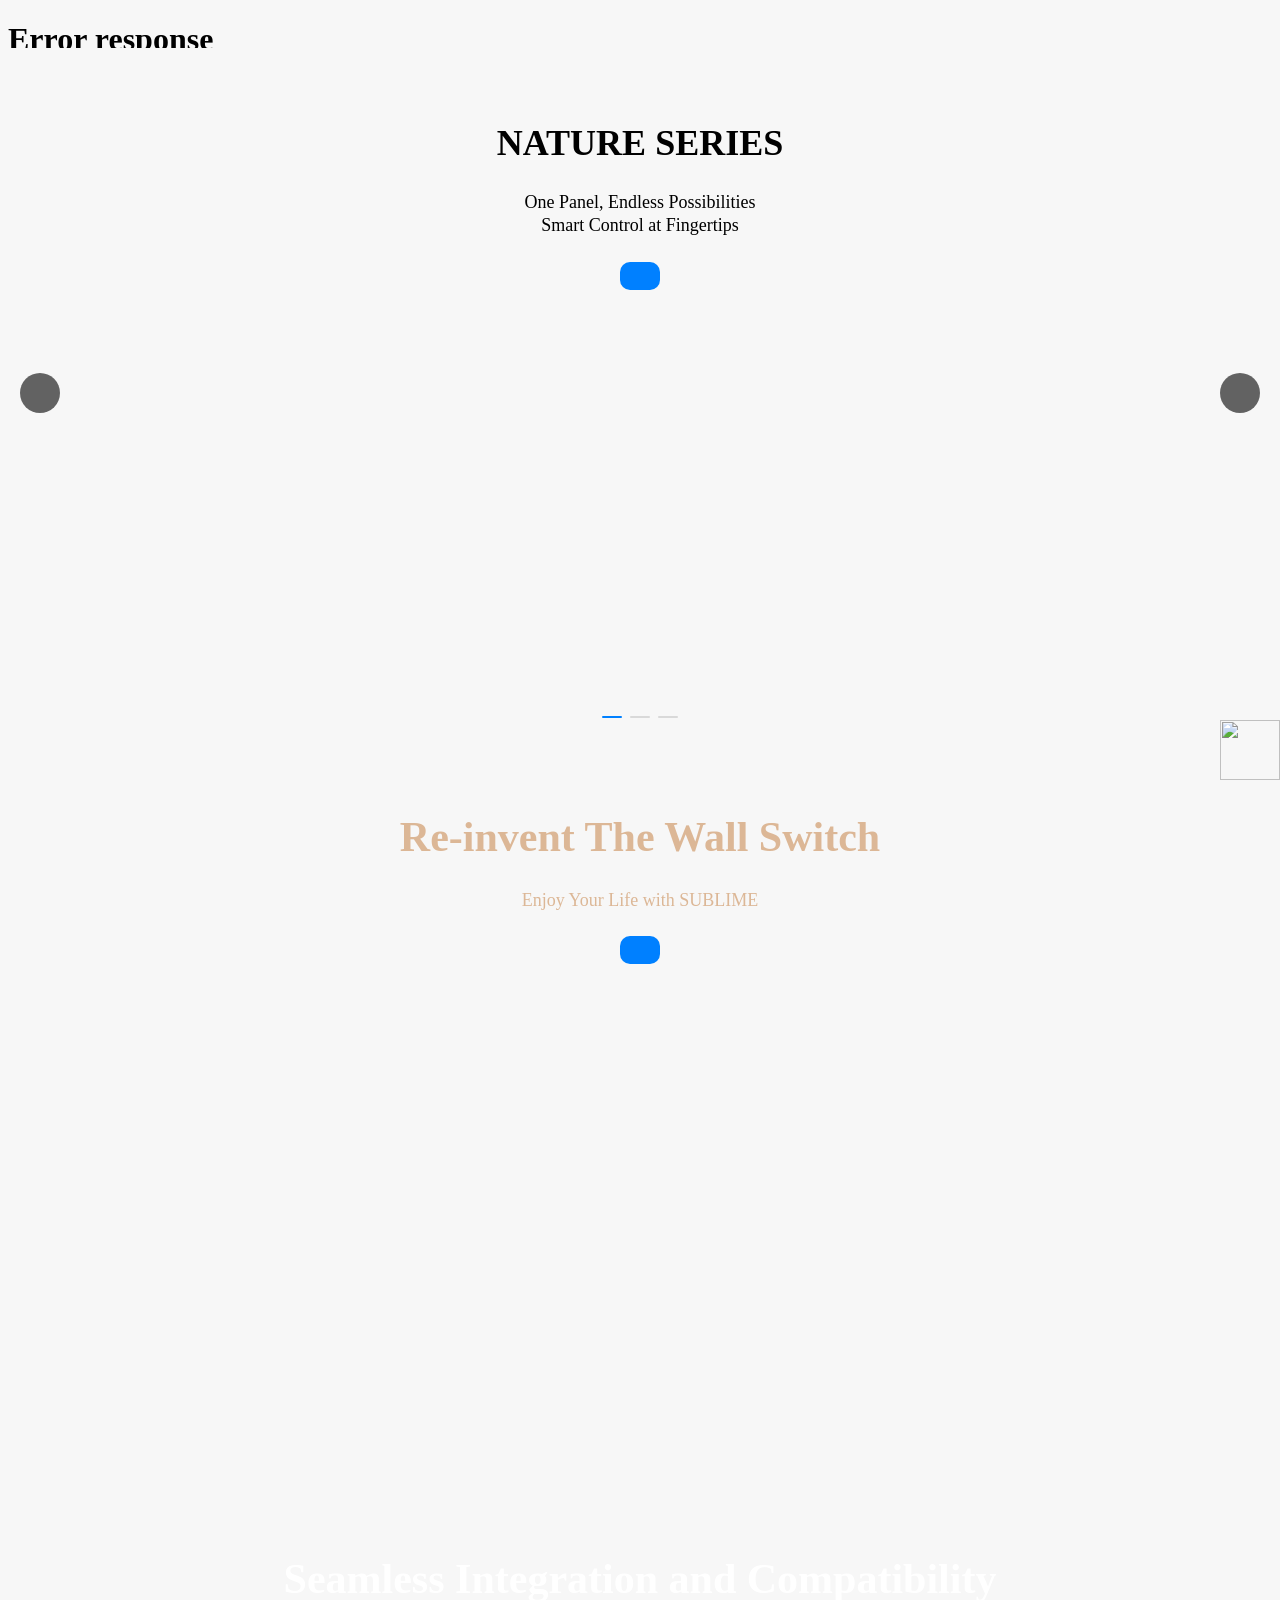
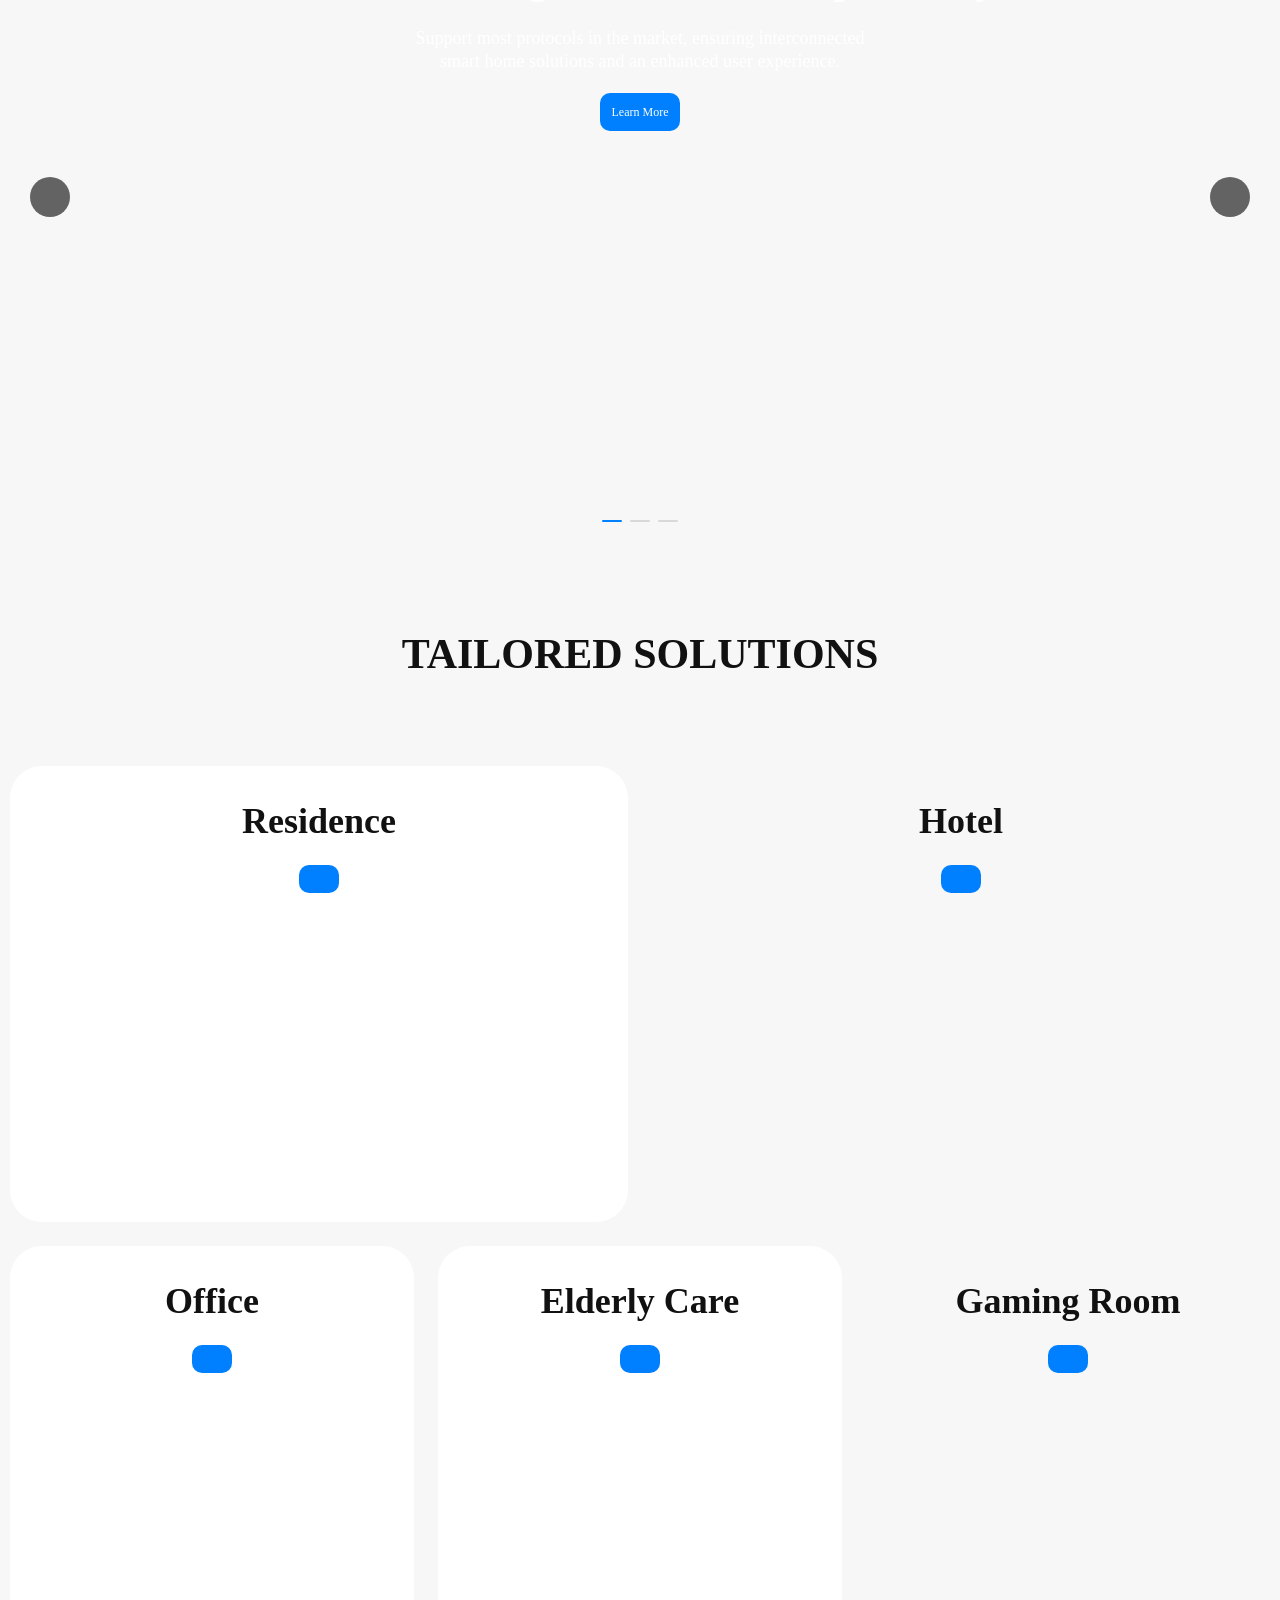
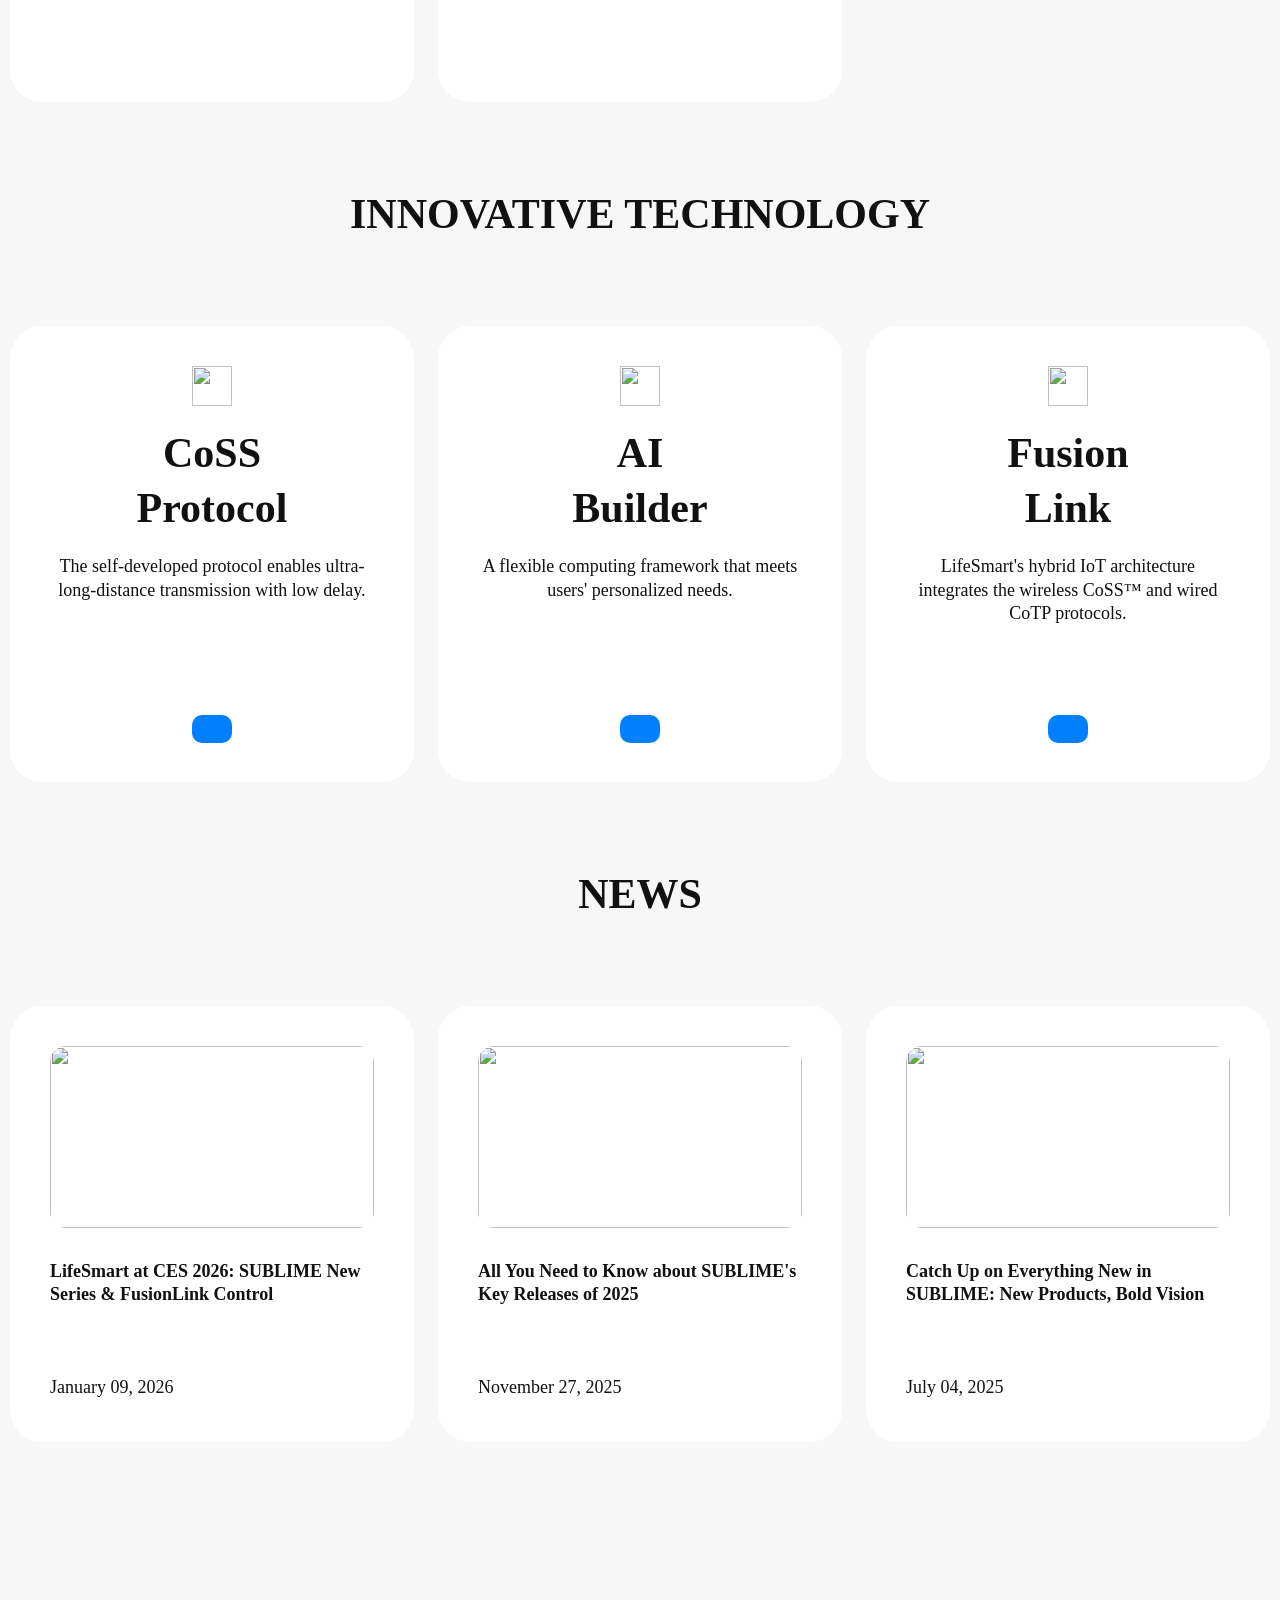
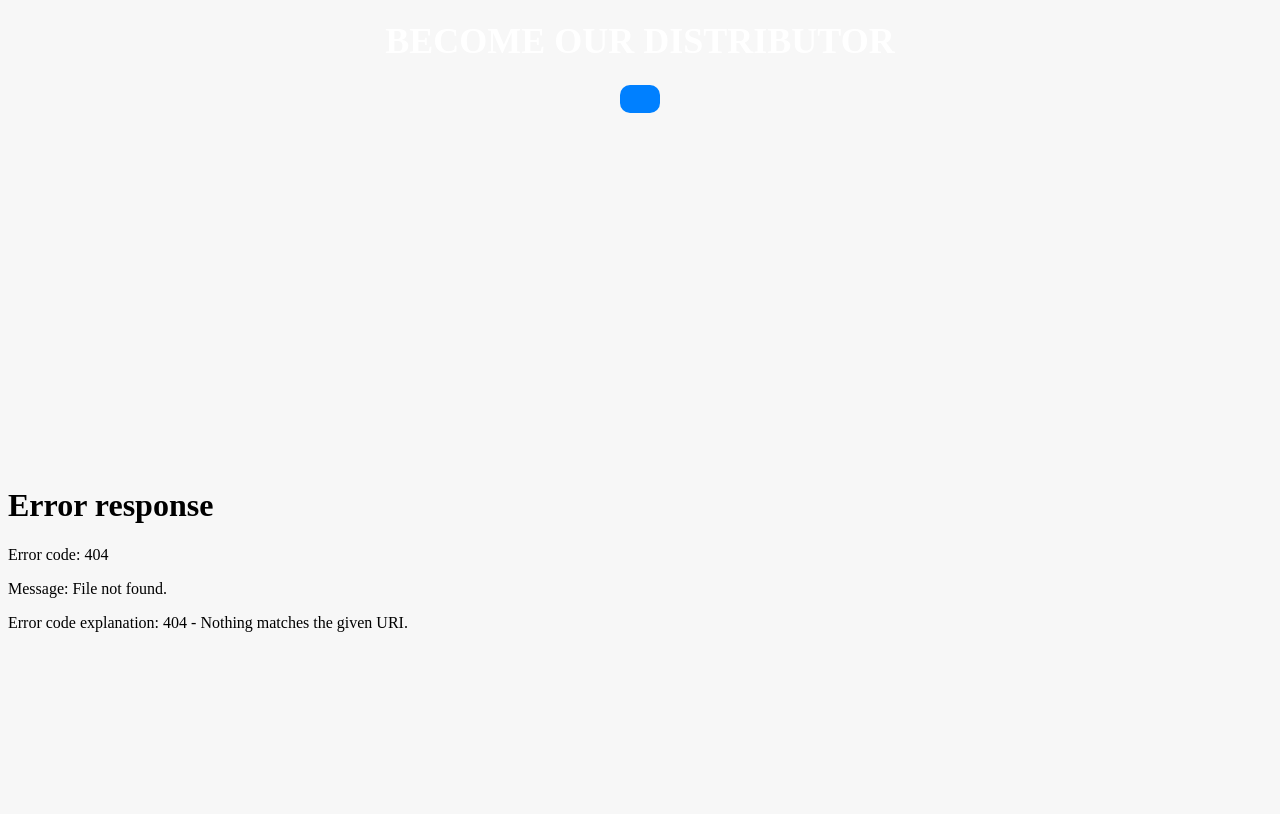
==== commit e1cb08bb: "Add files via upload" ====
--- a/index.html
+++ b/index.html
@@ -1,21 +1,19 @@
 <!DOCTYPE html>
             <html lang="en">
-            
-<!-- Mirrored from iot.ilifesmart.com/index/ by HTTrack Website Copier/3.x [XR&CO'2014], Wed, 15 Apr 2026 01:09:59 GMT -->
-<!-- Added by HTTrack --><meta http-equiv="content-type" content="text/html;charset=utf-8" /><!-- /Added by HTTrack -->
+            
 <head>
                 <meta charset="UTF-8">
                 <meta name="viewport" content="width=device-width, initial-scale=1.0, minimum-scale=1.0, maximum-scale=1.0, user-scalable=no">
                 <title>LifeSmart: Smart Home Automation & AIoT Solutions</title>
-                <link rel="icon" href="../favicon.ico" type="image/x-icon">
+                <link rel="icon" href="favicon.ico" type="image/x-icon">
                 <meta name="description" content="LifeSmart is a global leader in smart home solutions. We provide a complete AIoT ecosystem of smart devices, control panels, and automation for residential, hospitality, and commercial spaces. Discover our award-winning design and proprietary CoSS technolo" >
                 <meta name="keywords" content="smart home, AIoT solutions, LifeSmart, home automation" >
-                <link rel="stylesheet" href="../common.css" >
+                <link rel="stylesheet" href="common.css" >
                 
                 
                 <link rel="stylesheet" href="index.css" >
-                <script src="../lottie.min.js"></script>
-                <script src="../jquery-3.6.0.min.js"></script>
+                <script src="lottie.min.js"></script>
+                <script src="jquery-3.6.0.min.js"></script>
                 <script>
     window.dataLayer = window.dataLayer || [];
     function gtag() { dataLayer.push(arguments); }
@@ -29,13 +27,6 @@
     window.uetq = window.uetq || [];
     window.uetq.push('consent', 'default', { 'ad_storage': 'denied' });
 </script>
-
-<script id="cookieyes" type="text/javascript"
-    src="../../cdn-cookieyes.com/client_data/076a5261762ead0ae6d640bb/script.js"></script>
-
-<script>(function (w, d, s, l, i) { w[l] = w[l] || []; w[l].push({ 'gtm.start': new Date().getTime(), event: 'gtm.js' }); var f = d.getElementsByTagName(s)[0], j = d.createElement(s), dl = l != 'dataLayer' ? '&l=' + l : ''; j.async = true; j.src = '../../www.googletagmanager.com/gtm5445.html?id=' + i + dl; f.parentNode.insertBefore(j, f); })(window, document, 'script', 'dataLayer', 'GTM-TPR34VN');</script>
-
-<script>(function (w, d, t, r, u) { var f, n, i; w[u] = w[u] || [], f = function () { var o = { ti: "343232826", enableAutoSpaTracking: true }; o.q = w[u], w[u] = new UET(o), w[u].push("pageLoad") }, n = d.createElement(t), n.src = r, n.async = 1, n.onload = n.onreadystatechange = function () { var s = this.readyState; s && s !== "loaded" && s !== "complete" || (f(), n.onload = n.onreadystatechange = null) }, i = d.getElementsByTagName(t)[0], i.parentNode.insertBefore(n, i) })(window, document, "script", "../../bat.bing.com/bat.js", "uetq");</script>
 
 <script async src="https://www.googletagmanager.com/gtag/js?id=G-4411P1J138"></script>
 <script>
@@ -242,7 +233,7 @@
                     #header-iframe {
                         height: 48px;
                     }   
-                    body {background-color: #F7F7F7; color: #111111} 
+                    body {background-color: #F7F7F7; color: #111111} 
  a {color: #111111} 
                                 .sty-24-0 {
                                     
@@ -1033,7 +1024,7 @@
                 </style>
             </head>
             <body>
-                <iframe id="header-iframe" src="../common/header_white.html" style="
+                <iframe id="header-iframe" src="common/header_white.html" style="
                     width: 100%;
                     border: 0 none;
                     overflow: scroll;
@@ -1774,7 +1765,7 @@
                         </script>
                 <div class="contact-us"><img src="../assets/images/form_icon.png" /></div>
 
-                <iframe id="footer-iframe" src="../common/footer_white.html" style="width: 100%;;border: 0 none;"></iframe>
+                <iframe id="footer-iframe" src="common/footer_white.html" style="width: 100%;;border: 0 none;"></iframe>
                 <script>
                     (function () {
                         const onloadAnimation = (idx, path) => {
@@ -1921,6 +1912,5 @@
                     });  
                 </script>
             </body>
-        
-<!-- Mirrored from iot.ilifesmart.com/index/ by HTTrack Website Copier/3.x [XR&CO'2014], Wed, 15 Apr 2026 01:10:02 GMT -->
+        
 </html>
--- a/common.css
+++ b/common.css
@@ -0,0 +1,788 @@
+html,
+body {
+  padding: 0;
+  margin: 0;
+  font-family: "MiSans", "PingFang SC", "Noto", "roboto";
+}
+html::-webkit-scrollbar,
+body::-webkit-scrollbar {
+  display: none;
+}
+h1,
+h2,
+h3,
+h4,
+h5,
+h6 {
+  margin: 0;
+  padding: 0;
+}
+a {
+  text-decoration: none;
+}
+ul {
+  margin: 0px;
+  padding: 0px;
+}
+li {
+  list-style-type: none;
+}
+
+:root {
+  --r-globalnav-flyout-height: 0px;
+}
+
+@font-face {
+  font-family: "D-DIN-PRO";
+  src: url("fonts/D-DIN-PRO-600-SemiBold.otf") format("woff2");
+  font-weight: 300;
+}
+
+.anim-bg {
+  width: 100%;
+  height: 100%;
+}
+.anim-cont {
+  width: 100%;
+  height: 100%;
+  position: absolute;
+  top: 0;
+}
+.header {
+  width: 100%;
+  position: relative;
+  z-index: 999;
+  height: 48px;
+}
+.header-bar {
+  height: 48px;
+  -webkit-backdrop-filter: saturate(180%) blur(20px);
+  backdrop-filter: saturate(180%) blur(20px);
+  background: rgba(250, 250, 252, 0.8);
+  position: fixed;
+  width: 100%;
+  top: 0px;
+}
+.header-bar-cont {
+  display: flex;
+  align-items: center;
+  justify-content: space-between;
+  height: 100%;
+  width: 1260px;
+  margin: 0px auto;
+}
+.header-bar-cont h1 {
+  display: flex;
+  align-items: center;
+}
+.header-bar .header-logo {
+  margin: 0px;
+  width: 92px;
+  height: 18px;
+  object-fit: cover;
+}
+.bar-nav {
+  display: flex;
+  padding: 0px;
+  margin: 0px;
+  flex: 1;
+  margin-left: 153px;
+  height: 100%;
+}
+
+.bar-nav li {
+  padding: 0px 36px;
+  line-height: 48px;
+  font-size: 16px;
+}
+.bar-nav-dropdown {
+  position: fixed;
+  transition: height 0.3s cubic-bezier(0.4, 0, 0.6, 1);
+  width: 100vw;
+  background: #fafafc;
+  left: 0;
+  top: 0;
+  z-index: -1;
+  height: 0px;
+  overflow: hidden;
+}
+.bar-nav-flyout-open .bar-nav-dropdown {
+  height: var(--r-globalnav-flyout-height);
+}
+.bar-nav-right {
+  width: 78px;
+  height: 48px;
+}
+.header-menu {
+  width: 18px;
+  height: 13px;
+  object-fit: cover;
+}
+.header-menu.active {
+  transform: rotate(180deg);
+}
+.bar-nav-dropdown .bar-nav-menu {
+  min-width: 120px;
+  margin-right: 60px;
+  font-size: 14px;
+  line-height: 18px;
+  font-weight: bold;
+}
+/* .bar-nav-dropdown .bar-nav-menu h4 {
+  font-family: "semibold";
+} */
+.bar-nav-dropdown > div {
+  width: 1260px;
+  margin: 88px auto 40px;
+  box-sizing: border-box;
+  padding-left: 280px;
+  display: flex;
+}
+
+.bar-nav-dropdown .bar-nav-menu:nth-child(1) h4 {
+  font-size: 24px;
+  line-height: 32px;
+  font-family: "MiSans", "PingFang SC", "Noto", "roboto";
+}
+.bar-nav-item {
+  width: 100%;
+  height: 100%;
+  cursor: pointer;
+  display: flex;
+  align-items: center;
+  justify-content: flex-end;
+}
+.bar-nav-dropdown .bar-nav-menu:nth-child(1) span {
+  margin-bottom: 10px;
+}
+.bar-nav-menu span {
+  font-weight: normal;
+  color: #9a9a9a;
+  display: inline-block;
+  margin-bottom: 12px;
+  line-height: 1.3;
+}
+.bar-nav-menu a,
+.bar-nav-menu h4 {
+  margin-bottom: 12px;
+}
+
+.footer-bottom {
+  border-top: 1px solid rgba(198, 198, 198, 0.25);
+  width: 1260px;
+  margin: 120px auto 80px;
+  padding-top: 19px;
+}
+.footer-copyright {
+  margin-top: 120px;
+  font-size: 16px;
+}
+.footer-copyright > div {
+  margin-bottom: 20px;
+  padding-bottom: 20px;
+  border-bottom: 1px solid rgba(198, 198, 198, 0.25);
+}
+.footer-copyright > div > span {
+  margin-right: 40px;
+}
+.footer-contact-language {
+  display: flex;
+  justify-content: space-between;
+}
+.footer-contact-language .cmm-link {
+  margin-left: 20px;
+}
+.footer-contact-language .cmm-link::before {
+  content: "";
+  display: inline-block;
+  width: 1px;
+  height: 12px;
+  background: rgba(198, 198, 198, 0.25);
+  margin-right: 20px;
+}
+.footer-contact-language .cmm-link:nth-child(1):before {
+  content: none;
+}
+
+.footer-contact-language .cmm-img-link {
+  margin-right: 12px;
+  margin-left: 0px;
+  display: inline-block;
+  cursor: pointer;
+}
+.cmm-img-link img {
+  width: 24px;
+  height: 24px;
+}
+
+.footer-links {
+  display: flex;
+  justify-content: space-between;
+}
+.footer-links-mobile {
+  display: none;
+}
+.footer-link {
+  flex: 1;
+  font-size: 16px;
+  line-height: 21px;
+}
+.footer-link li {
+  margin-top: 20px;
+}
+.footer-link .footer-link-title {
+  margin-top: 61px;
+  font-weight: bold;
+}
+/* button 不占高度 */
+.cmm-button {
+  width: 40px;
+  height: 28px;
+  border-radius: 10px;
+  position: relative;
+  background-size: 16px 16px;
+  background-repeat: no-repeat;
+  background-position: center;
+  display: inline-block;
+}
+.cmm-button.blue {
+  background-color: #0080ff;
+  background-image: url("assets/icon/arrow_white.svg");
+}
+.cmm-button.blue:hover {
+  background-color: #0043c5;
+}
+.cmm-button.blue_text {
+  background-color: #0080ff;
+  color: #fff;
+  width: auto;
+  padding: 0px 10px;
+  font-size: 12px;
+  padding: 5px 12px;
+  line-height: 28px;
+}
+.cmm-button.blue_text:hover {
+  background-color: #0043c5;
+}
+.cmm-button.white {
+  background-color: #fff;
+  background-image: url("assets/icon/arrow_blue.svg");
+}
+.cmm-button.white:hover {
+  background-color: #d1e0ff;
+}
+.cmm-button.white_text {
+  background-color: #fff;
+  color: #0080ff;
+  width: auto;
+  padding: 0px 10px;
+  font-size: 12px;
+  padding: 5px 12px;
+  line-height: 28px;
+}
+.cmm-button.white_text:hover {
+  background-color: #d1e0ff;
+}
+.colo-button {
+  width: 150px;
+  height: 40px;
+  clip-path: polygon(0 0, 92% 0, 100% 30%, 100% 100%, 8% 100%, 0 70%);
+  margin: 0 20px;
+  background-image: linear-gradient(90deg, #b045e7 0%, #675ef2 100%);
+  color: #fff;
+  font-size: 16px;
+  line-height: 40px;
+  text-align: center;
+}
+.colo-button-block {
+  width: 100%;
+  display: flex;
+  justify-content: center;
+}
+.cmm-link:hover {
+  cursor: pointer;
+  color: #0080ff;
+}
+
+.pcshow {
+  display: block;
+}
+.mobileshow {
+  display: none;
+}
+.nav-anchor {
+  position: sticky;
+  top: 48px;
+  background: rgba(250, 250, 252, 0.8);
+  z-index: 99;
+  padding: 1px 0px 1px 0px;
+  width: 100%;
+  -webkit-backdrop-filter: saturate(180%) blur(20px);
+  backdrop-filter: saturate(180%) blur(20px);
+}
+.nav-anchor .nav-anchor-cont {
+  width: 1260px;
+  margin: 32px auto;
+}
+.nav-anchor-cont a {
+  margin: 0px 8px 8px 0px;
+  padding: 6px 26px;
+  background: #eaeaea;
+  border-radius: 16px;
+  font-size: 14px;
+  line-height: 28px;
+  display: inline-block;
+}
+.nav-anchor-cont a.on {
+  background: #111;
+  color: #fff;
+}
+.cmm-postion {
+  position: relative;
+}
+.cmm-absolute {
+  position: absolute;
+  top: 0;
+  left: 0;
+}
+
+.bar-nav-card {
+  display: flex;
+}
+
+.bar-nav-card-item {
+  text-align: center;
+  font-weight: normal;
+  margin-right: 24px;
+  font-size: 14px;
+}
+
+img.bar-nav-card-img {
+  width: 100px;
+  height: 100px;
+  object-fit: contain;
+  overflow: hidden;
+}
+li.footer-img-box {
+  display: flex;
+  flex-wrap: wrap;
+  max-width: 248px;
+}
+.footer-img {
+  display: flex;
+  align-items: center;
+  flex-direction: column;
+  font-size: 14px;
+  margin-bottom: 24px;
+  margin-right: 18px;
+}
+img.footer-card-img {
+  width: 100px;
+  height: 100px;
+  object-fit: contain;
+  overflow: hidden;
+  margin-bottom: 8px;
+}
+
+.icpbei {
+  margin-left: 5px;
+}
+.icpbei:before {
+  content: "";
+  height: 14px;
+  width: 2px;
+  background: #111;
+  display: inline-block;
+  margin-right: 7px;
+}
+
+.contact-us {
+  position: fixed;
+  right: 0;
+  top: 80vh;
+  width: 60px;
+  height: 60px;
+  cursor: pointer;
+  z-index: 100;
+}
+.contact-us img {
+  width: 60px;
+  height: 60px;
+}
+
+/* pc 小屏 */
+@media screen and (max-width: 1279px) and (min-width: 1024px) {
+  .header-bar-cont {
+    width: 1002px;
+  }
+  .bar-nav {
+    margin-left: 52px;
+  }
+  .bar-nav-right {
+    width: 58px;
+  }
+
+  .bar-nav-dropdown > div {
+    width: 1002px;
+    padding-left: 180px;
+  }
+
+  .bar-nav-menu span {
+    font-weight: normal;
+    color: #9a9a9a;
+    display: inline-block;
+    margin-bottom: 12px;
+    line-height: 1.3;
+  }
+  .bar-nav-menu a,
+  .bar-nav-menu h4 {
+    color: #111;
+    margin-bottom: 12px;
+  }
+  .footer-bottom {
+    width: 1002px;
+  }
+
+  .nav-anchor .nav-anchor-cont {
+    width: 1002px;
+    margin: 26px auto;
+  }
+  .nav-anchor-cont a {
+    margin: 0px 8px 8px 0px;
+    padding: 9px 22px;
+    border-radius: 14px;
+    font-size: 12px;
+    line-height: 24px;
+  }
+  .bar-nav-card-item {
+    margin-right: 18px;
+    font-size: 12px;
+  }
+  img.bar-nav-card-img {
+    width: 80px;
+    height: 80px;
+    padding: 8px;
+  }
+  img.footer-card-img {
+    width: 80px;
+    height: 80px;
+    padding: 8px;
+  }
+}
+
+@media screen and (max-width: 1023px) {
+  html {
+    font-size: 64px;
+  }
+  .header {
+    height: 1.775rem;
+  }
+
+  .header-bar {
+    height: 1.775rem;
+    box-sizing: border-box;
+    padding: 0px 0.75rem;
+  }
+  .header-bar-cont {
+    width: 100%;
+  }
+  .header-bar-cont h1 {
+    display: flex;
+    align-items: center;
+  }
+
+  .header-bar h1 {
+    height: 0.675rem;
+  }
+  .header-bar h1 .header-logo {
+    width: 3.45rem;
+    height: 0.675rem;
+    position: absolute;
+  }
+  .bar-nav-right {
+    height: 2.8vw;
+    width: 4.2vw;
+  }
+  .bar-nav-right > span {
+    height: 2.8vw;
+    width: 4.2vw;
+    position: absolute;
+  }
+  .bar-nav-right > .bar-nav-item-mobile {
+    display: flex;
+    align-items: center;
+    justify-content: center;
+  }
+  .bar-nav-right > span::after {
+    content: "";
+    border-top: 0 none;
+  }
+  .header-menu {
+    width: 0.675rem;
+    height: 0.45rem;
+    position: absolute;
+    object-fit: contain;
+  }
+  .bar-nav {
+    position: fixed;
+    flex-direction: column;
+    width: 100vw;
+    margin-left: 0px;
+    overflow: hidden;
+    left: 0px;
+    bottom: 0px;
+    background: #fff;
+    box-sizing: border-box;
+    padding: 2.5rem 0.9rem;
+    font-size: 0.6rem;
+    max-height: calc(100vh - 3rem);
+    display: none;
+  }
+  .bar-nav li {
+    padding: 0.75rem 0px;
+    border-bottom: 1px solid rgba(198, 198, 198, 0.25);
+  }
+  .bar-nav-item {
+    text-align: left;
+  }
+  .bar-nav-item::after {
+    content: "";
+    display: inline-block;
+    width: 0px;
+    height: 0px;
+    border-top: 0.3rem solid #0080ff;
+    border-right: 0.3rem solid transparent;
+    transform: rotate(-135deg);
+    right: 0px;
+    position: absolute;
+    top: 0.1rem;
+  }
+  .cmm-button {
+    width: 1.5rem;
+    height: 0.95rem;
+    border-radius: 0.37rem;
+    /* background-size: 16px 16px; */
+  }
+  .cmm-button.blue_text,
+  .cmm-button.white_text {
+    line-height: 0.95rem;
+  }
+  .colo-button-block {
+    margin-top: 4vw;
+  }
+  .colo-button {
+    width: 27vw;
+    height: 9vw;
+    clip-path: polygon(0 0, 90% 0, 100% 30%, 100% 100%, 10% 100%, 0 70%);
+    margin: 0 1.6vw;
+    font-size: 3.75vw;
+    line-height: 9vw;
+  }
+  .pcshow {
+    display: none;
+  }
+  .mobileshow {
+    display: block;
+  }
+  .footer-bottom {
+    width: 100vw;
+    margin: 6.25vw 0px 9.375vw 0px;
+    overflow: hidden;
+  }
+  .footer-links {
+    display: none;
+  }
+  .footer-links-mobile {
+    display: block;
+    width: 100vw;
+  }
+
+  .bar-nav-mobile {
+    position: fixed;
+    width: 100vw;
+    background: #fff;
+    z-index: -1;
+    height: calc(100vh - 1.775rem);
+    overflow-y: auto;
+    left: 0;
+    display: none;
+    top: 1.775rem;
+  }
+  .bar-nav-mobile ul.footer-link,
+  .footer-links-mobile ul.footer-link {
+    overflow: hidden;
+    height: 2.3rem;
+    margin: 0px 10vw;
+    border-bottom: 1px solid rgba(198, 198, 198, 0.25);
+  }
+  .bar-nav-mobile ul.footer-link:nth-child(1),
+  .footer-links-mobile ul.footer-link:nth-child(1) {
+    height: auto;
+  }
+
+  .bar-nav-mobile ul.footer-link:nth-child(1) .footer-arrow,
+  .footer-links-mobile ul.footer-link:nth-child(1) .footer-arrow {
+    transform: rotate(180deg);
+  }
+  .bar-nav-mobile .footer-link li {
+    margin-top: 0.75rem;
+    padding-bottom: 0.75rem;
+    font-size: 0.6rem;
+    font-weight: bold;
+    height: 0.8rem;
+    line-height: 0.8rem;
+    display: flex;
+    align-items: center;
+    justify-content: space-between;
+    cursor: pointer;
+  }
+  .bar-nav-mobile .footer-link .footer-clickbtn li {
+    font-weight: normal;
+  }
+  .footer-links-mobile .footer-link li {
+    margin-top: 0.75rem;
+    padding-bottom: 0.75rem;
+    font-size: 0.6rem;
+    height: 0.8rem;
+    line-height: 0.8rem;
+    display: flex;
+    align-items: center;
+    justify-content: space-between;
+    cursor: pointer;
+  }
+  .footer-links-mobile .footer-link .footer-img-box,
+  .bar-nav-mobile .footer-link .footer-img-box {
+    height: 18vw;
+    max-width: 100%;
+  }
+  .footer-img {
+    width: 15vw;
+    font-size: 2vw;
+    line-height: 2vw;
+    text-align: center;
+    margin-right: 0px;
+  }
+  img.footer-card-img {
+    width: 15vw;
+    height: 15vw;
+    margin-bottom: 1.25vw;
+  }
+  .footer-arrow {
+    transition: transform 0.3s ease;
+  }
+  .footer-copyright {
+    width: 80vw;
+    overflow: hidden;
+    font-size: 0.32rem;
+    margin: 9vw auto 0px;
+    font-size: 0.5rem;
+  }
+  .footer-copyright p {
+    font-size: 0.3rem;
+  }
+  .footer-contact-language {
+    flex-direction: column-reverse;
+  }
+  .footer-contact-language .footer-contact-language-item {
+    border-bottom: 1px solid rgba(198, 198, 198, 0.25);
+    margin-bottom: 20px;
+    padding-bottom: 20px;
+  }
+  .footer-contact-language .cmm-link {
+    margin-left: 0px;
+    margin-right: 20px;
+  }
+  .footer-contact-language .cmm-link:nth-last-child(1) {
+    border-right: none;
+  }
+  footer-contact-language-item.flex {
+    display: flex;
+    justify-content: space-between;
+  }
+  .footer-contact-language .cmm-img-link {
+    margin-right: 0px;
+  }
+  .cmm-img-link img {
+    width: 7.5vw;
+    height: 7.5vw;
+  }
+
+  .nav-anchor {
+    top: 1.775rem;
+  }
+  .nav-anchor .nav-anchor-cont {
+    width: 90.6vw;
+    margin: 4.6vw auto;
+  }
+  .nav-anchor-cont a {
+    margin: 0px 1.5vw 1.5vw 0px;
+    padding: 2.3vw 4vw;
+    background: #eaeaea;
+    border-radius: 1.8vw;
+    font-size: 0.6rem;
+    line-height: 0.75rem;
+  }
+
+  .footer-copyright > div {
+    display: flex;
+    justify-content: space-between;
+  }
+  .footer-copyright > div > span {
+    margin-right: 0px;
+  }
+}
+/* 下边都是为了设置移动端字号 */
+@media screen and (max-width: 1023px) and (min-width: 960px) {
+  html {
+    font-size: 64px;
+  }
+}
+@media screen and (max-width: 959px) and (min-width: 850px) {
+  html {
+    font-size: 56px;
+  }
+}
+@media screen and (max-width: 849px) and (min-width: 768px) {
+  html {
+    font-size: 50px;
+  }
+}
+@media screen and (max-width: 767px) and (min-width: 640px) {
+  html {
+    font-size: 44px;
+  }
+}
+@media screen and (max-width: 640px) and (min-width: 560px) {
+  html {
+    font-size: 38px;
+  }
+}
+
+@media screen and (max-width: 559px) and (min-width: 480px) {
+  html {
+    font-size: 32px;
+  }
+}
+
+@media screen and (max-width: 479px) and (min-width: 446px) {
+  html {
+    font-size: 29px;
+  }
+}
+
+@media screen and (max-width: 445px) and (min-width: 413px) {
+  html {
+    font-size: 27px;
+  }
+}
+@media screen and (max-width: 413px) and (min-width: 380px) {
+  html {
+    font-size: 25px;
+  }
+}
+
+@media screen and (max-width: 379px) {
+  html {
+    font-size: 23px;
+  }
+}
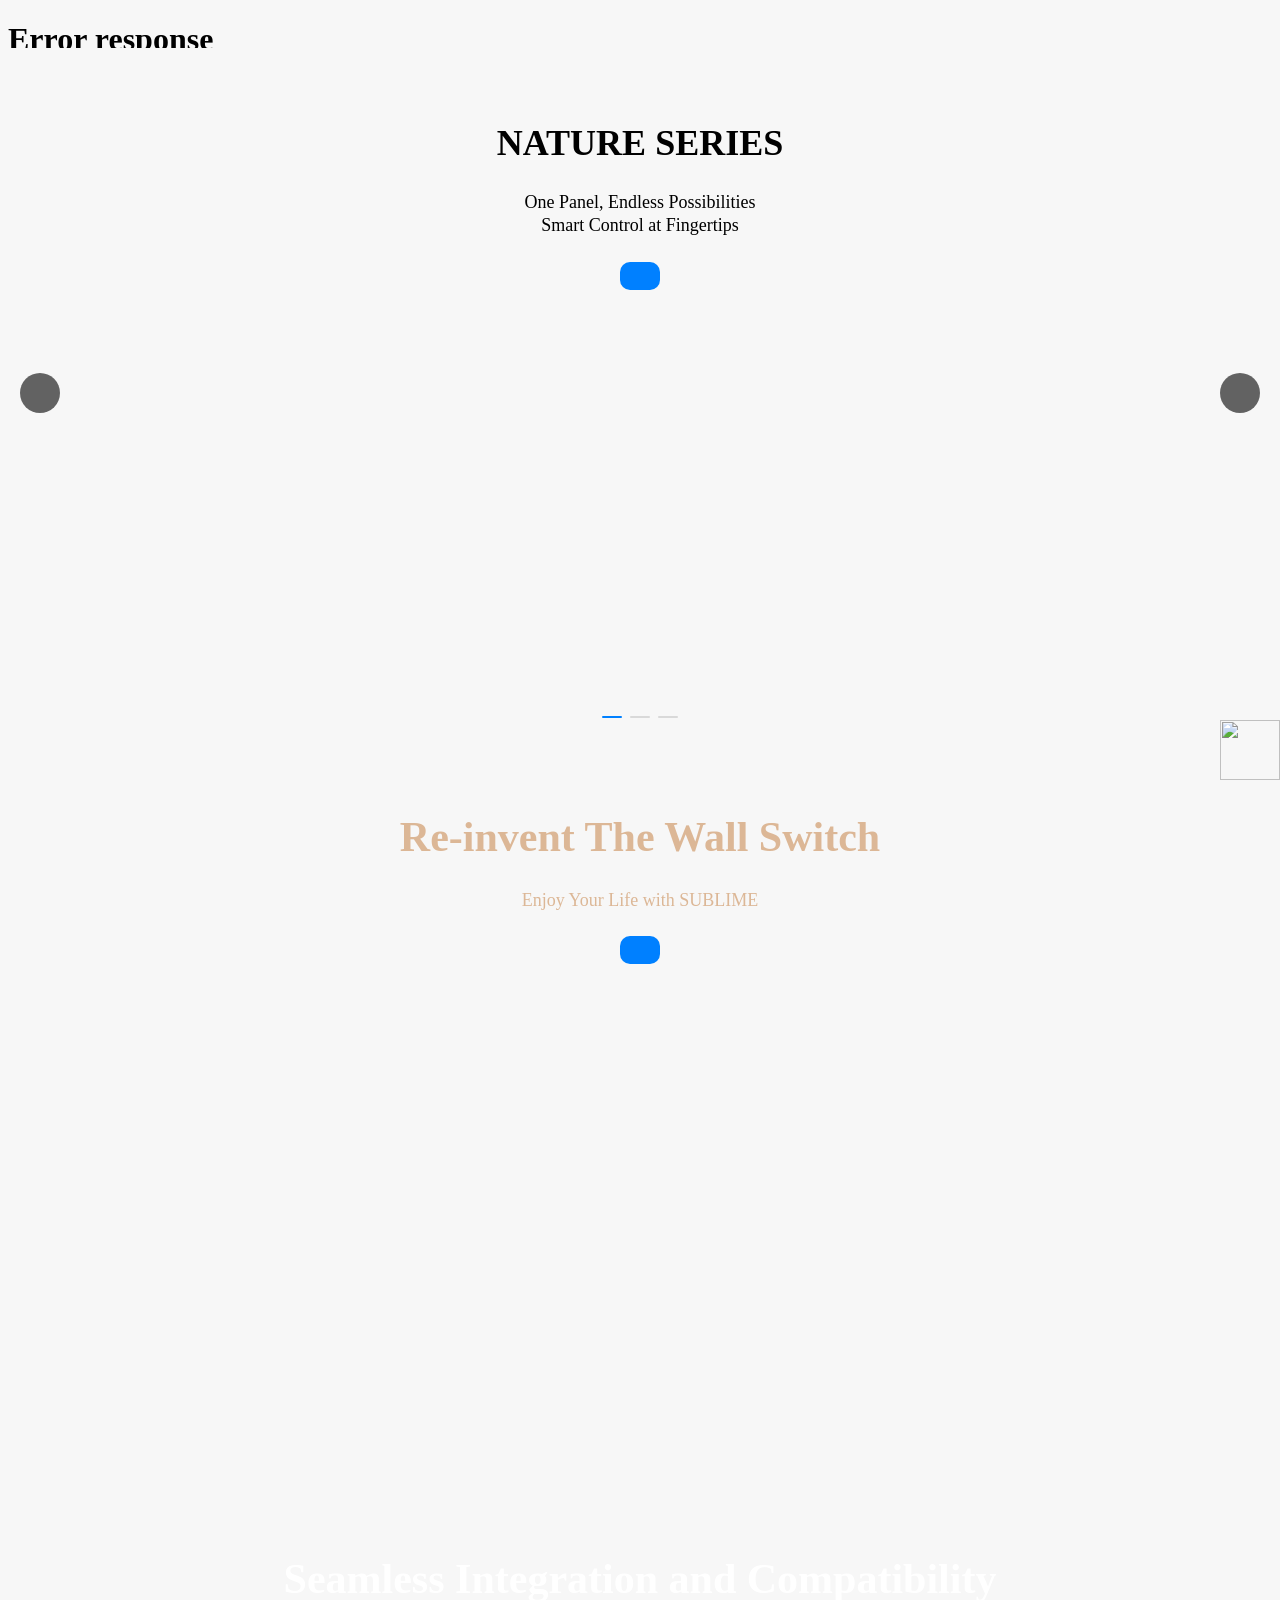
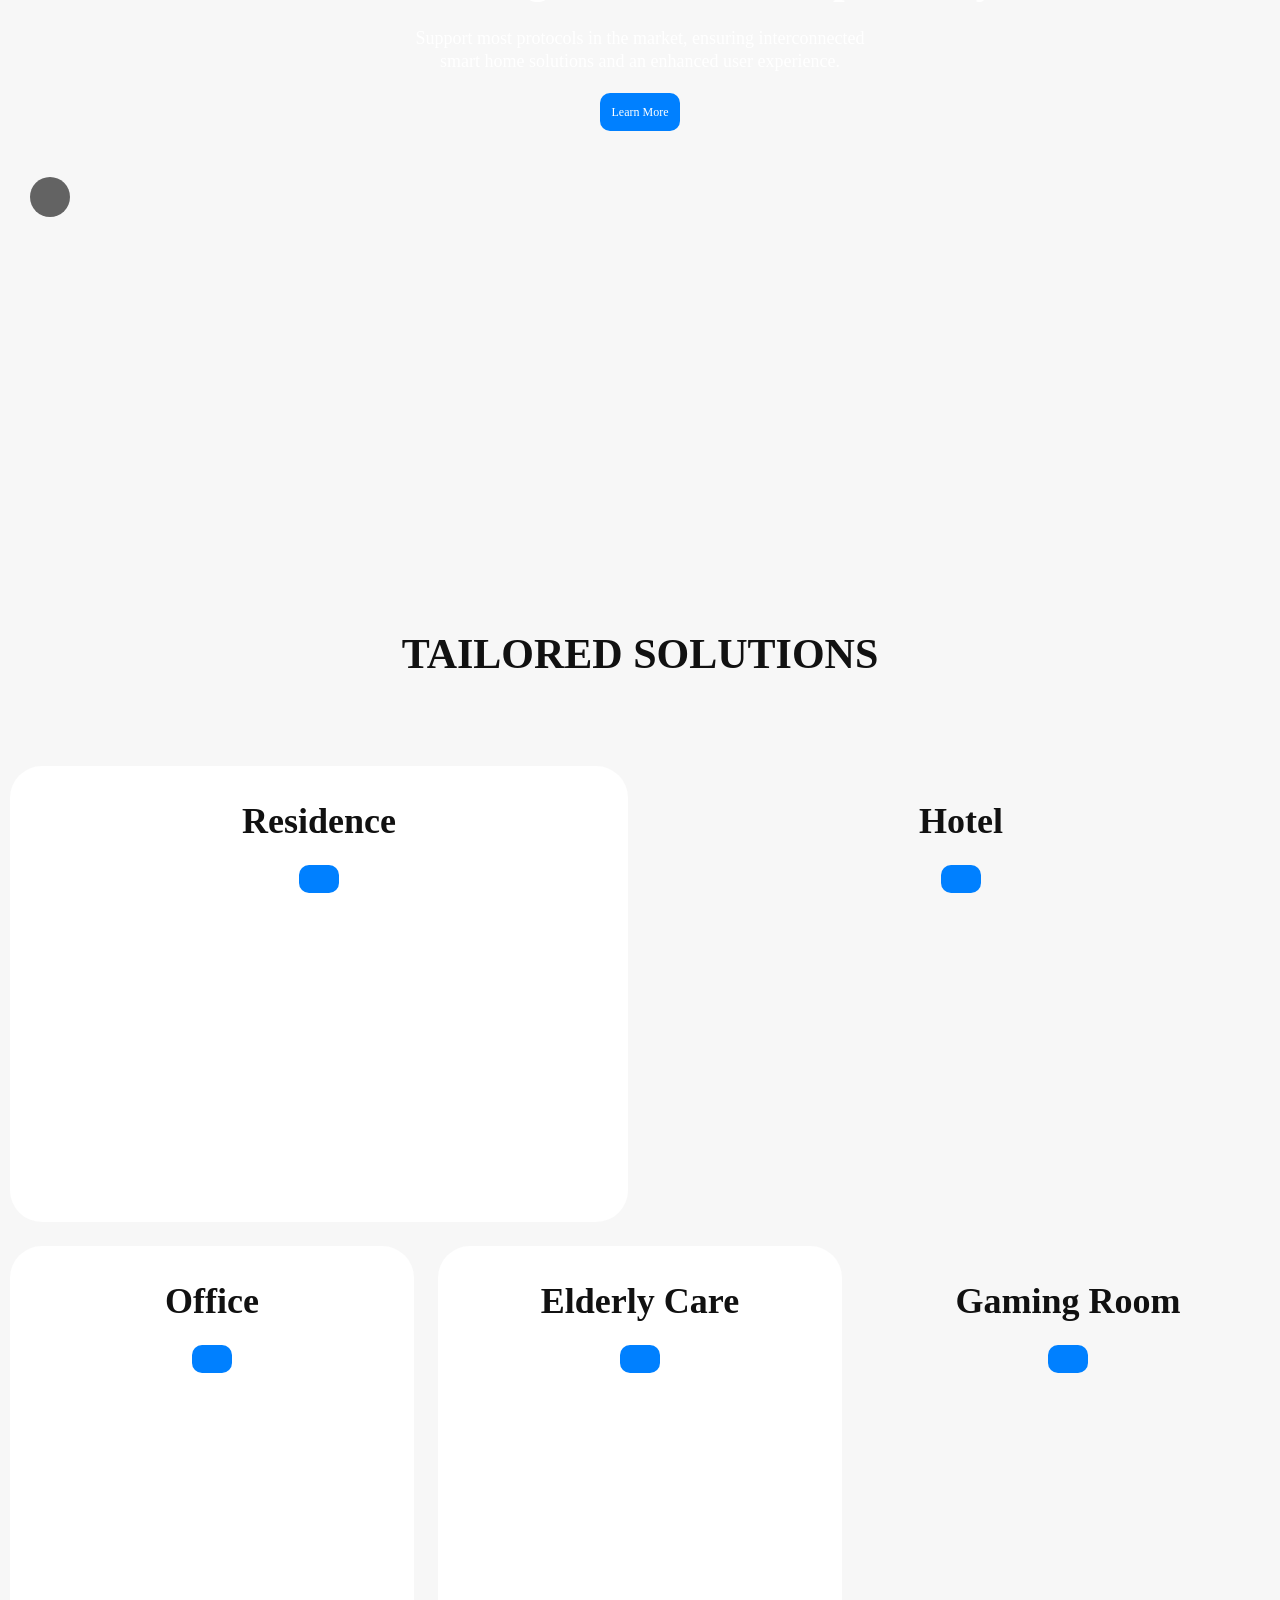
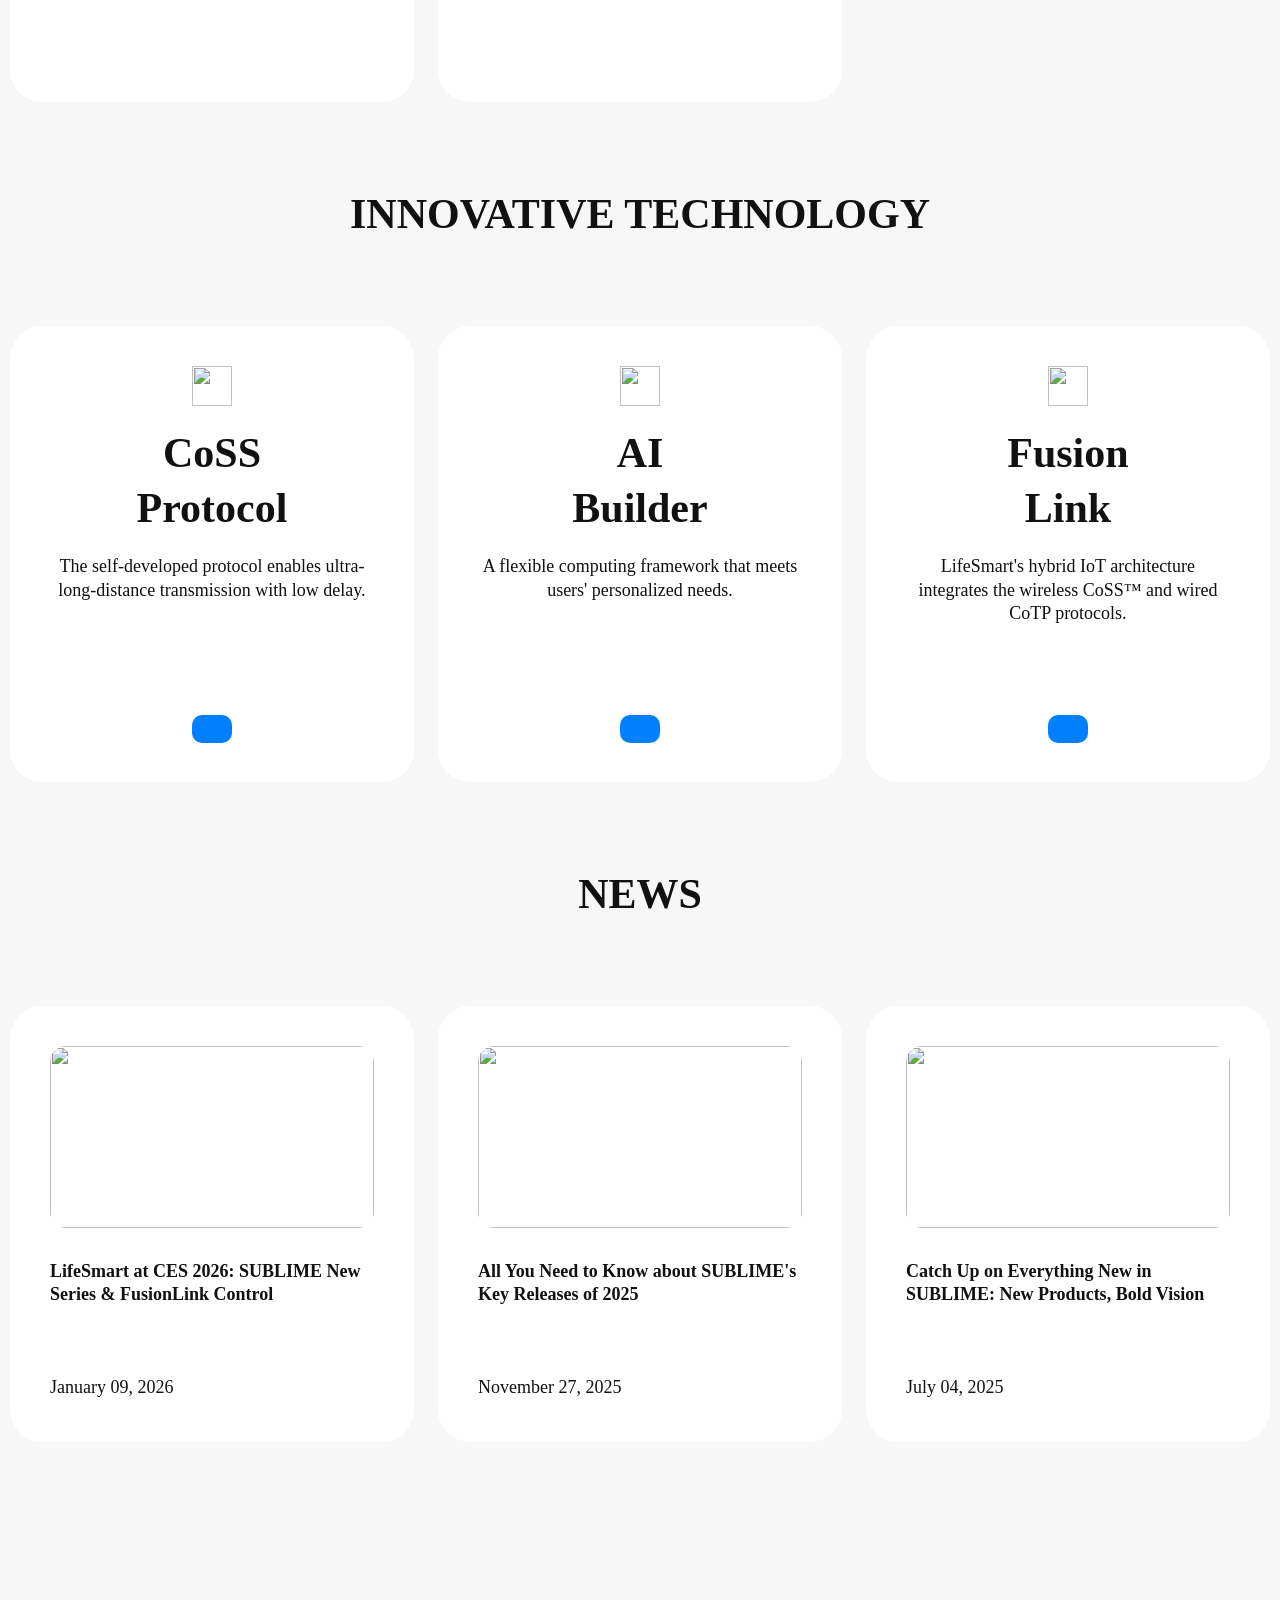
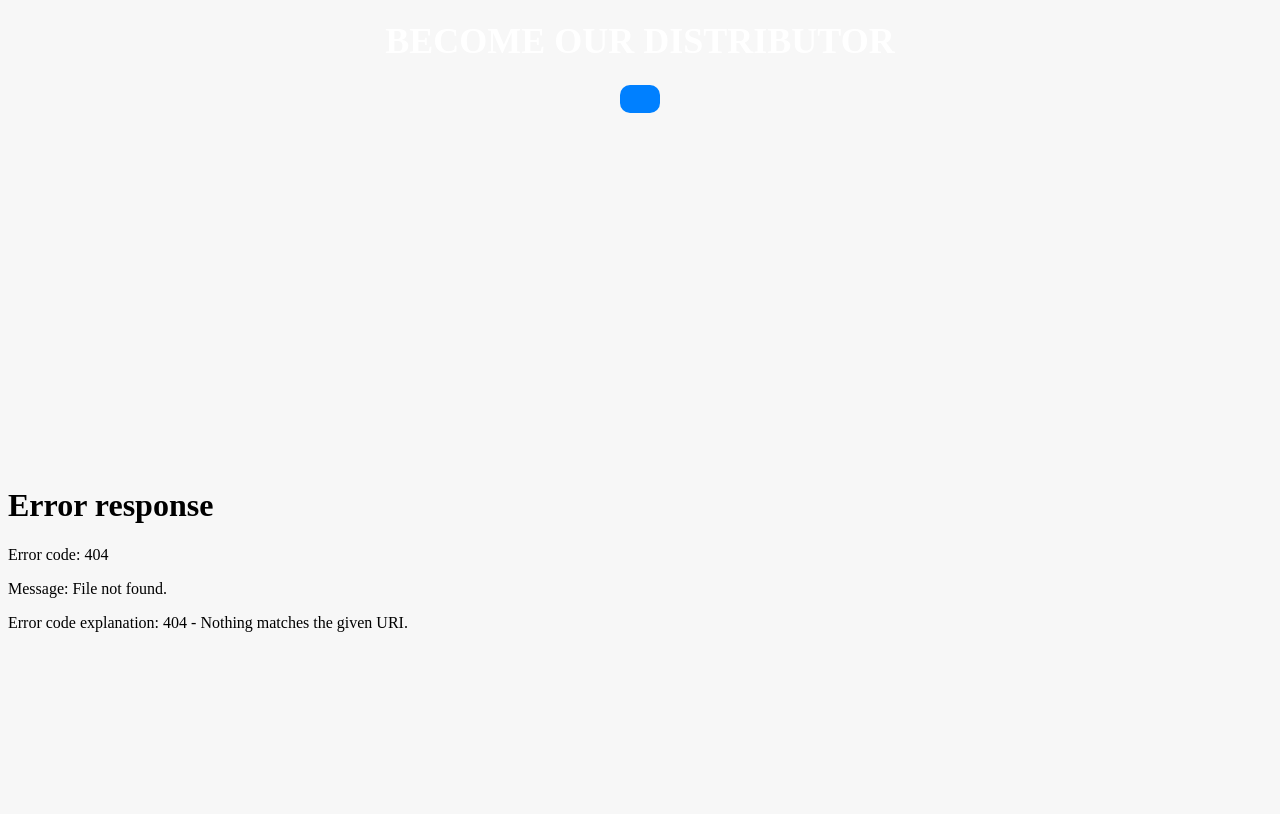
==== commit 08169e9c: "Add files via upload" ====
--- a/index.html
+++ b/index.html
@@ -170,7 +170,7 @@
         }
 
         function analyzeRef() {
-            const url = new URL(../index.html);
+            const url = new URL(window.location.href);
             const h = url.hostname.toLowerCase(), p = url.pathname, ch = window.location.hostname.toLowerCase();
             if (getRootDomain(h) === getRootDomain(ch)) return { category: CAT.DIRECT, source: "direct", medium: "none" };
             const fp = h + p;
@@ -203,7 +203,7 @@
                 src = norm(utmSrc) || "unknown";
                 const isSoc = utmMed === "social" || SOCIAL_DOMAINS.some((s) => {
                     if (s === "x") return utmSrc === "x" || utmSrc === "x.com";
-                    if (s === "line") return utmSrc === "line" || utmSrc === "../index.html";
+                    if (s === "line") return utmSrc === "line" || utmSrc === "line.me";
                     return utmSrc.includes(s);
                 });
                 cat = isSoc ? CAT.SOCIAL : CAT.DIRECT;
@@ -240,7 +240,7 @@
                                 }
                             
                                 .block-item-0-idx-0 {
-                                    background-image: url(../resource/instance/%e9%80%9a%e5%bb%8a_1752730874_731F0B_1763717218_0F590C.webp);
+                                    background-image: url(resource/instance/%e9%80%9a%e5%bb%8a_1752730874_731F0B_1763717218_0F590C.webp);
                                 }
                                 .block-item-0-idx-0-bg {
                                     
@@ -253,7 +253,7 @@
                                 }
                                 
                                 .block-item-0-idx-1 {
-                                    background-image: url(../resource/instance/%e9%80%9a%e5%bb%8a_1752731170_85BB74_1763717129_82E48F.webp);
+                                    background-image: url(resource/instance/%e9%80%9a%e5%bb%8a_1752731170_85BB74_1763717129_82E48F.webp);
                                 }
                                 .block-item-0-idx-1-bg {
                                     
@@ -266,7 +266,7 @@
                                 }
                                 
                                 .block-item-0-idx-2 {
-                                    background-image: url(../resource/instance/%e9%80%9a%e5%bb%8a_1752731304_FE8183_1763717040_59F3A5.webp);
+                                    background-image: url(resource/instance/%e9%80%9a%e5%bb%8a_1752731304_FE8183_1763717040_59F3A5.webp);
                                 }
                                 .block-item-0-idx-2-bg {
                                     
@@ -280,7 +280,7 @@
                                 
                             .sty-1-1 {
                                 
-                                background-image: url(../resource/instance/%e9%80%9a%e5%bb%8a_1742888810_0735B1.webp);
+                                background-image: url(resource/instance/%e9%80%9a%e5%bb%8a_1742888810_0735B1.webp);
                             }
                             .sty-1-1 .title {
                                 color: #dcb796;
@@ -294,7 +294,7 @@
                                 }
                             
                                 .block-item-4-idx-0 {
-                                    background-image: url(../resource/instance/%e9%80%9a%e5%bb%8a_1752731775_7E63D2_1752802687_8D4618.webp);
+                                    background-image: url(resource/instance/%e9%80%9a%e5%bb%8a_1752731775_7E63D2_1752802687_8D4618.webp);
                                 }
                                 .block-item-4-idx-0-bg {
                                     
@@ -307,7 +307,7 @@
                                 }
                                 
                                 .block-item-4-idx-1 {
-                                    background-image: url(../resource/instance/%e9%80%9a%e5%bb%8a_1753866481_90B88D.webp);
+                                    background-image: url(resource/instance/%e9%80%9a%e5%bb%8a_1753866481_90B88D.webp);
                                 }
                                 .block-item-4-idx-1-bg {
                                     
@@ -320,7 +320,7 @@
                                 }
                                 
                                 .block-item-4-idx-2 {
-                                    background-image: url(../resource/instance/completesmarthomesolutions_1754034145_7BE304.webp);
+                                    background-image: url(resource/instance/completesmarthomesolutions_1754034145_7BE304.webp);
                                 }
                                 .block-item-4-idx-2-bg {
                                     
@@ -343,7 +343,7 @@
                             }
                         
                             .block-item-6-idx-0 {
-                                background-image: url(../resource/instance/20240525_1752733621_7F95DE.webp);
+                                background-image: url(resource/instance/20240525_1752733621_7F95DE.webp);
                             }
                             .block-item-6-idx-0-bg {
                                 background-color: #ffffff;
@@ -354,7 +354,7 @@
                             }
                             
                             .block-item-6-idx-1 {
-                                background-image: url(../resource/instance/16_1752733653_95C074.webp);
+                                background-image: url(resource/instance/16_1752733653_95C074.webp);
                             }
                             .block-item-6-idx-1-bg {
                                 
@@ -369,7 +369,7 @@
                             }
                         
                             .block-item-7-idx-0 {
-                                background-image: url(../resource/instance/20240526_1752733701_DD1709.webp);
+                                background-image: url(resource/instance/20240526_1752733701_DD1709.webp);
                             }
                             .block-item-7-idx-0-bg {
                                 background-color: #ffffff;
@@ -378,7 +378,7 @@
                             
                             
                             .block-item-7-idx-1 {
-                                background-image: url(../resource/instance/14_1752733736_E26AC3.webp);
+                                background-image: url(resource/instance/14_1752733736_E26AC3.webp);
                             }
                             .block-item-7-idx-1-bg {
                                 background-color: #ffffff;
@@ -387,7 +387,7 @@
                             
                             
                             .block-item-7-idx-2 {
-                                background-image: url(../resource/instance/20240527_1752733748_403B4D.webp);
+                                background-image: url(resource/instance/20240527_1752733748_403B4D.webp);
                             }
                             .block-item-7-idx-2-bg {
                                 
@@ -446,7 +446,7 @@
                             }
                         
                             .block-item-14-idx-0 {
-                                background-image: url(../resource/instance/%e9%80%9a%e5%bb%8a_1752734701_7B600A_1753079717_F0E3EA.webp);
+                                background-image: url(resource/instance/%e9%80%9a%e5%bb%8a_1752734701_7B600A_1753079717_F0E3EA.webp);
                             }
                             .block-item-14-idx-0-bg {
                                 
@@ -755,7 +755,7 @@
                                 }
                             
                                 .block-item-0-idx-0 {
-                                    background-image: url(../resource/instance/maintheme_1752731180_B3BD5E_1763717223_E71217.webp);
+                                    background-image: url(resource/instance/maintheme_1752731180_B3BD5E_1763717223_E71217.webp);
                                     background-size: 100vw 90.6vw;
                                     
                                 } 
@@ -770,7 +770,7 @@
                                 }
                                 
                                 .block-item-0-idx-1 {
-                                    background-image: url(../resource/instance/maintheme-1_1752731173_D2AE57_1763717134_8053A7.webp);
+                                    background-image: url(resource/instance/maintheme-1_1752731173_D2AE57_1763717134_8053A7.webp);
                                     background-size: 100vw 90.6vw;
                                     
                                 } 
@@ -785,7 +785,7 @@
                                 }
                                 
                                 .block-item-0-idx-2 {
-                                    background-image: url(../resource/instance/maintheme-2_1752731286_598C0E_1763717044_7B9F84.webp);
+                                    background-image: url(resource/instance/maintheme-2_1752731286_598C0E_1763717044_7B9F84.webp);
                                     background-size: 100vw 90.6vw;
                                     
                                 } 
@@ -801,7 +801,7 @@
                                 
                             .sty-1-1 {
                                 
-                                background-image: url(../resource/instance/maintheme_1742888923_08A037_1762420440_C46AFA.webp);
+                                background-image: url(resource/instance/maintheme_1742888923_08A037_1762420440_C46AFA.webp);
                                 
                                 
                                 
@@ -825,7 +825,7 @@
                                 }
                             
                                 .block-item-4-idx-0 {
-                                    background-image: url(../resource/instance/9_1752731777_E422D7_1752802689_150230.webp);
+                                    background-image: url(resource/instance/9_1752731777_E422D7_1752802689_150230.webp);
                                     
                                     
                                 } 
@@ -836,7 +836,7 @@
                                 
                                 
                                 .block-item-4-idx-1 {
-                                    background-image: url(../resource/instance/20240524_1753866484_52C790_1762420764_8F6311.webp);
+                                    background-image: url(resource/instance/20240524_1753866484_52C790_1762420764_8F6311.webp);
                                     
                                     
                                 } 
@@ -847,7 +847,7 @@
                                 
                                 
                                 .block-item-4-idx-2 {
-                                    background-image: url(../resource/instance/completesmarthome_1754034159_879BD2.webp);
+                                    background-image: url(resource/instance/completesmarthome_1754034159_879BD2.webp);
                                     
                                     
                                 } 
@@ -874,7 +874,7 @@
                             
                         
                             .block-item-6-idx-0 {
-                                background-image: url(../resource/instance/10_1752733617_9189E4_1762420513_DE6872.webp);
+                                background-image: url(resource/instance/10_1752733617_9189E4_1762420513_DE6872.webp);
                                 background-size: 90.6vw 90.6vw;
                                 background-position: center bottom;
                             } 
@@ -885,7 +885,7 @@
                             
                             
                             .block-item-6-idx-1 {
-                                background-image: url(../resource/instance/20_1752733656_AE68F0_1762420532_21C32B.webp);
+                                background-image: url(resource/instance/20_1752733656_AE68F0_1762420532_21C32B.webp);
                                 background-size: 90.6vw 90.6vw;
                                 
                             } 
@@ -903,7 +903,7 @@
                             
                         
                             .block-item-7-idx-0 {
-                                background-image: url(../resource/instance/21_1752733705_839CC9_1762420553_38B36F.webp);
+                                background-image: url(resource/instance/21_1752733705_839CC9_1762420553_38B36F.webp);
                                 background-size: 90.6vw  90.6vw;
                                 background-position: center bottom;
                             } 
@@ -914,7 +914,7 @@
                             
                             
                             .block-item-7-idx-1 {
-                                background-image: url(../resource/instance/22_1752733733_4DBEA8_1762420564_C4D15A.webp);
+                                background-image: url(resource/instance/22_1752733733_4DBEA8_1762420564_C4D15A.webp);
                                 background-size: 90.6vw 90.6vw;
                                 background-position: center bottom;
                             } 
@@ -925,7 +925,7 @@
                             
                             
                             .block-item-7-idx-2 {
-                                background-image: url(../resource/instance/23_1752733751_3DAA48_1762420576_275746.webp);
+                                background-image: url(resource/instance/23_1752733751_3DAA48_1762420576_275746.webp);
                                 background-size: 90.6vw  90.6vw;
                                 
                             } 
@@ -1004,7 +1004,7 @@
                             
                         
                             .block-item-14-idx-0 {
-                                background-image: url(../resource/instance/20240528_1752734452_A1C4B6_1753079719_A38EEE.webp);
+                                background-image: url(resource/instance/20240528_1752734452_A1C4B6_1753079719_A38EEE.webp);
                                 background-size: 90.6vw 90.6vw;
                                 
                             } 
@@ -1033,7 +1033,7 @@
                     top: 0;"
                 ></iframe>
                 
-                <div class='block-carousel-tl-wrap block-carousel-0 '><div class='block-carousel-tl sty-24-0' ><div class='carousel-slides'><div class='carousel-slide carousel-slide-0 carousel-slide-0-idx-0 active '><div class='block-carousel-tl-item block-item-0-idx-0 ' ><h2 class='title '>NATURE SERIES</h2><div class='sub-title '>One Panel, Endless Possibilities<br>Smart Control at Fingertips</div><a   class='cmm-button  blue' href='../product/Nature-Series/index.html' ></a></div></div><div class='carousel-slide carousel-slide-0 carousel-slide-0-idx-1  slide'><div class='block-carousel-tl-item block-item-0-idx-1 ' ><h2 class='title '>DEFED SECURITY KIT</h2><div class='sub-title '>Your Safety, Our Priority<br>Secure Your Home Smartly</div><a   class='cmm-button  blue' href='../product/DEFED-Series/index.html' ></a></div></div><div class='carousel-slide carousel-slide-0 carousel-slide-0-idx-2  slide'><div class='block-carousel-tl-item block-item-0-idx-2 ' ><h2 class='title pcshow'>SMART SWITCHES</h2><h2 class='title mobileshow'> </h2><div class='sub-title pcshow'>Switches in All Sizes & Materials<br>Light Up Your Day</div><div class='sub-title mobileshow'> </div><a   class='cmm-button  blue' href='../product/Switch-Series/index.html' ></a></div></div></div><div class='carousel-arrows carousel-arrows-0'><div class='carousel-arrow prev' data-direction='prev'><i class='fas fa-chevron-left'></i></div><div class='carousel-arrow next' data-direction='next'><i class='fas fa-chevron-right'></i></div></div><div class='carousel-dots carousel-dot-0'><div class='carousel-dot active' data-index='0'></div><div class='carousel-dot ' data-index='1'></div><div class='carousel-dot ' data-index='2'></div></div></div></div>
+                <div class='block-carousel-tl-wrap block-carousel-0 '><div class='block-carousel-tl sty-24-0' ><div class='carousel-slides'><div class='carousel-slide carousel-slide-0 carousel-slide-0-idx-0 active '><div class='block-carousel-tl-item block-item-0-idx-0 ' ><h2 class='title '>NATURE SERIES</h2><div class='sub-title '>One Panel, Endless Possibilities<br>Smart Control at Fingertips</div><a   class='cmm-button  blue' href='product/Nature-Series/index.html' ></a></div></div><div class='carousel-slide carousel-slide-0 carousel-slide-0-idx-1  slide'><div class='block-carousel-tl-item block-item-0-idx-1 ' ><h2 class='title '>DEFED SECURITY KIT</h2><div class='sub-title '>Your Safety, Our Priority<br>Secure Your Home Smartly</div><a   class='cmm-button  blue' href='product/DEFED-Series/index.html' ></a></div></div><div class='carousel-slide carousel-slide-0 carousel-slide-0-idx-2  slide'><div class='block-carousel-tl-item block-item-0-idx-2 ' ><h2 class='title pcshow'>SMART SWITCHES</h2><h2 class='title mobileshow'> </h2><div class='sub-title pcshow'>Switches in All Sizes & Materials<br>Light Up Your Day</div><div class='sub-title mobileshow'> </div><a   class='cmm-button  blue' href='product/Switch-Series/index.html' ></a></div></div></div><div class='carousel-arrows carousel-arrows-0'><div class='carousel-arrow prev' data-direction='prev'><i class='fas fa-chevron-left'></i></div><div class='carousel-arrow next' data-direction='next'><i class='fas fa-chevron-right'></i></div></div><div class='carousel-dots carousel-dot-0'><div class='carousel-dot active' data-index='0'></div><div class='carousel-dot ' data-index='1'></div><div class='carousel-dot ' data-index='2'></div></div></div></div>
                             <script>
                                 window.addEventListener('load', function() {
                                     let datas = [{"style":{"bg_img_size":"2560px 690px","bg_img":"/resource/instance/通廊_1752730874_731F0B_1763717218_0F590C.webp","t_color":"#000000","s_color":"#000000"},"mobileStyle":{"bg_img_size":"100vw 90.6vw","bg_img":"/resource/instance/maintheme_1752731180_B3BD5E_1763717223_E71217.webp","t_color":"#000000","s_color":"#000000"},"autoScroll":1,"scrollInterval":10,"title":"NATURE SERIES","sub_title":"One Panel, Endless Possibilities\nSmart Control at Fingertips","button_link":"/product/Nature-Series/","button_color":"blue"},{"style":{"bg_img_size":"2560px 690px","bg_img":"/resource/instance/通廊_1752731170_85BB74_1763717129_82E48F.webp","t_color":"#000000","s_color":"#000000"},"mobileStyle":{"bg_img_size":"100vw 90.6vw","bg_img":"/resource/instance/maintheme-1_1752731173_D2AE57_1763717134_8053A7.webp","t_color":"#000000","s_color":"#000000"},"autoScroll":1,"scrollInterval":10,"title":"DEFED SECURITY KIT","sub_title":"Your Safety, Our Priority\nSecure Your Home Smartly","button_link":"/product/DEFED-Series/","button_color":"blue"},{"style":{"bg_img_size":"2560px 690px","bg_img":"/resource/instance/通廊_1752731304_FE8183_1763717040_59F3A5.webp","t_color":"#ffffff","s_color":"#ffffff"},"mobileStyle":{"bg_img_size":"100vw 90.6vw","bg_img":"/resource/instance/maintheme-2_1752731286_598C0E_1763717044_7B9F84.webp","t_color":"#ffffff","s_color":"#ffffff"},"autoScroll":1,"scrollInterval":5,"title":"SMART SWITCHES","sub_title":"Switches in All Sizes & Materials\nLight Up Your Day","button_link":"/product/Switch-Series/","button_color":"blue","title_mb":" ","sub_title_mb":" "}];
@@ -1174,7 +1174,7 @@
                                 });
                             </script>
                         <div class='block-tl block-tl-ty1 sty-1-1'>
-                                        <h2 class='title '>Re-invent The Wall Switch</h2><div class='sub-title pcshow'>Enjoy Your Life with SUBLIME</div><div class='sub-title mobileshow'> </div><a target="_blank"  class='cmm-button  blue' href='../sublime/index.html' ></a><div class="block-tl-flex">
+                                        <h2 class='title '>Re-invent The Wall Switch</h2><div class='sub-title pcshow'>Enjoy Your Life with SUBLIME</div><div class='sub-title mobileshow'> </div><a target="_blank"  class='cmm-button  blue' href='sublime/index.html' ></a><div class="block-tl-flex">
                             
                             
                         </div>
@@ -1183,7 +1183,7 @@
                                     <h2 class='title mobileshow'>Full Compatibility</h2>
                                     <div class='sub-title pcshow'>Support most protocols in the market, ensuring interconnected <br>smart home solutions and an enhanced user experience.</div>
                                     <div class='sub-title mobileshow'>Supports most protocols for seamless smart integration.</div>
-                                    <a  class="cmm-button  blue_text" href='../software/Software/index.html'" >Learn More</a>
+                                    <a  class="cmm-button  blue_text" href='software/Software/index.html' >Learn More</a>
                                     
                                     <div class="block-carousel-bl-flex ">
                                         
@@ -1196,7 +1196,7 @@
                                     
                                     <div class='sub-title pcshow'>Professional B2B platforms offering one-screen energy efficiency monitoring <br>and one-click solution design.</div>
                                     <div class='sub-title mobileshow'>B2B solutions with energy monitoring and one-click setup.</div>
-                                    <a  class="cmm-button  blue_text" href='../cooperation/become-a-partner/index.html'" >Learn More</a>
+                                    <a  class="cmm-button  blue_text" href='cooperation/become-a-partner/index.html' >Learn More</a>
                                     
                                     <div class="block-carousel-bl-flex ">
                                         
@@ -1209,7 +1209,7 @@
                                     <h2 class='title mobileshow'>Comprehensive Ecosystem</h2>
                                     <div class='sub-title pcshow'>With a full range of hardware and software products, we offer a comprehensive smart home ecosystem that covers all scenarios. Full hardware and software products, covering all scenarios.</div>
                                     <div class='sub-title mobileshow'>Full hardware & software for all scenarios.</div>
-                                    <a  class="cmm-button  blue_text" href='../product/all_products/index.html'" >Learn More</a>
+                                    <a  class="cmm-button  blue_text" href='product/all_products/index.html' >Learn More</a>
                                     
                                     <div class="block-carousel-bl-flex ">
                                         
@@ -1366,85 +1366,85 @@
                                 
                                 
                                 
-                                <a  class="cmm-button  blue" href='../solutions/smart-residence/index.html'" ></a>
+                                <a  class="cmm-button  blue" href='solutions/smart-residence/index.html' ></a>
                                 
                             </div><div class="block-item block-item-2 block-item-6-idx-1 block-item-6-idx-1-bg hover">
                                 <h2 class="title  ">Hotel</h2>
                                 
                                 
                                 
-                                <a  class="cmm-button  blue" href='../solutions/smart-hotel/index.html'" ></a>
+                                <a  class="cmm-button  blue" href='solutions/smart-hotel/index.html' ></a>
                                 
                             </div></div></div><div class="sty-2-7""><div class="block-bl"><div class="block-item block-item-3 block-item-7-idx-0 block-item-7-idx-0-bg hover">
                                 <h2 class="title  ">Office</h2>
                                 
                                 
                                 
-                                <a  class="cmm-button  blue" href='../solutions/smart-office/index.html'" ></a>
+                                <a  class="cmm-button  blue" href='solutions/smart-office/index.html' ></a>
                                 
                             </div><div class="block-item block-item-3 block-item-7-idx-1 block-item-7-idx-1-bg hover">
                                 <h2 class="title  ">Elderly Care</h2>
                                 
                                 
                                 
-                                <a  class="cmm-button  blue" href='../solutions/smart-elderly-care/index.html'" ></a>
+                                <a  class="cmm-button  blue" href='solutions/smart-elderly-care/index.html' ></a>
                                 
                             </div><div class="block-item block-item-3 block-item-7-idx-2 block-item-7-idx-2-bg hover">
                                 <h2 class="title  ">Gaming Room</h2>
                                 
                                 
                                 
-                                <a  class="cmm-button  blue" href='../solutions/smart-gaming-room/index.html'" ></a>
+                                <a  class="cmm-button  blue" href='solutions/smart-gaming-room/index.html' ></a>
                                 
                             </div></div></div><div class="sty-4-9 block-txt ">
                         <div class='desc '>INNOVATIVE TECHNOLOGY</div>
                         
                     </div><div class="sty-23-10""><div class="block-os1"><div class="block-item block-item-3 block-item-10-idx-0 block-item-10-idx-0-bg hover">
                                 <div class="block-os1-flex">
-                                    <img class="block-os1-img " src=../resource/instance/Frame1597881188_1752733907_8079CB.webp />
+                                    <img class="block-os1-img " src="resource/instance/Frame1597881188_1752733907_8079CB.webp" />
                                     
                                 </div>
                                 <h2 class="title pcshow ">CoSS <br>Protocol</h2>
                                 <h2 class='title mobileshow'>CoSS Protocol</h2>
                                 <div class="sub-title ">The self-developed protocol enables ultra-long-distance transmission with low delay.</div>
                                 
-                                <a  class="cmm-button  blue" href='../about_us/innovation/index.html#21-1'" ></a>
+                                <a  class="cmm-button  blue" href='about_us/innovation/index.html#21-1' ></a>
                                 
                             </div><div class="block-item block-item-3 block-item-10-idx-1 block-item-10-idx-1-bg hover">
                                 <div class="block-os1-flex">
-                                    <img class="block-os1-img " src=../resource/instance/Frame1597881189_1752733913_0204B8.webp />
+                                    <img class="block-os1-img " src="resource/instance/Frame1597881189_1752733913_0204B8.webp" />
                                     
                                 </div>
                                 <h2 class="title pcshow ">AI<br>Builder</h2>
                                 <h2 class='title mobileshow'>AI Builder</h2>
                                 <div class="sub-title ">A flexible computing framework that meets users' personalized needs.</div>
                                 
-                                <a  class="cmm-button  blue" href='../about_us/innovation/index.html#21-9'" ></a>
+                                <a  class="cmm-button  blue" href='about_us/innovation/index.html#21-9' ></a>
                                 
                             </div><div class="block-item block-item-3 block-item-10-idx-2 block-item-10-idx-2-bg hover">
                                 <div class="block-os1-flex">
-                                    <img class="block-os1-img " src=../resource/instance/Frame1597881190_1752733919_000A04.webp />
+                                    <img class="block-os1-img " src="resource/instance/Frame1597881190_1752733919_000A04.webp" />
                                     
                                 </div>
                                 <h2 class="title pcshow ">Fusion <br>Link<br></h2>
                                 <h2 class='title mobileshow'>Fusion Link</h2>
                                 <div class="sub-title ">LifeSmart's hybrid IoT architecture integrates the wireless CoSS™ and wired CoTP protocols.</div>
                                 
-                                <a  class="cmm-button  blue" href='../about_us/innovation/index.html#21-5'" ></a>
+                                <a  class="cmm-button  blue" href='about_us/innovation/index.html#21-5' ></a>
                                 
                             </div></div></div><div class="sty-4-11 block-txt ">
                         <div class='desc '>NEWS</div>
                         
-                    </div><div class="sty-34-12""><div class="new-t2-oversea"><a  href='../about_us/LifeSmart_at_CES_2026/index.html' class='new-t-item new-t-item-3'><div class='new-t2-oversea-flex'><img class='new-t2-oversea-img ' src='../resource/instance/20260108-145423_1767947817_346E27.webp' /></div><h2 class='title  '>LifeSmart at CES 2026: SUBLIME New Series & FusionLink Control</h2><div class='sub-title'>January 09, 2026</div></a><a  href='../about_us/Next_Chapter_of_SUBLIME/index.html' class='new-t-item new-t-item-3'><div class='new-t2-oversea-flex'><img class='new-t2-oversea-img ' src='../resource/instance/20251126-152746_1764670006_BEB4A8.webp' /></div><h2 class='title  '>All You Need to Know about SUBLIME's Key Releases of 2025</h2><div class='sub-title'>November 27, 2025</div></a><a  href='../about/News-Catch-Up-on-Everything-New-in-SUBLIME/index.html' class='new-t-item new-t-item-3'><div class='new-t2-oversea-flex'><img class='new-t2-oversea-img ' src='../resource/instance/SUBLIME_1763719705_BD84FF.webp' /></div><h2 class='title  '>Catch Up on Everything New in SUBLIME: New Products, Bold Vision</h2><div class='sub-title'>July 04, 2025</div></a></div></div><div class="sty-2-14""><div class="block-bl"><div class="block-item block-item-1 block-item-14-idx-0 block-item-14-idx-0-bg hover">
+                    </div><div class="sty-34-12""><div class="new-t2-oversea"><a  href='about_us/LifeSmart_at_CES_2026/index.html' class='new-t-item new-t-item-3'><div class='new-t2-oversea-flex'><img class='new-t2-oversea-img ' src='resource/instance/20260108-145423_1767947817_346E27.webp' /></div><h2 class='title  '>LifeSmart at CES 2026: SUBLIME New Series & FusionLink Control</h2><div class='sub-title'>January 09, 2026</div></a><a  href='about_us/Next_Chapter_of_SUBLIME/index.html' class='new-t-item new-t-item-3'><div class='new-t2-oversea-flex'><img class='new-t2-oversea-img ' src='resource/instance/20251126-152746_1764670006_BEB4A8.webp' /></div><h2 class='title  '>All You Need to Know about SUBLIME's Key Releases of 2025</h2><div class='sub-title'>November 27, 2025</div></a><a  href='about/News-Catch-Up-on-Everything-New-in-SUBLIME/index.html' class='new-t-item new-t-item-3'><div class='new-t2-oversea-flex'><img class='new-t2-oversea-img ' src='resource/instance/SUBLIME_1763719705_BD84FF.webp' /></div><h2 class='title  '>Catch Up on Everything New in SUBLIME: New Products, Bold Vision</h2><div class='sub-title'>July 04, 2025</div></a></div></div><div class="sty-2-14""><div class="block-bl"><div class="block-item block-item-1 block-item-14-idx-0 block-item-14-idx-0-bg hover">
                                 <h2 class="title  ">BECOME OUR DISTRIBUTOR</h2>
                                 
                                 
                                 
-                                <a  class="cmm-button  blue" href='../cooperation/become-a-partner/index.html'" ></a>
+                                <a  class="cmm-button  blue" href='cooperation/become-a-partner/index.html' ></a>
                                 
                             </div></div></div><div class="sty-28-100 oversea-form" id="oversea-form-modal">
                         <div class="oversea-form-wrapper">
-                            <img class="oversea-form-close" src="../assets/images/close_mobile_dark.svg"></img>
+                            <img class="oversea-form-close" src="assets/images/close_mobile_dark.svg"></img>
                             <div class="oversea-form-cont border border_mb">
                                 <h2 class='title '>Get A Quote</h2>
                                 
@@ -1665,7 +1665,7 @@
                                                 }, 4000)
                                                 $('#overseaForm')[0].reset(); 
                                                 $("#oversea-form-modal").removeClass("on"); 
-                                                window.location.href = "../other/Thank-you/index.html";
+                                                window.location.href = "other/Thank-you/index.html";
                                             }else {
                                                 $(".oversea-form-success").text(response.message)
                                                 $(".oversea-form-success").addClass("show")
@@ -1763,7 +1763,7 @@
                                     
                             });
                         </script>
-                <div class="contact-us"><img src="../assets/images/form_icon.png" /></div>
+                <div class="contact-us"><img src="assets/images/form_icon.png" /></div>
 
                 <iframe id="footer-iframe" src="common/footer_white.html" style="width: 100%;;border: 0 none;"></iframe>
                 <script>
--- a/index.css
+++ b/index.css
@@ -134,7 +134,7 @@
                         display: inline-block;
                         width: 16px;
                         height: 16px;
-                        background-image: url(../assets/images/right.png);
+                        background-image: url(assets/images/right.png);
                         background-size: contain;
                         background-repeat: no-repeat;
                         background-position: center;
@@ -486,7 +486,7 @@
                         display: inline-block;
                         width: 16px;
                         height: 16px;
-                        background-image: url(../assets/images/right.png);
+                        background-image: url(assets/images/right.png);
                         background-size: contain;
                         background-repeat: no-repeat;
                         background-position: center;
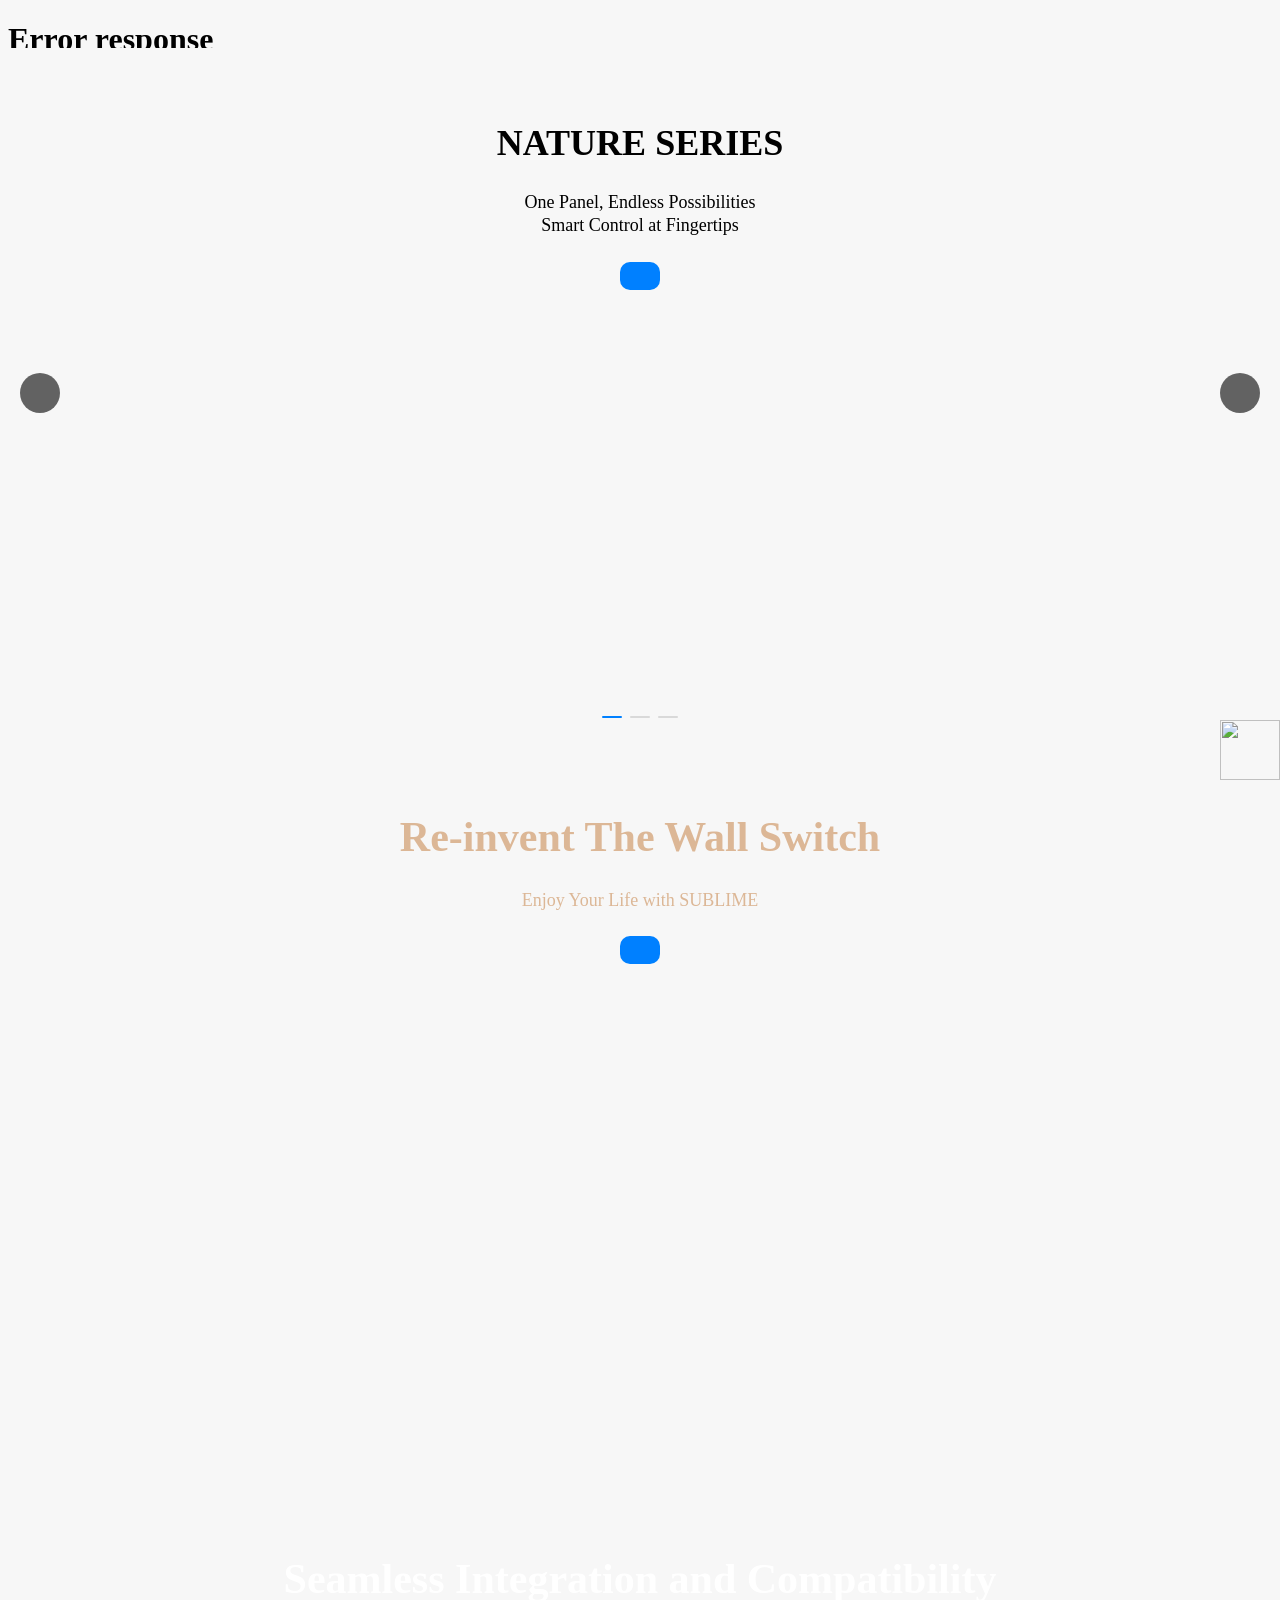
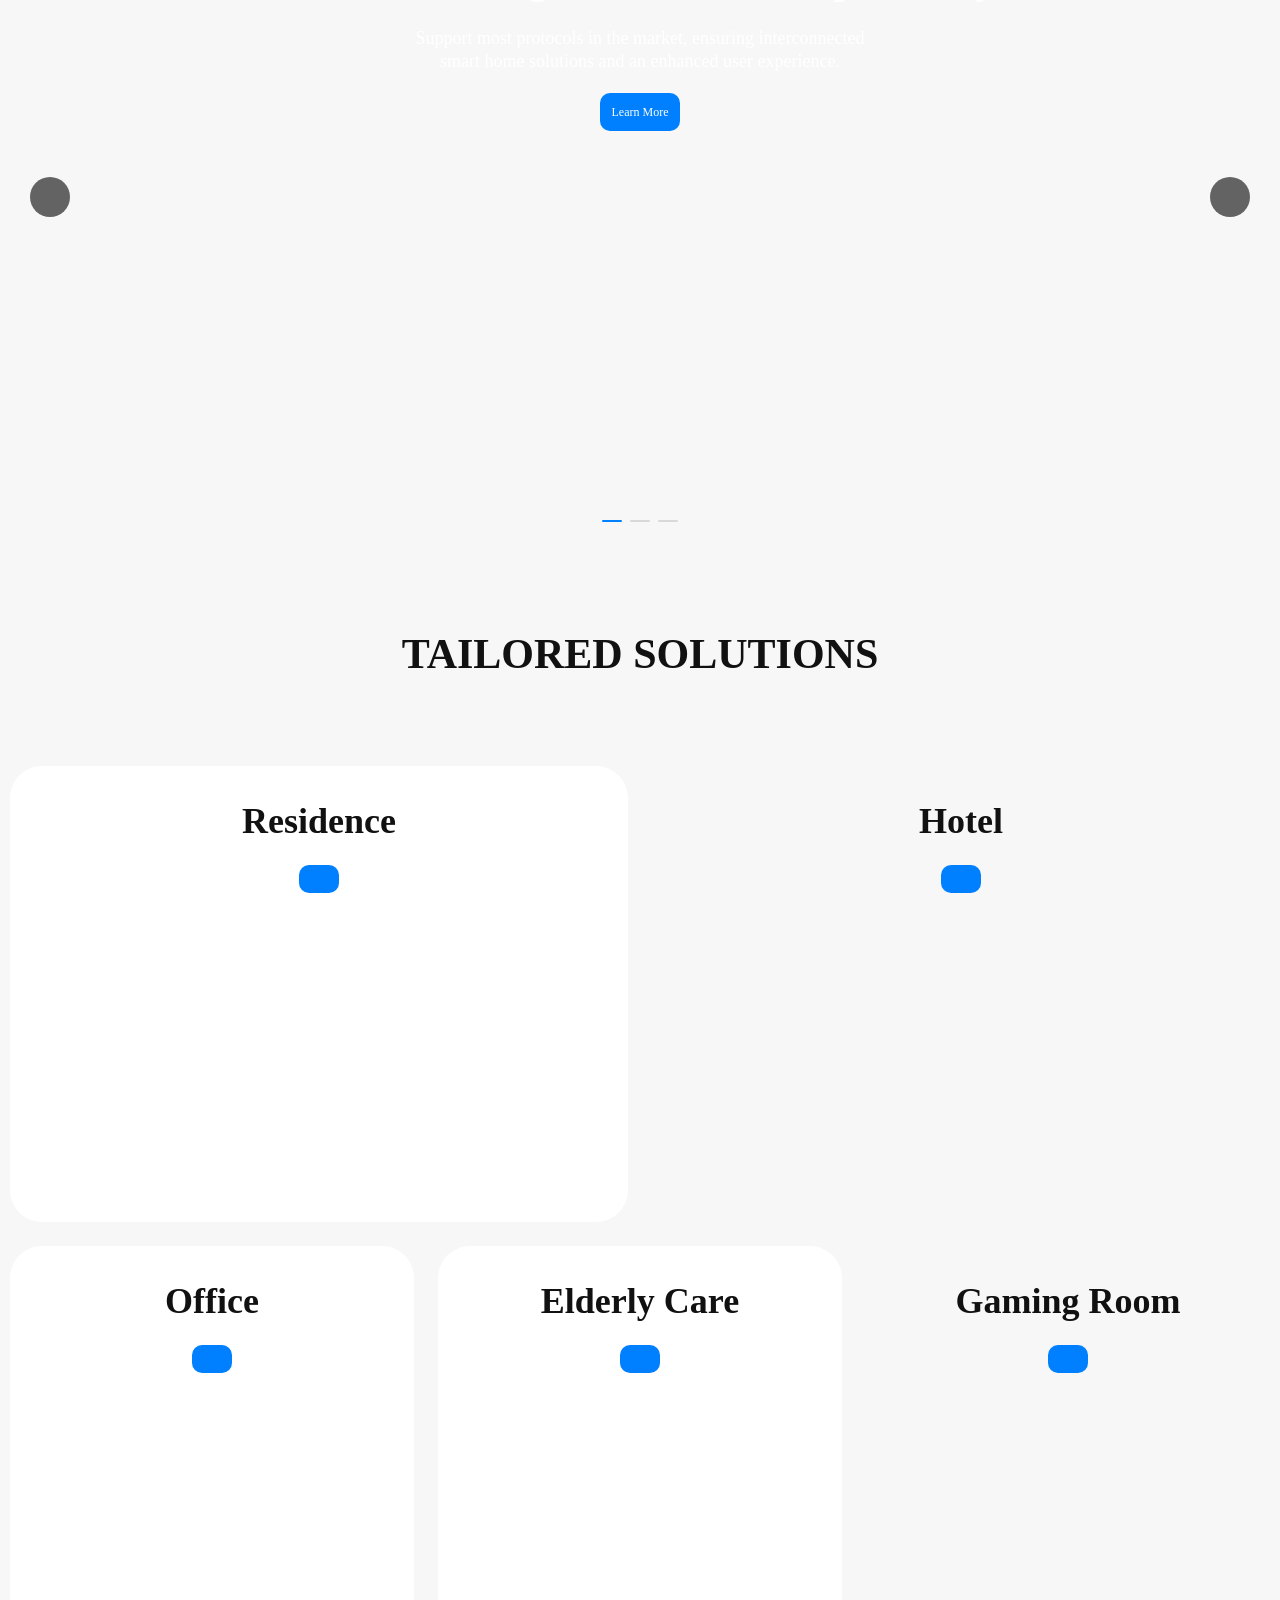
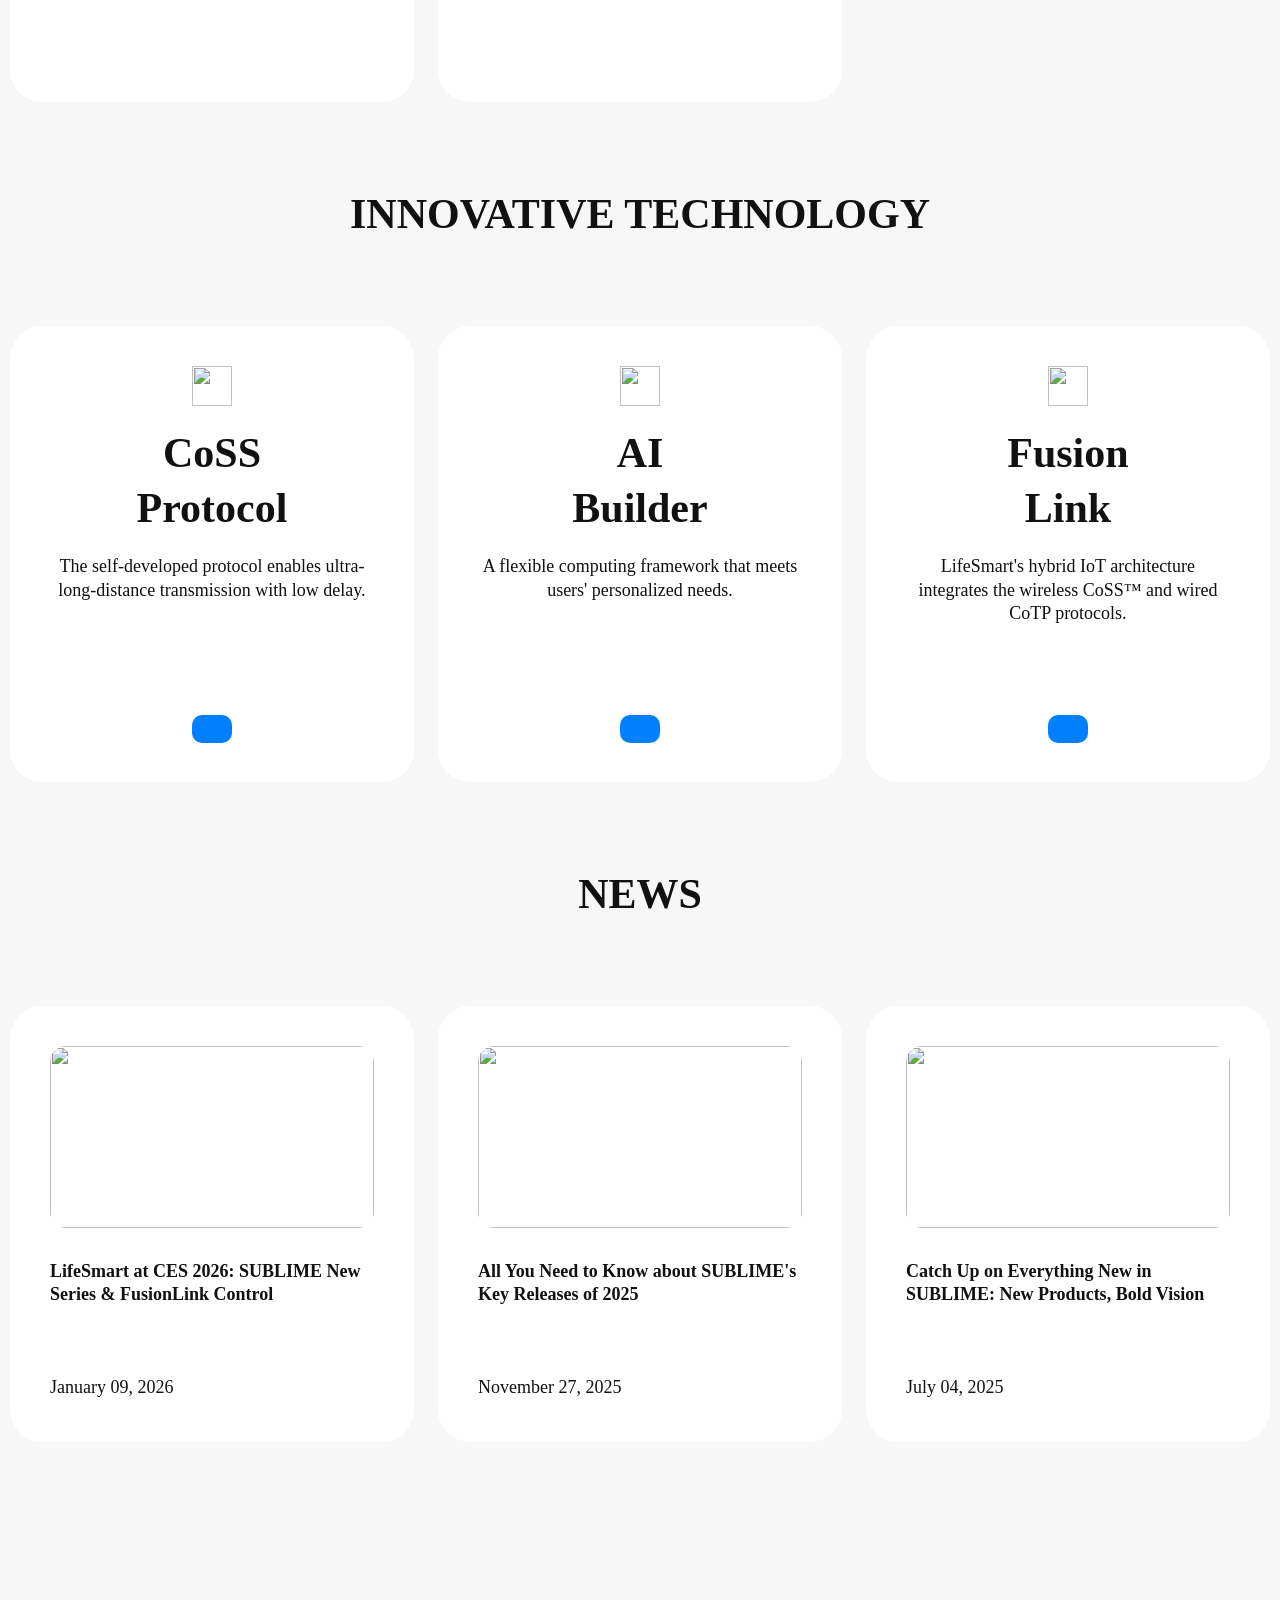
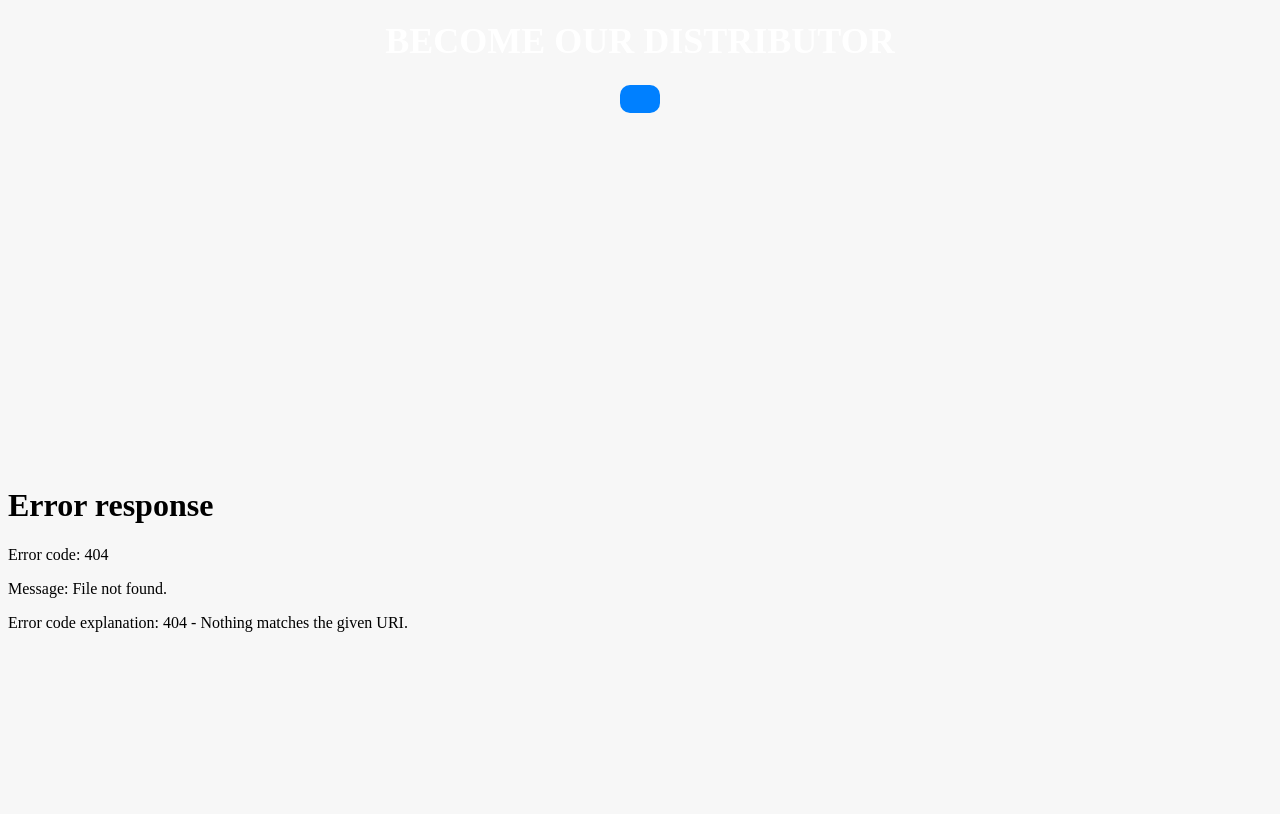
==== commit 106c2b97: "Add files via upload" ====
--- a/index.html
+++ b/index.html
@@ -1,6 +1,8 @@
 <!DOCTYPE html>
             <html lang="en">
-            
+            
+<!-- Mirrored from iot.ilifesmart.com/ by HTTrack Website Copier/3.x [XR&CO'2014], Wed, 15 Apr 2026 01:06:37 GMT -->
+<!-- Added by HTTrack --><meta http-equiv="content-type" content="text/html;charset=utf-8" /><!-- /Added by HTTrack -->
 <head>
                 <meta charset="UTF-8">
                 <meta name="viewport" content="width=device-width, initial-scale=1.0, minimum-scale=1.0, maximum-scale=1.0, user-scalable=no">
@@ -27,6 +29,13 @@
     window.uetq = window.uetq || [];
     window.uetq.push('consent', 'default', { 'ad_storage': 'denied' });
 </script>
+
+<script id="cookieyes" type="text/javascript"
+    src="../cdn-cookieyes.com/client_data/076a5261762ead0ae6d640bb/script.js"></script>
+
+<script>(function (w, d, s, l, i) { w[l] = w[l] || []; w[l].push({ 'gtm.start': new Date().getTime(), event: 'gtm.js' }); var f = d.getElementsByTagName(s)[0], j = d.createElement(s), dl = l != 'dataLayer' ? '&l=' + l : ''; j.async = true; j.src = '../www.googletagmanager.com/gtm5445.html?id=' + i + dl; f.parentNode.insertBefore(j, f); })(window, document, 'script', 'dataLayer', 'GTM-TPR34VN');</script>
+
+<script>(function (w, d, t, r, u) { var f, n, i; w[u] = w[u] || [], f = function () { var o = { ti: "343232826", enableAutoSpaTracking: true }; o.q = w[u], w[u] = new UET(o), w[u].push("pageLoad") }, n = d.createElement(t), n.src = r, n.async = 1, n.onload = n.onreadystatechange = function () { var s = this.readyState; s && s !== "loaded" && s !== "complete" || (f(), n.onload = n.onreadystatechange = null) }, i = d.getElementsByTagName(t)[0], i.parentNode.insertBefore(n, i) })(window, document, "script", "../bat.bing.com/bat.js", "uetq");</script>
 
 <script async src="https://www.googletagmanager.com/gtag/js?id=G-4411P1J138"></script>
 <script>
@@ -170,7 +179,7 @@
         }
 
         function analyzeRef() {
-            const url = new URL(window.location.href);
+            const url = new URL(index.html);
             const h = url.hostname.toLowerCase(), p = url.pathname, ch = window.location.hostname.toLowerCase();
             if (getRootDomain(h) === getRootDomain(ch)) return { category: CAT.DIRECT, source: "direct", medium: "none" };
             const fp = h + p;
@@ -203,7 +212,7 @@
                 src = norm(utmSrc) || "unknown";
                 const isSoc = utmMed === "social" || SOCIAL_DOMAINS.some((s) => {
                     if (s === "x") return utmSrc === "x" || utmSrc === "x.com";
-                    if (s === "line") return utmSrc === "line" || utmSrc === "line.me";
+                    if (s === "line") return utmSrc === "line" || utmSrc === "index.html";
                     return utmSrc.includes(s);
                 });
                 cat = isSoc ? CAT.SOCIAL : CAT.DIRECT;
@@ -233,7 +242,7 @@
                     #header-iframe {
                         height: 48px;
                     }   
-                    body {background-color: #F7F7F7; color: #111111} 
+                    body {background-color: #F7F7F7; color: #111111} 
  a {color: #111111} 
                                 .sty-24-0 {
                                     
@@ -1183,7 +1192,7 @@
                                     <h2 class='title mobileshow'>Full Compatibility</h2>
                                     <div class='sub-title pcshow'>Support most protocols in the market, ensuring interconnected <br>smart home solutions and an enhanced user experience.</div>
                                     <div class='sub-title mobileshow'>Supports most protocols for seamless smart integration.</div>
-                                    <a  class="cmm-button  blue_text" href='software/Software/index.html' >Learn More</a>
+                                    <a  class="cmm-button  blue_text" href='software/Software/index.html'" >Learn More</a>
                                     
                                     <div class="block-carousel-bl-flex ">
                                         
@@ -1196,7 +1205,7 @@
                                     
                                     <div class='sub-title pcshow'>Professional B2B platforms offering one-screen energy efficiency monitoring <br>and one-click solution design.</div>
                                     <div class='sub-title mobileshow'>B2B solutions with energy monitoring and one-click setup.</div>
-                                    <a  class="cmm-button  blue_text" href='cooperation/become-a-partner/index.html' >Learn More</a>
+                                    <a  class="cmm-button  blue_text" href='cooperation/become-a-partner/index.html'" >Learn More</a>
                                     
                                     <div class="block-carousel-bl-flex ">
                                         
@@ -1209,7 +1218,7 @@
                                     <h2 class='title mobileshow'>Comprehensive Ecosystem</h2>
                                     <div class='sub-title pcshow'>With a full range of hardware and software products, we offer a comprehensive smart home ecosystem that covers all scenarios. Full hardware and software products, covering all scenarios.</div>
                                     <div class='sub-title mobileshow'>Full hardware & software for all scenarios.</div>
-                                    <a  class="cmm-button  blue_text" href='product/all_products/index.html' >Learn More</a>
+                                    <a  class="cmm-button  blue_text" href='product/all_products/index.html'" >Learn More</a>
                                     
                                     <div class="block-carousel-bl-flex ">
                                         
@@ -1366,71 +1375,71 @@
                                 
                                 
                                 
-                                <a  class="cmm-button  blue" href='solutions/smart-residence/index.html' ></a>
+                                <a  class="cmm-button  blue" href='solutions/smart-residence/index.html'" ></a>
                                 
                             </div><div class="block-item block-item-2 block-item-6-idx-1 block-item-6-idx-1-bg hover">
                                 <h2 class="title  ">Hotel</h2>
                                 
                                 
                                 
-                                <a  class="cmm-button  blue" href='solutions/smart-hotel/index.html' ></a>
+                                <a  class="cmm-button  blue" href='solutions/smart-hotel/index.html'" ></a>
                                 
                             </div></div></div><div class="sty-2-7""><div class="block-bl"><div class="block-item block-item-3 block-item-7-idx-0 block-item-7-idx-0-bg hover">
                                 <h2 class="title  ">Office</h2>
                                 
                                 
                                 
-                                <a  class="cmm-button  blue" href='solutions/smart-office/index.html' ></a>
+                                <a  class="cmm-button  blue" href='solutions/smart-office/index.html'" ></a>
                                 
                             </div><div class="block-item block-item-3 block-item-7-idx-1 block-item-7-idx-1-bg hover">
                                 <h2 class="title  ">Elderly Care</h2>
                                 
                                 
                                 
-                                <a  class="cmm-button  blue" href='solutions/smart-elderly-care/index.html' ></a>
+                                <a  class="cmm-button  blue" href='solutions/smart-elderly-care/index.html'" ></a>
                                 
                             </div><div class="block-item block-item-3 block-item-7-idx-2 block-item-7-idx-2-bg hover">
                                 <h2 class="title  ">Gaming Room</h2>
                                 
                                 
                                 
-                                <a  class="cmm-button  blue" href='solutions/smart-gaming-room/index.html' ></a>
+                                <a  class="cmm-button  blue" href='solutions/smart-gaming-room/index.html'" ></a>
                                 
                             </div></div></div><div class="sty-4-9 block-txt ">
                         <div class='desc '>INNOVATIVE TECHNOLOGY</div>
                         
                     </div><div class="sty-23-10""><div class="block-os1"><div class="block-item block-item-3 block-item-10-idx-0 block-item-10-idx-0-bg hover">
                                 <div class="block-os1-flex">
-                                    <img class="block-os1-img " src="resource/instance/Frame1597881188_1752733907_8079CB.webp" />
+                                    <img class="block-os1-img " src=resource/instance/Frame1597881188_1752733907_8079CB.webp />
                                     
                                 </div>
                                 <h2 class="title pcshow ">CoSS <br>Protocol</h2>
                                 <h2 class='title mobileshow'>CoSS Protocol</h2>
                                 <div class="sub-title ">The self-developed protocol enables ultra-long-distance transmission with low delay.</div>
                                 
-                                <a  class="cmm-button  blue" href='about_us/innovation/index.html#21-1' ></a>
+                                <a  class="cmm-button  blue" href='about_us/innovation/index.html#21-1'" ></a>
                                 
                             </div><div class="block-item block-item-3 block-item-10-idx-1 block-item-10-idx-1-bg hover">
                                 <div class="block-os1-flex">
-                                    <img class="block-os1-img " src="resource/instance/Frame1597881189_1752733913_0204B8.webp" />
+                                    <img class="block-os1-img " src=resource/instance/Frame1597881189_1752733913_0204B8.webp />
                                     
                                 </div>
                                 <h2 class="title pcshow ">AI<br>Builder</h2>
                                 <h2 class='title mobileshow'>AI Builder</h2>
                                 <div class="sub-title ">A flexible computing framework that meets users' personalized needs.</div>
                                 
-                                <a  class="cmm-button  blue" href='about_us/innovation/index.html#21-9' ></a>
+                                <a  class="cmm-button  blue" href='about_us/innovation/index.html#21-9'" ></a>
                                 
                             </div><div class="block-item block-item-3 block-item-10-idx-2 block-item-10-idx-2-bg hover">
                                 <div class="block-os1-flex">
-                                    <img class="block-os1-img " src="resource/instance/Frame1597881190_1752733919_000A04.webp" />
+                                    <img class="block-os1-img " src=resource/instance/Frame1597881190_1752733919_000A04.webp />
                                     
                                 </div>
                                 <h2 class="title pcshow ">Fusion <br>Link<br></h2>
                                 <h2 class='title mobileshow'>Fusion Link</h2>
                                 <div class="sub-title ">LifeSmart's hybrid IoT architecture integrates the wireless CoSS™ and wired CoTP protocols.</div>
                                 
-                                <a  class="cmm-button  blue" href='about_us/innovation/index.html#21-5' ></a>
+                                <a  class="cmm-button  blue" href='about_us/innovation/index.html#21-5'" ></a>
                                 
                             </div></div></div><div class="sty-4-11 block-txt ">
                         <div class='desc '>NEWS</div>
@@ -1440,7 +1449,7 @@
                                 
                                 
                                 
-                                <a  class="cmm-button  blue" href='cooperation/become-a-partner/index.html' ></a>
+                                <a  class="cmm-button  blue" href='cooperation/become-a-partner/index.html'" ></a>
                                 
                             </div></div></div><div class="sty-28-100 oversea-form" id="oversea-form-modal">
                         <div class="oversea-form-wrapper">
@@ -1912,5 +1921,6 @@
                     });  
                 </script>
             </body>
-        
+        
+<!-- Mirrored from iot.ilifesmart.com/ by HTTrack Website Copier/3.x [XR&CO'2014], Wed, 15 Apr 2026 01:06:50 GMT -->
 </html>
